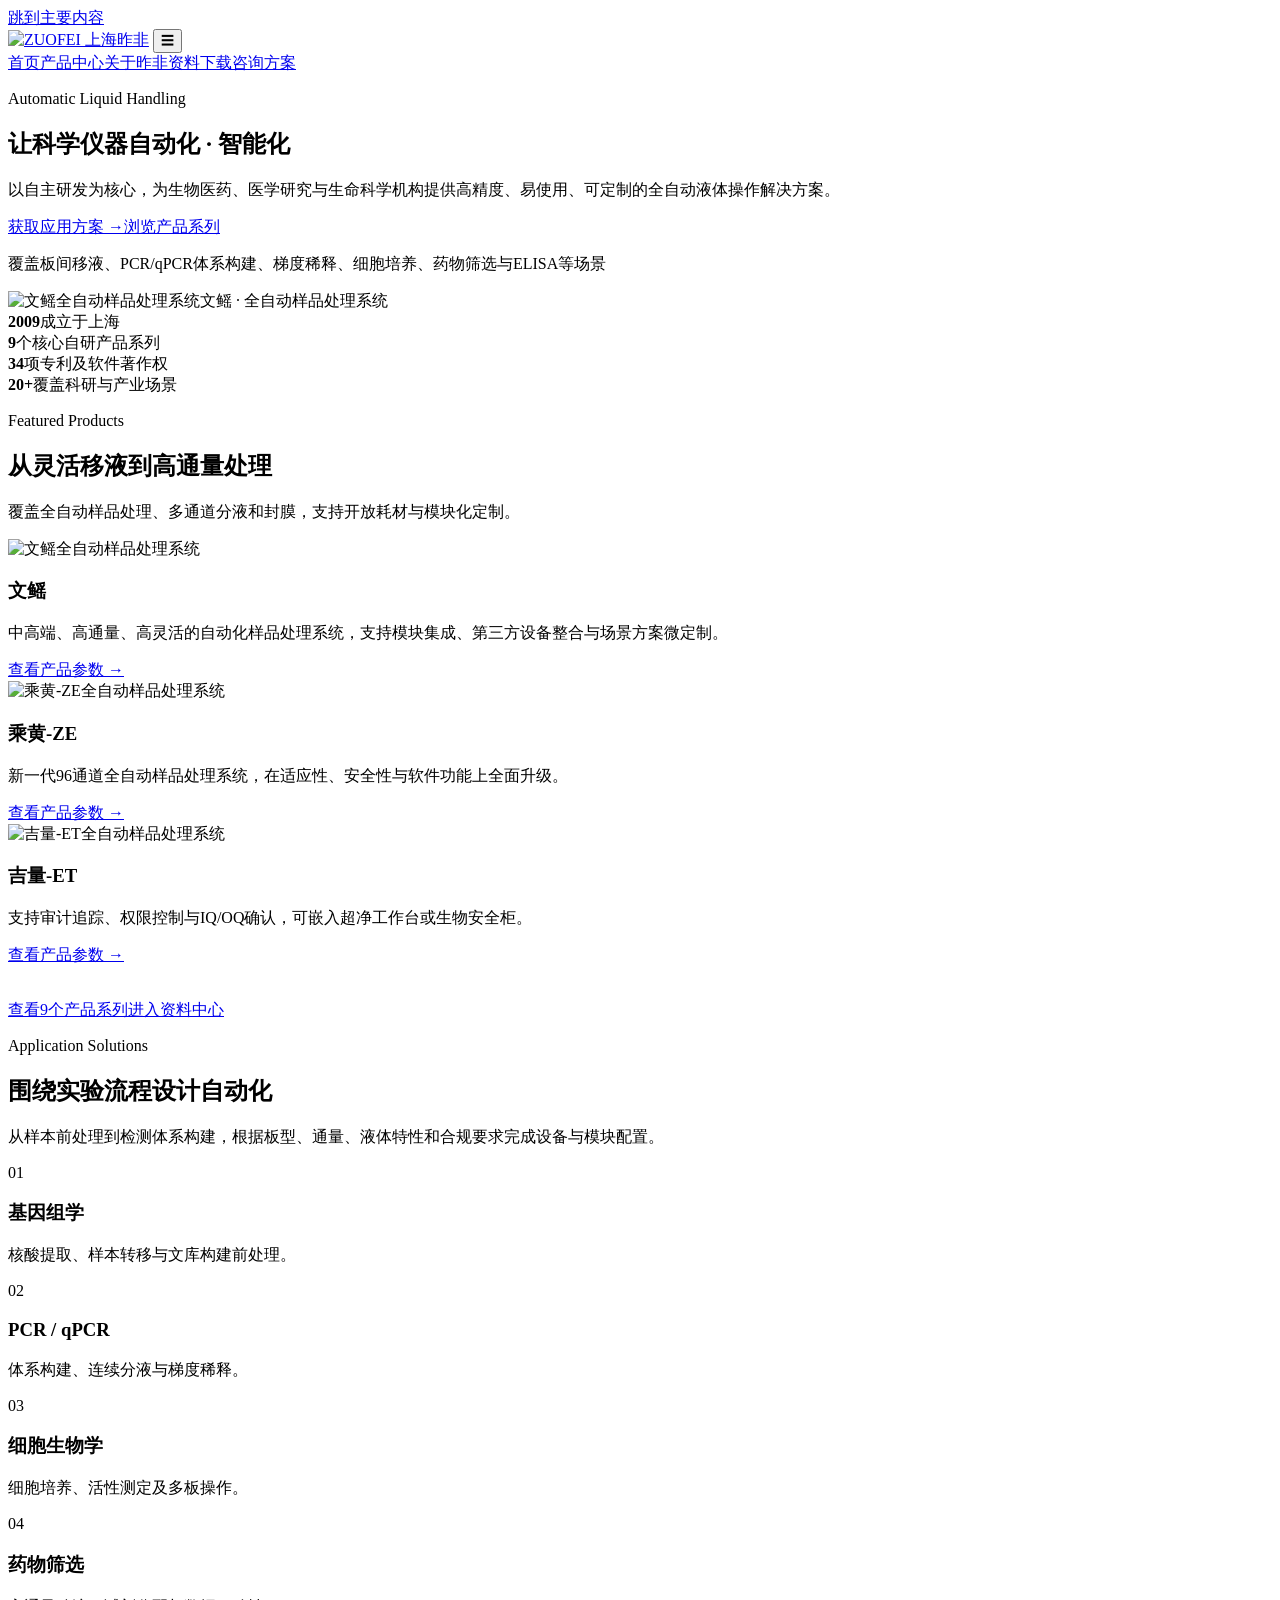
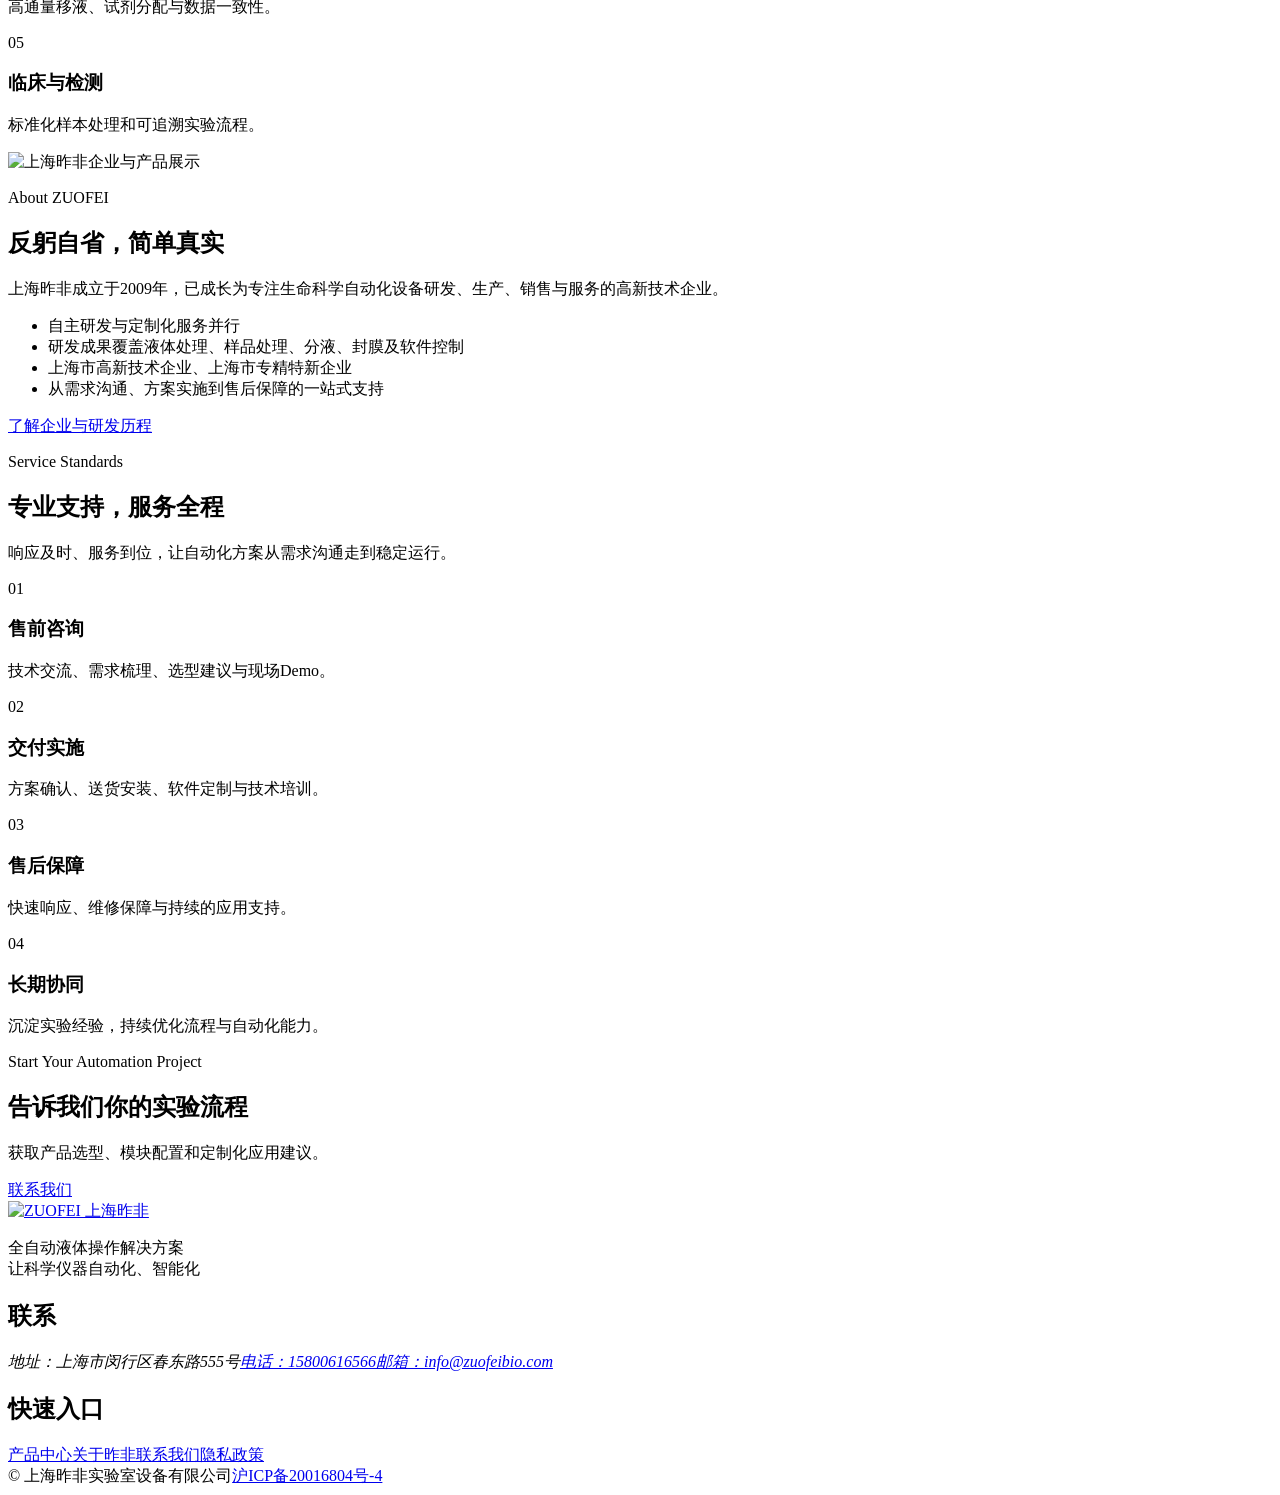
==== index.html @ d5e39d26 "Publish website preview" ====
<!DOCTYPE html>
<html lang="zh-CN">
<head>
  <meta charset="UTF-8">
  <meta name="viewport" content="width=device-width, initial-scale=1">
  <title>全自动液体操作解决方案｜实验室自动化设备｜上海昨非</title>
  <meta name="description" content="上海昨非专注全自动液体操作解决方案，提供全自动样品处理、移液、分液、封膜设备及定制化自动化服务，覆盖PCR/qPCR、组学、细胞培养、药物筛选等场景。">
  <link rel="canonical" href="https://www.zuofeibio.com/">
  <meta property="og:type" content="website">
  <meta property="og:title" content="上海昨非｜全自动液体操作解决方案">
  <meta property="og:description" content="让科学仪器自动化、智能化，为生命科学研究提供可定制的液体操作解决方案。">
  <meta property="og:url" content="https://www.zuofeibio.com/">
  <meta property="og:image" content="https://www.zuofeibio.com/media/products/wenyao-hero.png">
  <meta name="theme-color" content="#073f49">
  <link rel="icon" href="/zuofeibio-preview/favicon.ico">
  <link rel="stylesheet" href="/zuofeibio-preview/assets/site.css?v=20260806-2">
  <script type="application/ld+json">
  {"@context":"https://schema.org","@type":"Organization","name":"上海昨非实验室设备有限公司","alternateName":"ZUOFEI","url":"https://www.zuofeibio.com/","telephone":"+86-15800616566","email":"info@zuofeibio.com","foundingDate":"2009","address":{"@type":"PostalAddress","streetAddress":"春东路555号","addressLocality":"闵行区","addressRegion":"上海市","addressCountry":"CN"}}
  </script>
</head>
<body>
  <a class="skip-link" href="#main">跳到主要内容</a>
  <header class="site-header">
    <div class="container nav-shell">
      <a class="brand" href="/zuofeibio-preview/" aria-label="上海昨非首页"><img class="brand-logo" src="/zuofeibio-preview/media/brand/logo.png" alt="ZUOFEI 上海昨非" width="709" height="115"></a>
      <button class="nav-toggle" type="button" aria-expanded="false" aria-controls="main-nav" aria-label="打开导航">☰</button>
      <nav class="site-nav" id="main-nav" aria-label="主导航">
        <a href="/zuofeibio-preview/" aria-current="page">首页</a><a href="/zuofeibio-preview/products/">产品中心</a><a href="/zuofeibio-preview/about/">关于昨非</a><a href="/zuofeibio-preview/downloads/">资料下载</a><a class="nav-cta" href="/zuofeibio-preview/contact/">咨询方案</a>
      </nav>
    </div>
  </header>

  <main id="main">
    <section class="hero">
      <div class="container hero-grid">
        <div class="hero-copy" data-reveal>
          <p class="eyebrow">Automatic Liquid Handling</p>
          <h1>让科学仪器<span>自动化 · 智能化</span></h1>
          <p class="lead">以自主研发为核心，为生物医药、医学研究与生命科学机构提供高精度、易使用、可定制的全自动液体操作解决方案。</p>
          <div class="button-row"><a class="button button--light" href="/zuofeibio-preview/contact/">获取应用方案 <span aria-hidden="true">→</span></a><a class="button button--ghost" href="/zuofeibio-preview/products/">浏览产品系列</a></div>
          <p class="hero-note">覆盖板间移液、PCR/qPCR体系构建、梯度稀释、细胞培养、药物筛选与ELISA等场景</p>
        </div>
        <div class="hero-visual" data-reveal><img src="/zuofeibio-preview/media/products/wenyao-hero.png" alt="文鳐全自动样品处理系统" width="396" height="300" fetchpriority="high"><span class="floating-badge">文鳐 · 全自动样品处理系统</span></div>
      </div>
    </section>

    <div class="stats" aria-label="企业数据">
      <div class="container stats-grid">
        <div class="stat"><strong>2009</strong><span>成立于上海</span></div>
        <div class="stat"><strong>9</strong><span>个核心自研产品系列</span></div>
        <div class="stat"><strong>34</strong><span>项专利及软件著作权</span></div>
        <div class="stat"><strong>20+</strong><span>覆盖科研与产业场景</span></div>
      </div>
    </div>

    <section class="section section--white" aria-labelledby="featured-title">
      <div class="container">
        <div class="section-heading" data-reveal><div><p class="eyebrow">Featured Products</p><h2 id="featured-title">从灵活移液到高通量处理</h2></div><p class="lead">覆盖全自动样品处理、多通道分液和封膜，支持开放耗材与模块化定制。</p></div>
        <div class="card-grid">
          <article class="product-card" data-reveal><div class="product-card-media"><img src="/zuofeibio-preview/media/products/wenyao.webp" alt="文鳐全自动样品处理系统" loading="lazy"></div><div class="product-card-body"><h3>文鳐</h3><p>中高端、高通量、高灵活的自动化样品处理系统，支持模块集成、第三方设备整合与场景方案微定制。</p><a class="text-link" href="/zuofeibio-preview/products/#wenyao">查看产品参数 →</a></div></article>
          <article class="product-card" data-reveal><div class="product-card-media"><img src="/zuofeibio-preview/media/products/chenghuang-ze.webp" alt="乘黄-ZE全自动样品处理系统" loading="lazy"></div><div class="product-card-body"><h3>乘黄-ZE</h3><p>新一代96通道全自动样品处理系统，在适应性、安全性与软件功能上全面升级。</p><a class="text-link" href="/zuofeibio-preview/products/#chenghuang-ze">查看产品参数 →</a></div></article>
          <article class="product-card" data-reveal><div class="product-card-media"><img src="/zuofeibio-preview/media/products/jiliang-zt.webp" alt="吉量-ET全自动样品处理系统" loading="lazy"></div><div class="product-card-body"><h3>吉量-ET</h3><p>支持审计追踪、权限控制与IQ/OQ确认，可嵌入超净工作台或生物安全柜。</p><a class="text-link" href="/zuofeibio-preview/products/#jiliang-et">查看产品参数 →</a></div></article>
        </div>
        <div class="button-row" style="margin-top:34px"><a class="button button--outline" href="/zuofeibio-preview/products/">查看9个产品系列</a><a class="button" href="/zuofeibio-preview/downloads/">进入资料中心</a></div>
      </div>
    </section>

    <section class="section section--ink" aria-labelledby="solutions-title">
      <div class="container">
        <div class="section-heading" data-reveal><div><p class="eyebrow">Application Solutions</p><h2 id="solutions-title">围绕实验流程设计自动化</h2></div><p>从样本前处理到检测体系构建，根据板型、通量、液体特性和合规要求完成设备与模块配置。</p></div>
        <div class="solution-grid">
          <article class="solution" data-reveal><span class="solution-index">01</span><h3>基因组学</h3><p>核酸提取、样本转移与文库构建前处理。</p></article>
          <article class="solution" data-reveal><span class="solution-index">02</span><h3>PCR / qPCR</h3><p>体系构建、连续分液与梯度稀释。</p></article>
          <article class="solution" data-reveal><span class="solution-index">03</span><h3>细胞生物学</h3><p>细胞培养、活性测定及多板操作。</p></article>
          <article class="solution" data-reveal><span class="solution-index">04</span><h3>药物筛选</h3><p>高通量移液、试剂分配与数据一致性。</p></article>
          <article class="solution" data-reveal><span class="solution-index">05</span><h3>临床与检测</h3><p>标准化样本处理和可追溯实验流程。</p></article>
        </div>
      </div>
    </section>

    <section class="section" aria-labelledby="about-title">
      <div class="container split">
        <div class="image-panel" data-reveal><img src="/zuofeibio-preview/media/brand/company.webp" alt="上海昨非企业与产品展示" loading="lazy"></div>
        <div class="content-stack" data-reveal><p class="eyebrow">About ZUOFEI</p><h2 id="about-title">反躬自省，简单真实</h2><p class="lead">上海昨非成立于2009年，已成长为专注生命科学自动化设备研发、生产、销售与服务的高新技术企业。</p><ul class="check-list"><li>自主研发与定制化服务并行</li><li>研发成果覆盖液体处理、样品处理、分液、封膜及软件控制</li><li>上海市高新技术企业、上海市专精特新企业</li><li>从需求沟通、方案实施到售后保障的一站式支持</li></ul><div class="button-row"><a class="button" href="/zuofeibio-preview/about/">了解企业与研发历程</a></div></div>
      </div>
    </section>

    <section class="section section--white" aria-labelledby="service-title">
      <div class="container"><div class="section-heading" data-reveal><div><p class="eyebrow">Service Standards</p><h2 id="service-title">专业支持，服务全程</h2></div><p class="lead">响应及时、服务到位，让自动化方案从需求沟通走到稳定运行。</p></div>
        <div class="steps"><article class="step" data-reveal><span class="step-number">01</span><h3>售前咨询</h3><p>技术交流、需求梳理、选型建议与现场Demo。</p></article><article class="step" data-reveal><span class="step-number">02</span><h3>交付实施</h3><p>方案确认、送货安装、软件定制与技术培训。</p></article><article class="step" data-reveal><span class="step-number">03</span><h3>售后保障</h3><p>快速响应、维修保障与持续的应用支持。</p></article><article class="step" data-reveal><span class="step-number">04</span><h3>长期协同</h3><p>沉淀实验经验，持续优化流程与自动化能力。</p></article></div>
      </div>
    </section>

    <section class="cta"><div class="container cta-box"><div><p class="eyebrow">Start Your Automation Project</p><h2>告诉我们你的实验流程</h2><p>获取产品选型、模块配置和定制化应用建议。</p></div><div class="button-row"><a class="button button--light" href="/zuofeibio-preview/contact/">联系我们</a></div></div></section>
  </main>

  <footer class="site-footer" id="site-footer"><div class="container"><div class="footer-grid"><div><a class="brand brand--footer" href="/zuofeibio-preview/"><img class="brand-logo" src="/zuofeibio-preview/media/brand/logo.png" alt="ZUOFEI 上海昨非" width="709" height="115"></a><p>全自动液体操作解决方案<br>让科学仪器自动化、智能化</p></div><div class="footer-contact"><div><h2>联系</h2><address><span>地址：上海市闵行区春东路555号</span><a href="tel:15800616566">电话：15800616566</a><a href="mailto:info@zuofeibio.com">邮箱：info@zuofeibio.com</a></address></div></div><div class="footer-links"><h2>快速入口</h2><a href="/zuofeibio-preview/products/">产品中心</a><a href="/zuofeibio-preview/about/">关于昨非</a><a href="/zuofeibio-preview/contact/">联系我们</a><a href="/zuofeibio-preview/privacy/">隐私政策</a></div></div><div class="footer-bottom"><span>© <span data-year></span> 上海昨非实验室设备有限公司</span><a href="https://beian.miit.gov.cn/" rel="noopener">沪ICP备20016804号-4</a></div></div></footer>
  <script src="/zuofeibio-preview/assets/site.js?v=20260806-2" defer></script>
</body>
</html>
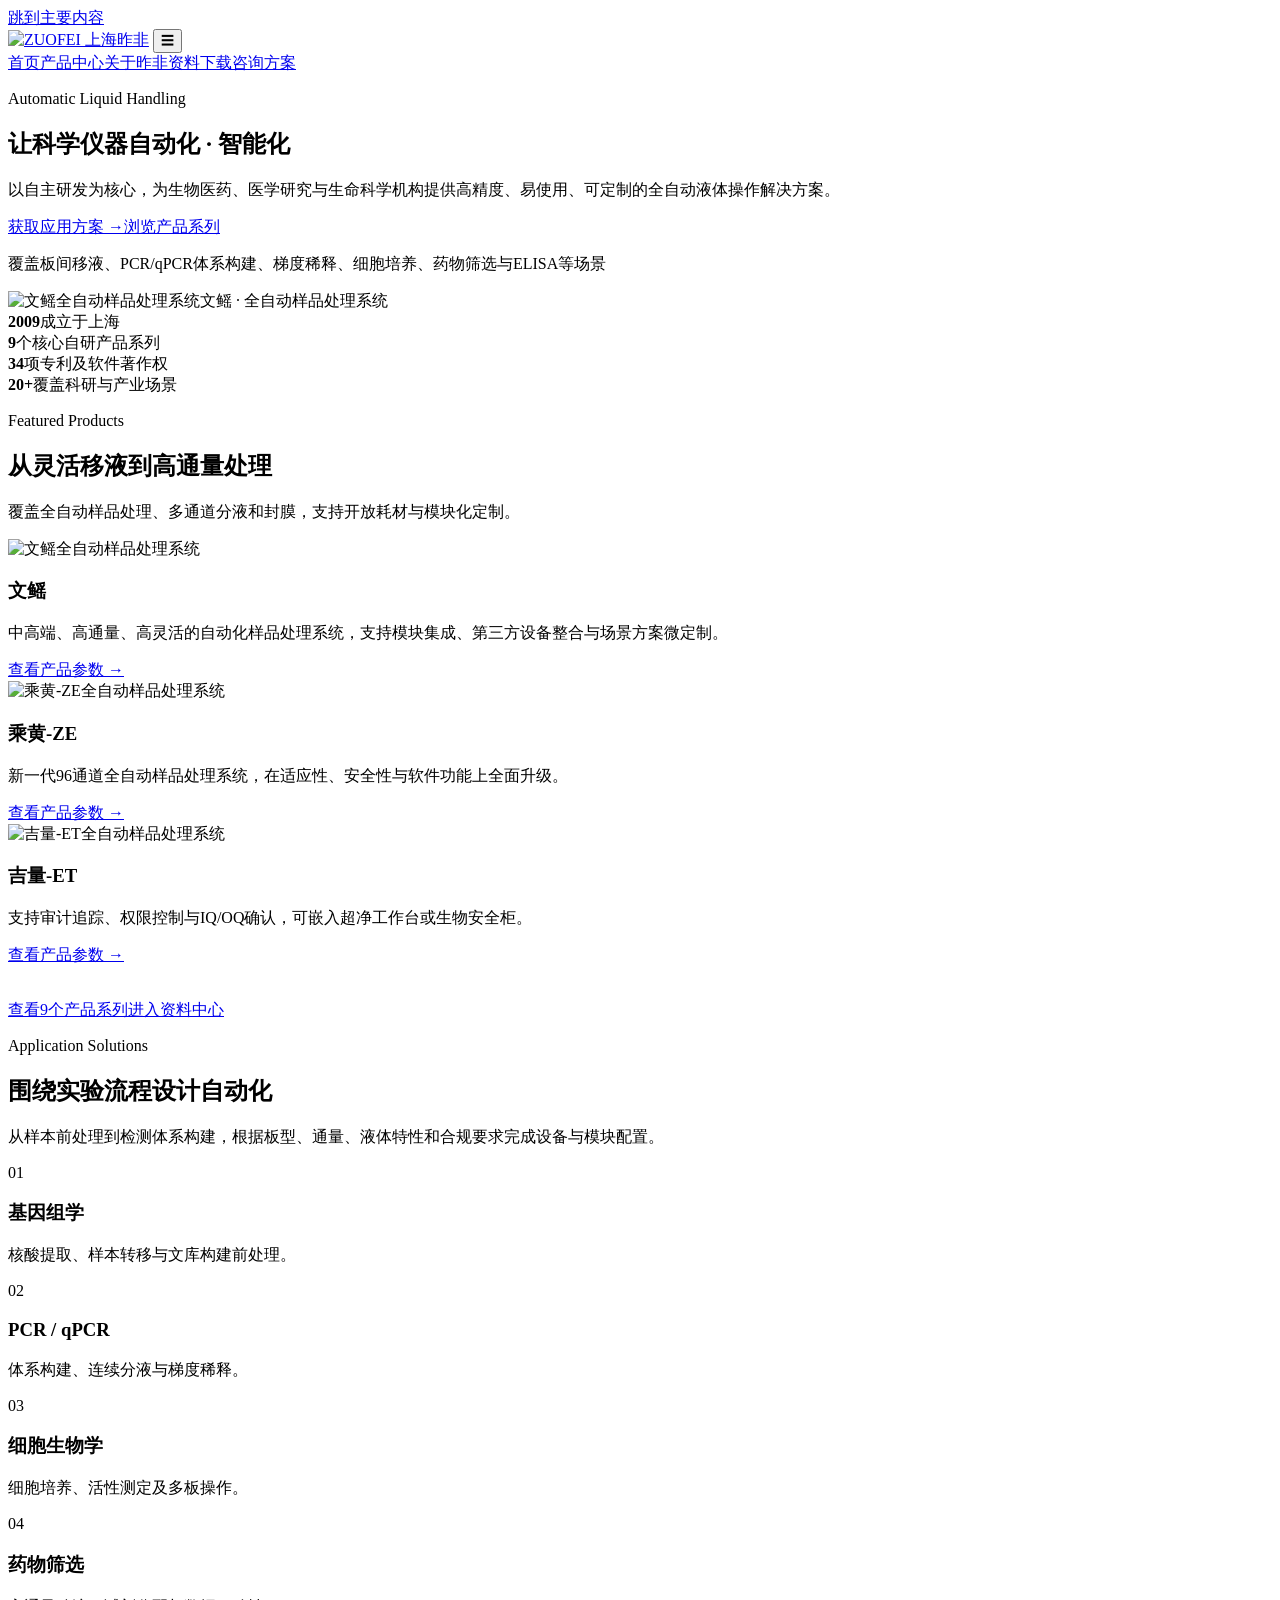
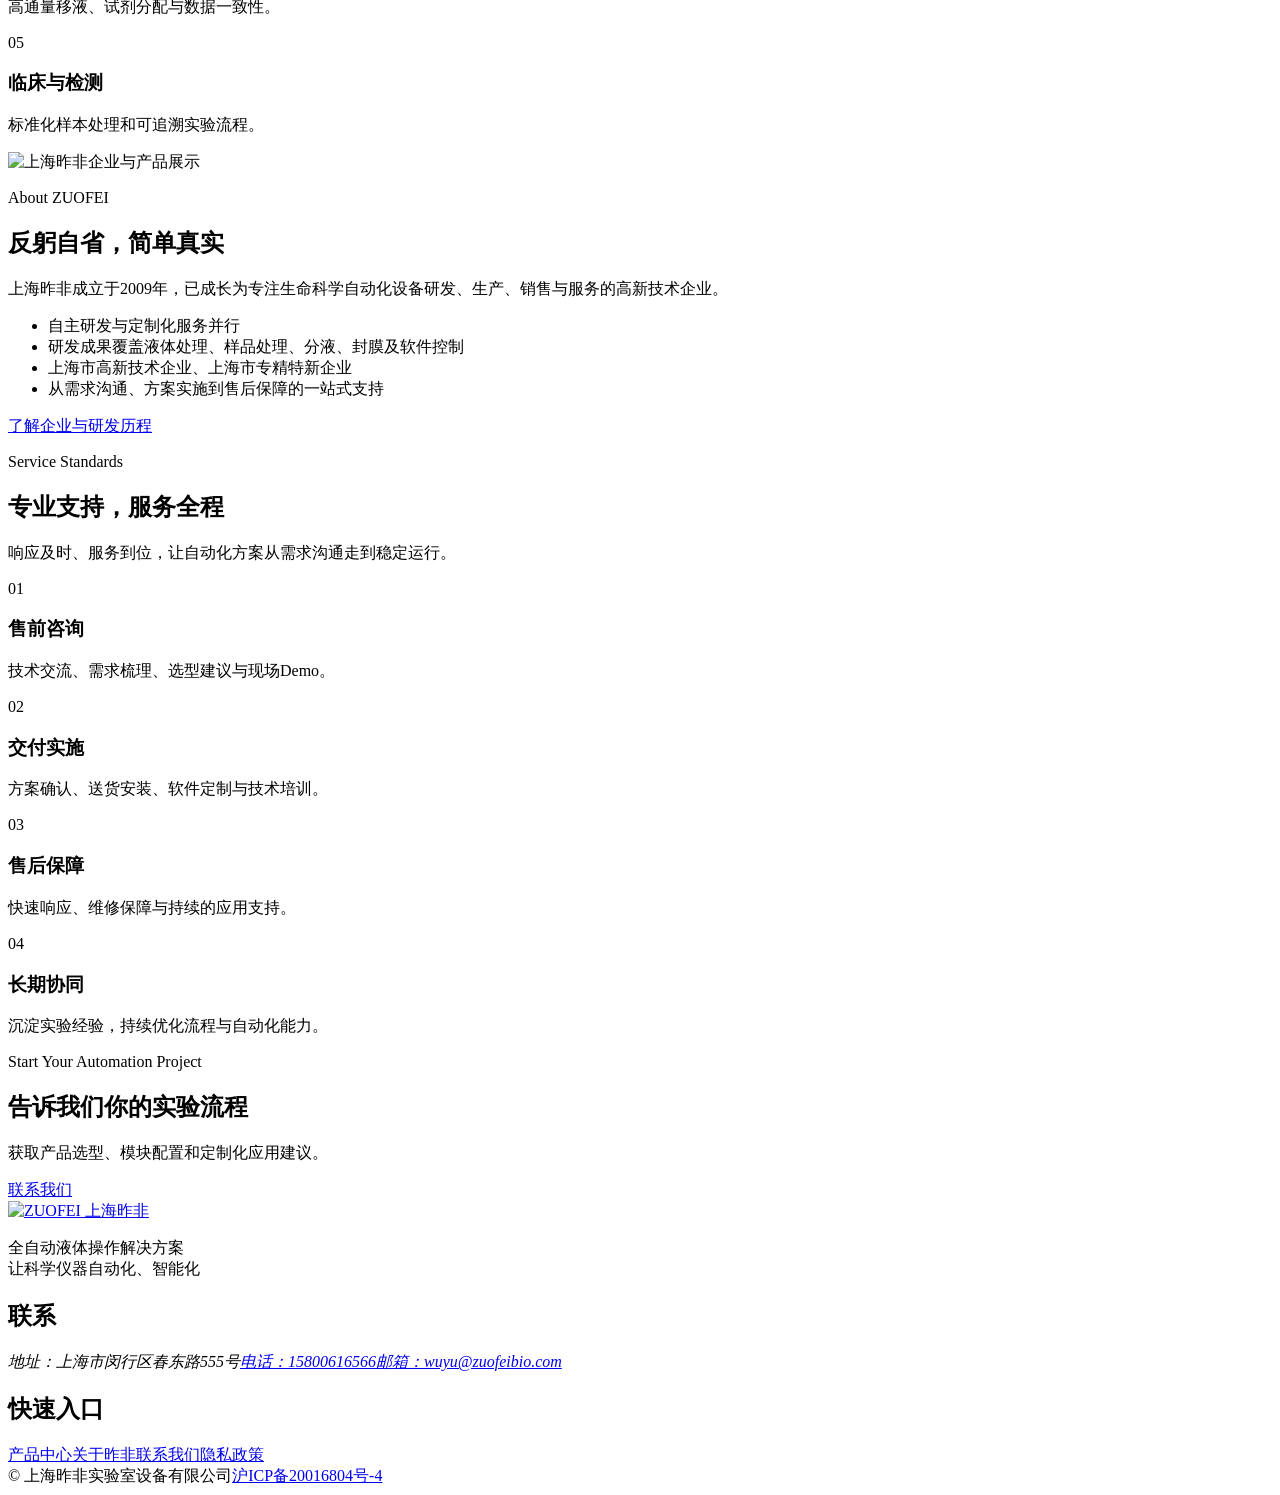
==== commit 11cf86f0: "Update Wenyao resource flow and product visuals" ====
--- a/index.html
+++ b/index.html
@@ -13,9 +13,9 @@
   <meta property="og:image" content="https://www.zuofeibio.com/media/products/wenyao-hero.png">
   <meta name="theme-color" content="#073f49">
   <link rel="icon" href="/zuofeibio-preview/favicon.ico">
-  <link rel="stylesheet" href="/zuofeibio-preview/assets/site.css?v=20260806-2">
+  <link rel="stylesheet" href="/zuofeibio-preview/assets/site.css?v=20260825-2">
   <script type="application/ld+json">
-  {"@context":"https://schema.org","@type":"Organization","name":"上海昨非实验室设备有限公司","alternateName":"ZUOFEI","url":"https://www.zuofeibio.com/","telephone":"+86-15800616566","email":"info@zuofeibio.com","foundingDate":"2009","address":{"@type":"PostalAddress","streetAddress":"春东路555号","addressLocality":"闵行区","addressRegion":"上海市","addressCountry":"CN"}}
+  {"@context":"https://schema.org","@type":"Organization","name":"上海昨非实验室设备有限公司","alternateName":"ZUOFEI","url":"https://www.zuofeibio.com/","telephone":"+86-15800616566","email":"wuyu@zuofeibio.com","foundingDate":"2009","address":{"@type":"PostalAddress","streetAddress":"春东路555号","addressLocality":"闵行区","addressRegion":"上海市","addressCountry":"CN"}}
   </script>
 </head>
 <body>
@@ -94,7 +94,7 @@
     <section class="cta"><div class="container cta-box"><div><p class="eyebrow">Start Your Automation Project</p><h2>告诉我们你的实验流程</h2><p>获取产品选型、模块配置和定制化应用建议。</p></div><div class="button-row"><a class="button button--light" href="/zuofeibio-preview/contact/">联系我们</a></div></div></section>
   </main>
 
-  <footer class="site-footer" id="site-footer"><div class="container"><div class="footer-grid"><div><a class="brand brand--footer" href="/zuofeibio-preview/"><img class="brand-logo" src="/zuofeibio-preview/media/brand/logo.png" alt="ZUOFEI 上海昨非" width="709" height="115"></a><p>全自动液体操作解决方案<br>让科学仪器自动化、智能化</p></div><div class="footer-contact"><div><h2>联系</h2><address><span>地址：上海市闵行区春东路555号</span><a href="tel:15800616566">电话：15800616566</a><a href="mailto:info@zuofeibio.com">邮箱：info@zuofeibio.com</a></address></div></div><div class="footer-links"><h2>快速入口</h2><a href="/zuofeibio-preview/products/">产品中心</a><a href="/zuofeibio-preview/about/">关于昨非</a><a href="/zuofeibio-preview/contact/">联系我们</a><a href="/zuofeibio-preview/privacy/">隐私政策</a></div></div><div class="footer-bottom"><span>© <span data-year></span> 上海昨非实验室设备有限公司</span><a href="https://beian.miit.gov.cn/" rel="noopener">沪ICP备20016804号-4</a></div></div></footer>
-  <script src="/zuofeibio-preview/assets/site.js?v=20260806-2" defer></script>
+  <footer class="site-footer" id="site-footer"><div class="container"><div class="footer-grid"><div><a class="brand brand--footer" href="/zuofeibio-preview/"><img class="brand-logo" src="/zuofeibio-preview/media/brand/logo.png" alt="ZUOFEI 上海昨非" width="709" height="115"></a><p>全自动液体操作解决方案<br>让科学仪器自动化、智能化</p></div><div class="footer-contact"><div><h2>联系</h2><address><span>地址：上海市闵行区春东路555号</span><a href="tel:15800616566">电话：15800616566</a><a href="mailto:wuyu@zuofeibio.com">邮箱：wuyu@zuofeibio.com</a></address></div></div><div class="footer-links"><h2>快速入口</h2><a href="/zuofeibio-preview/products/">产品中心</a><a href="/zuofeibio-preview/about/">关于昨非</a><a href="/zuofeibio-preview/contact/">联系我们</a><a href="/zuofeibio-preview/privacy/">隐私政策</a></div></div><div class="footer-bottom"><span>© <span data-year></span> 上海昨非实验室设备有限公司</span><a href="https://beian.miit.gov.cn/" rel="noopener">沪ICP备20016804号-4</a></div></div></footer>
+  <script src="/zuofeibio-preview/assets/site.js?v=20260825-2" defer></script>
 </body>
 </html>
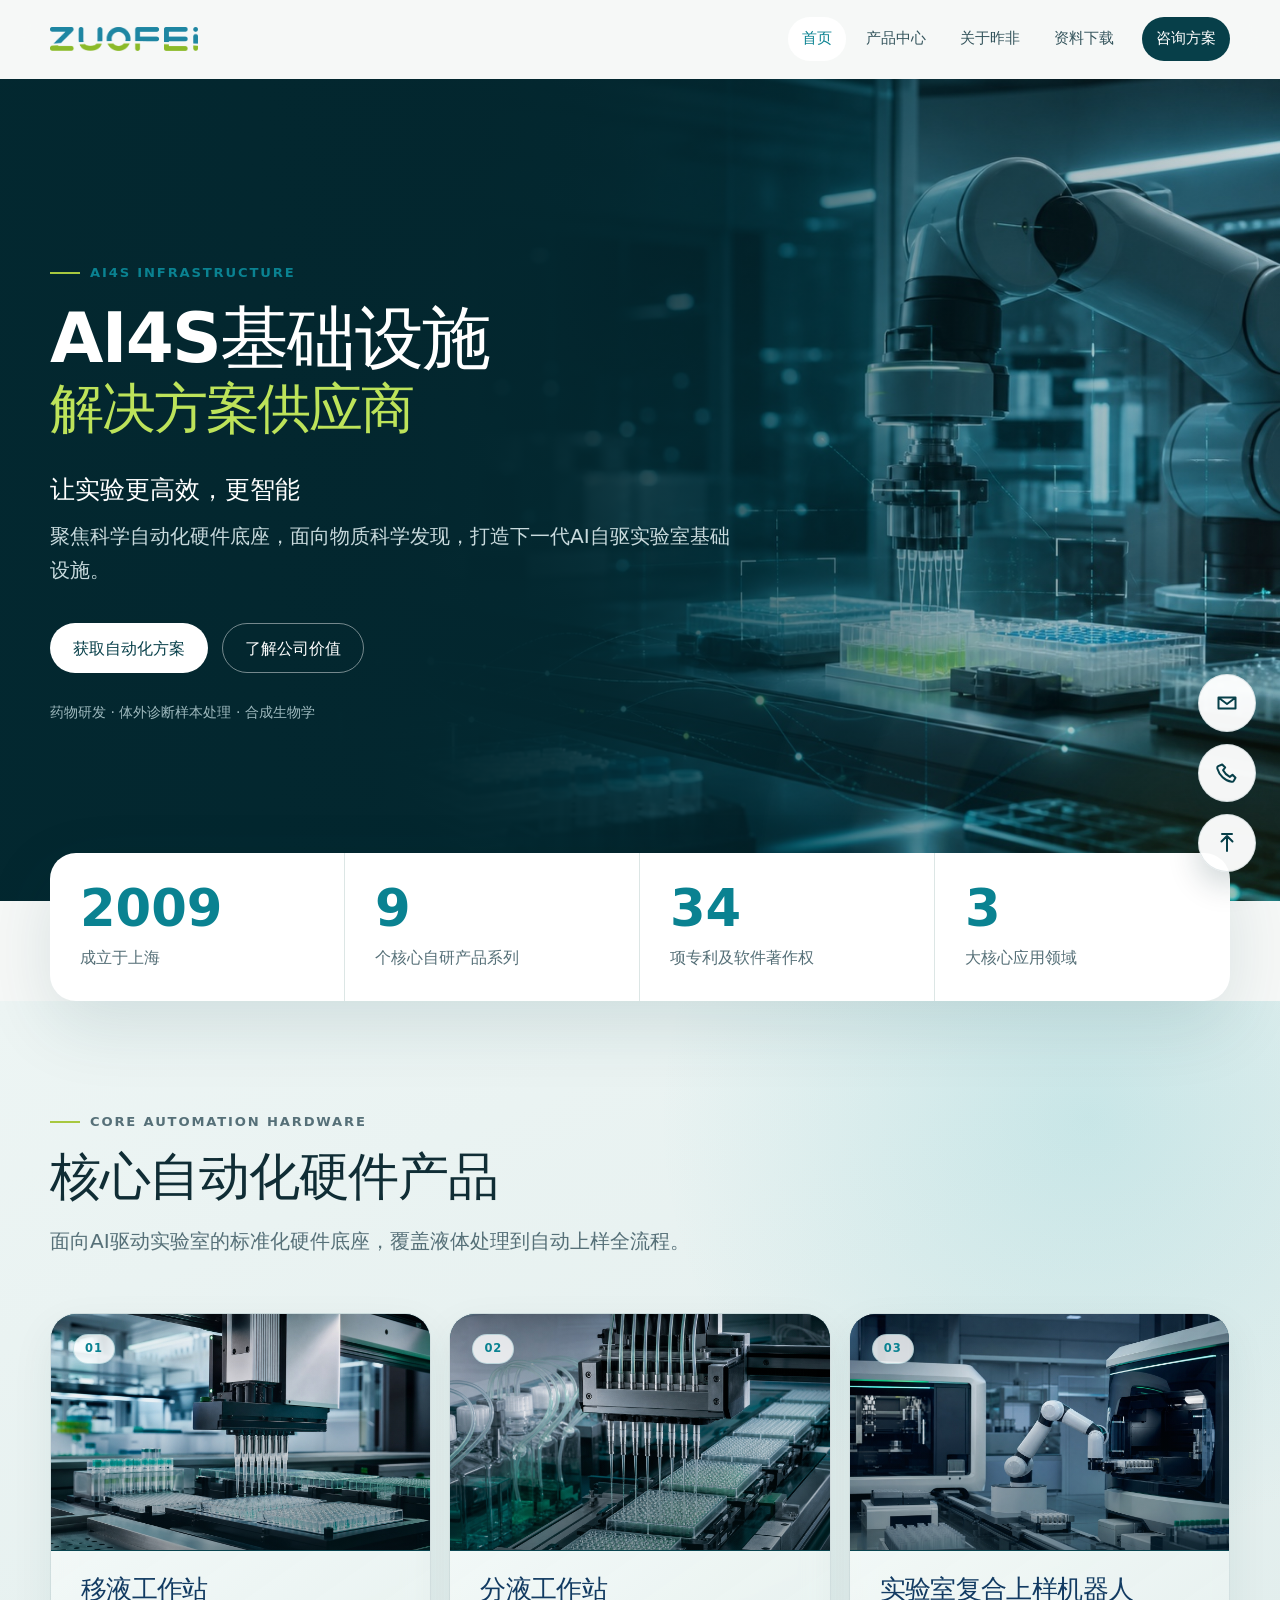
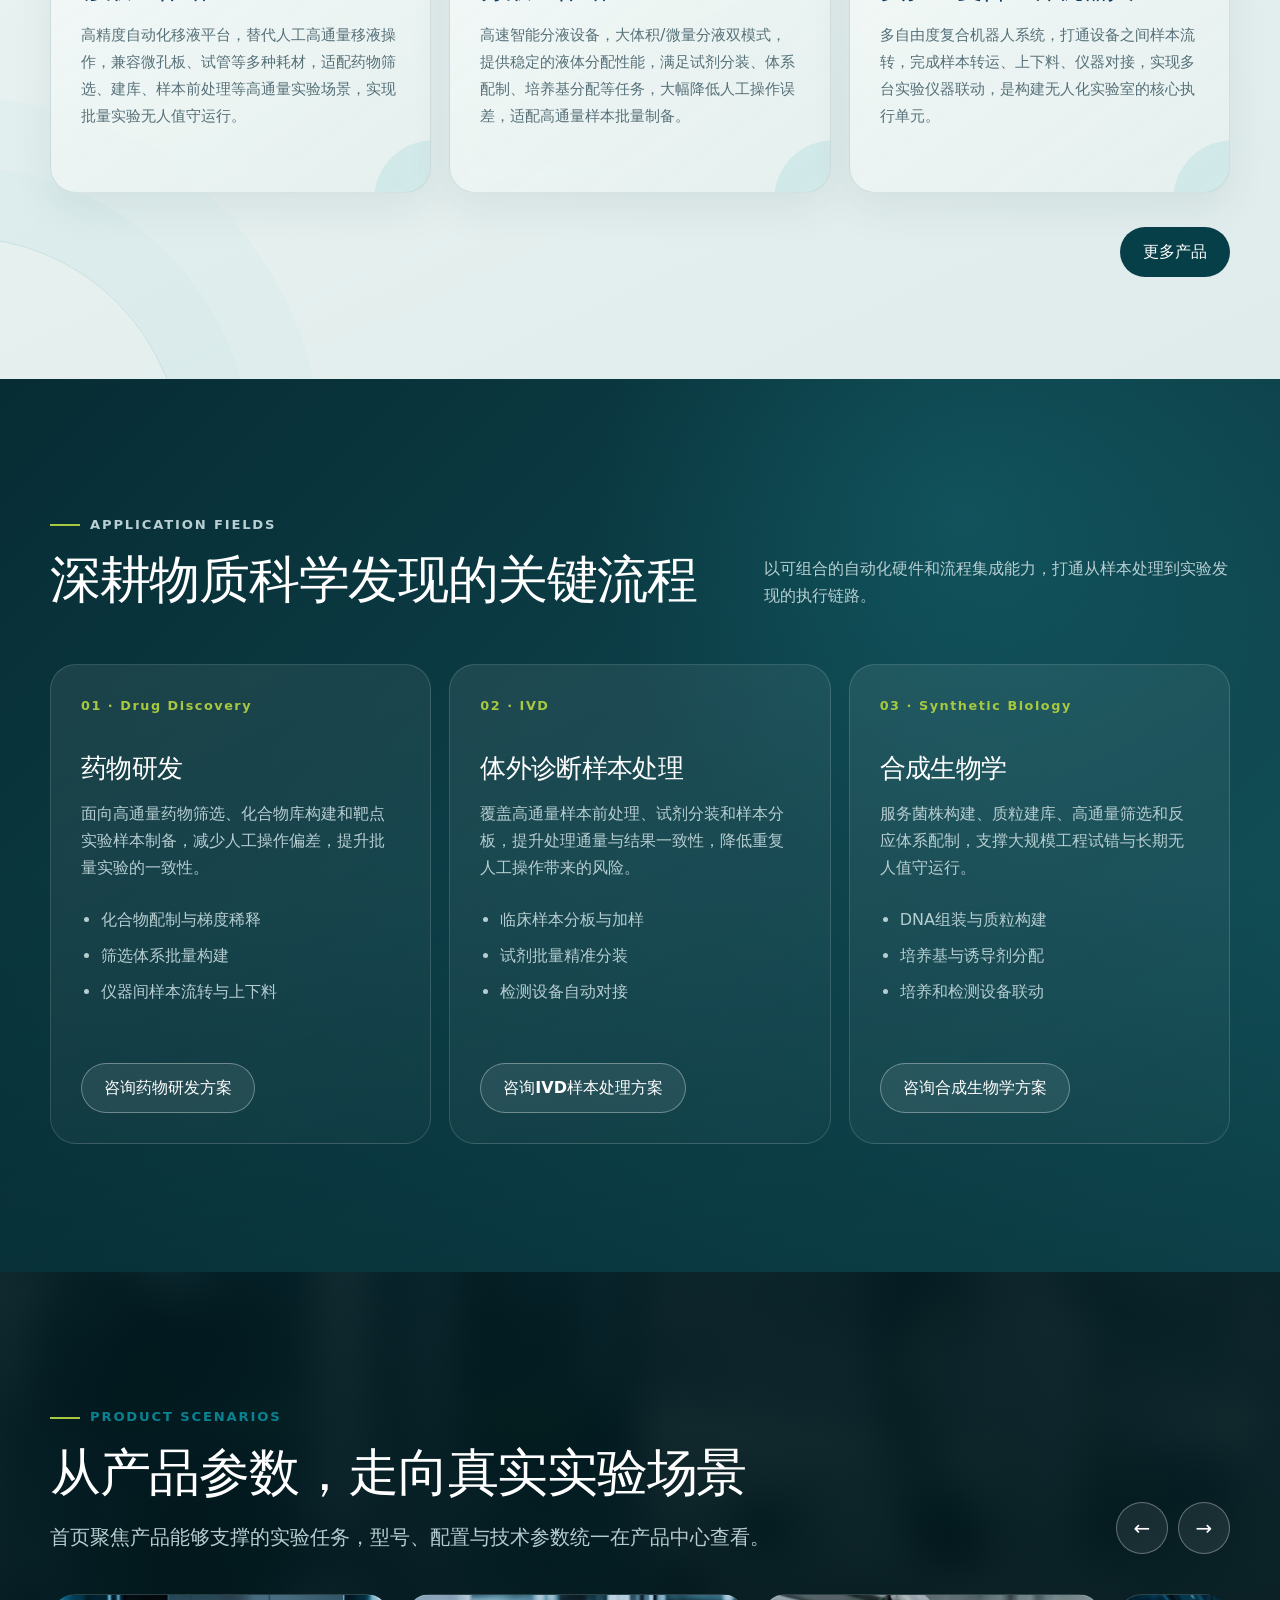
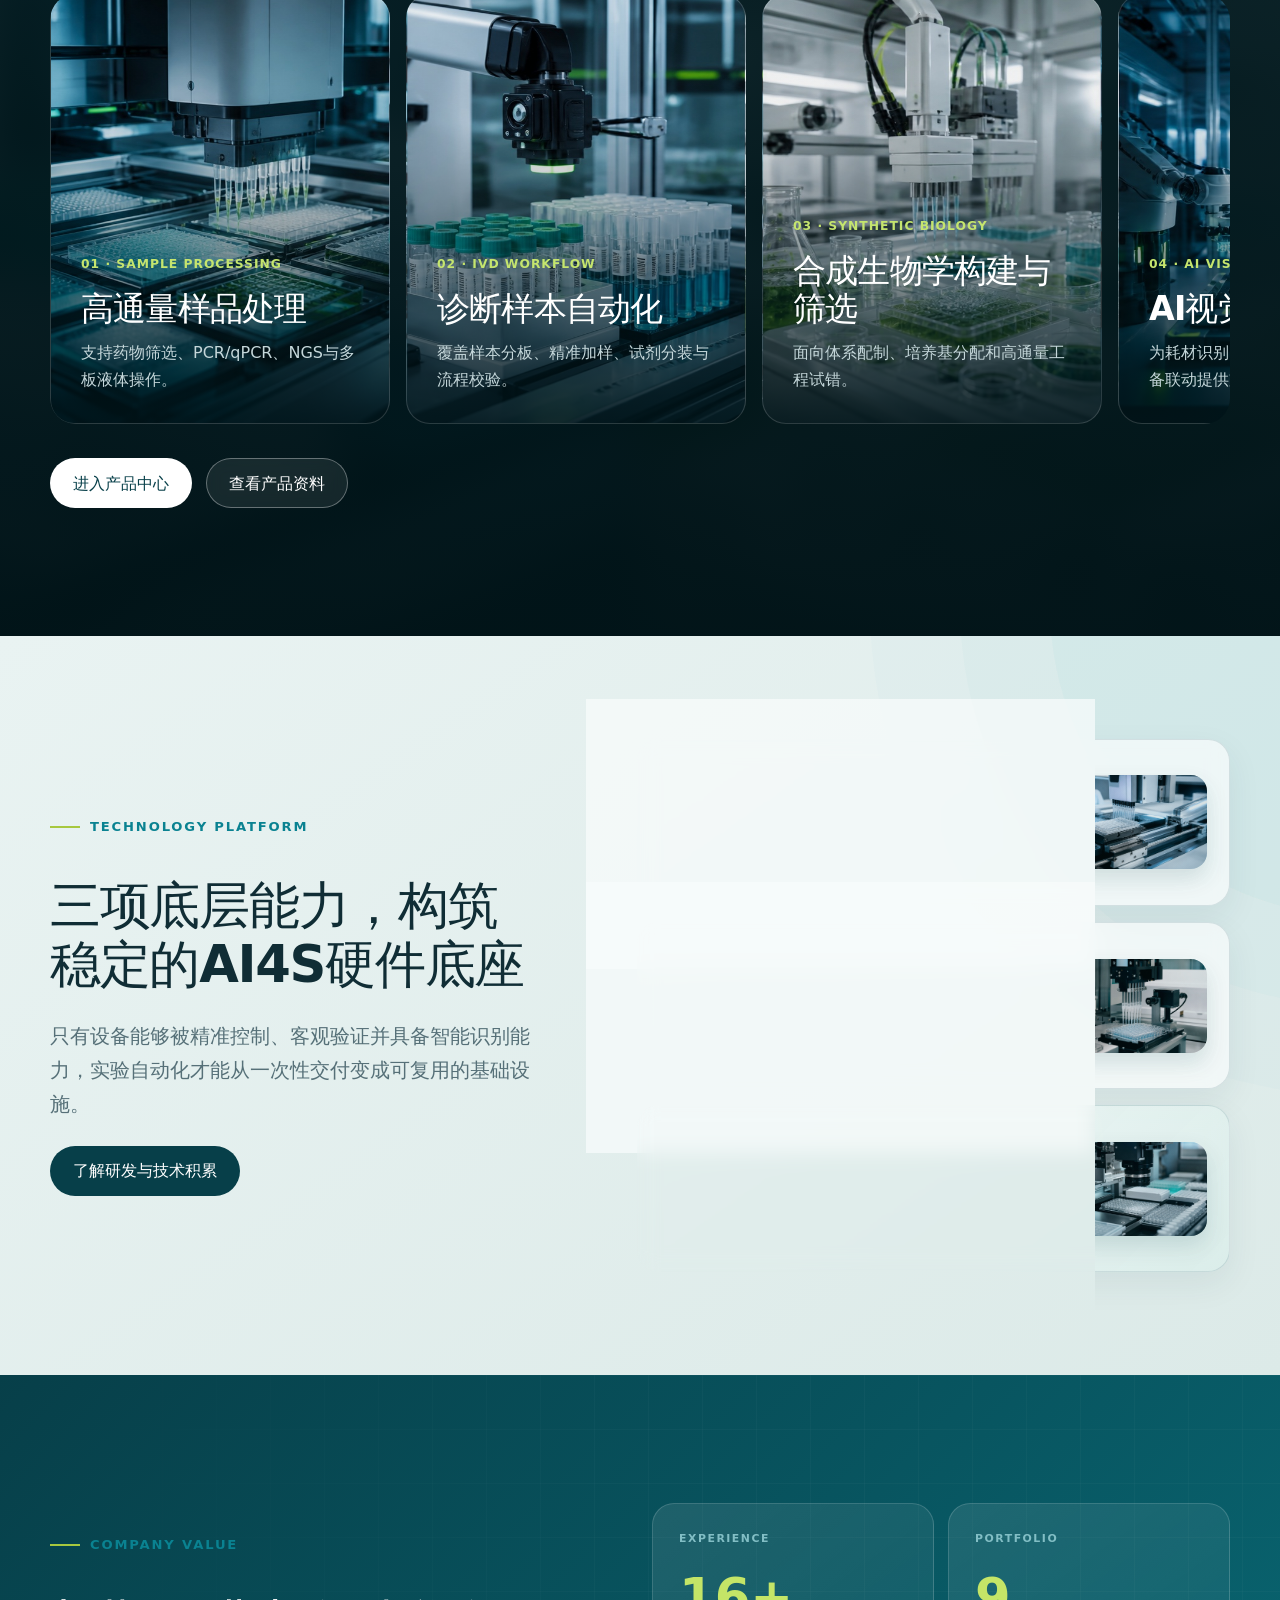
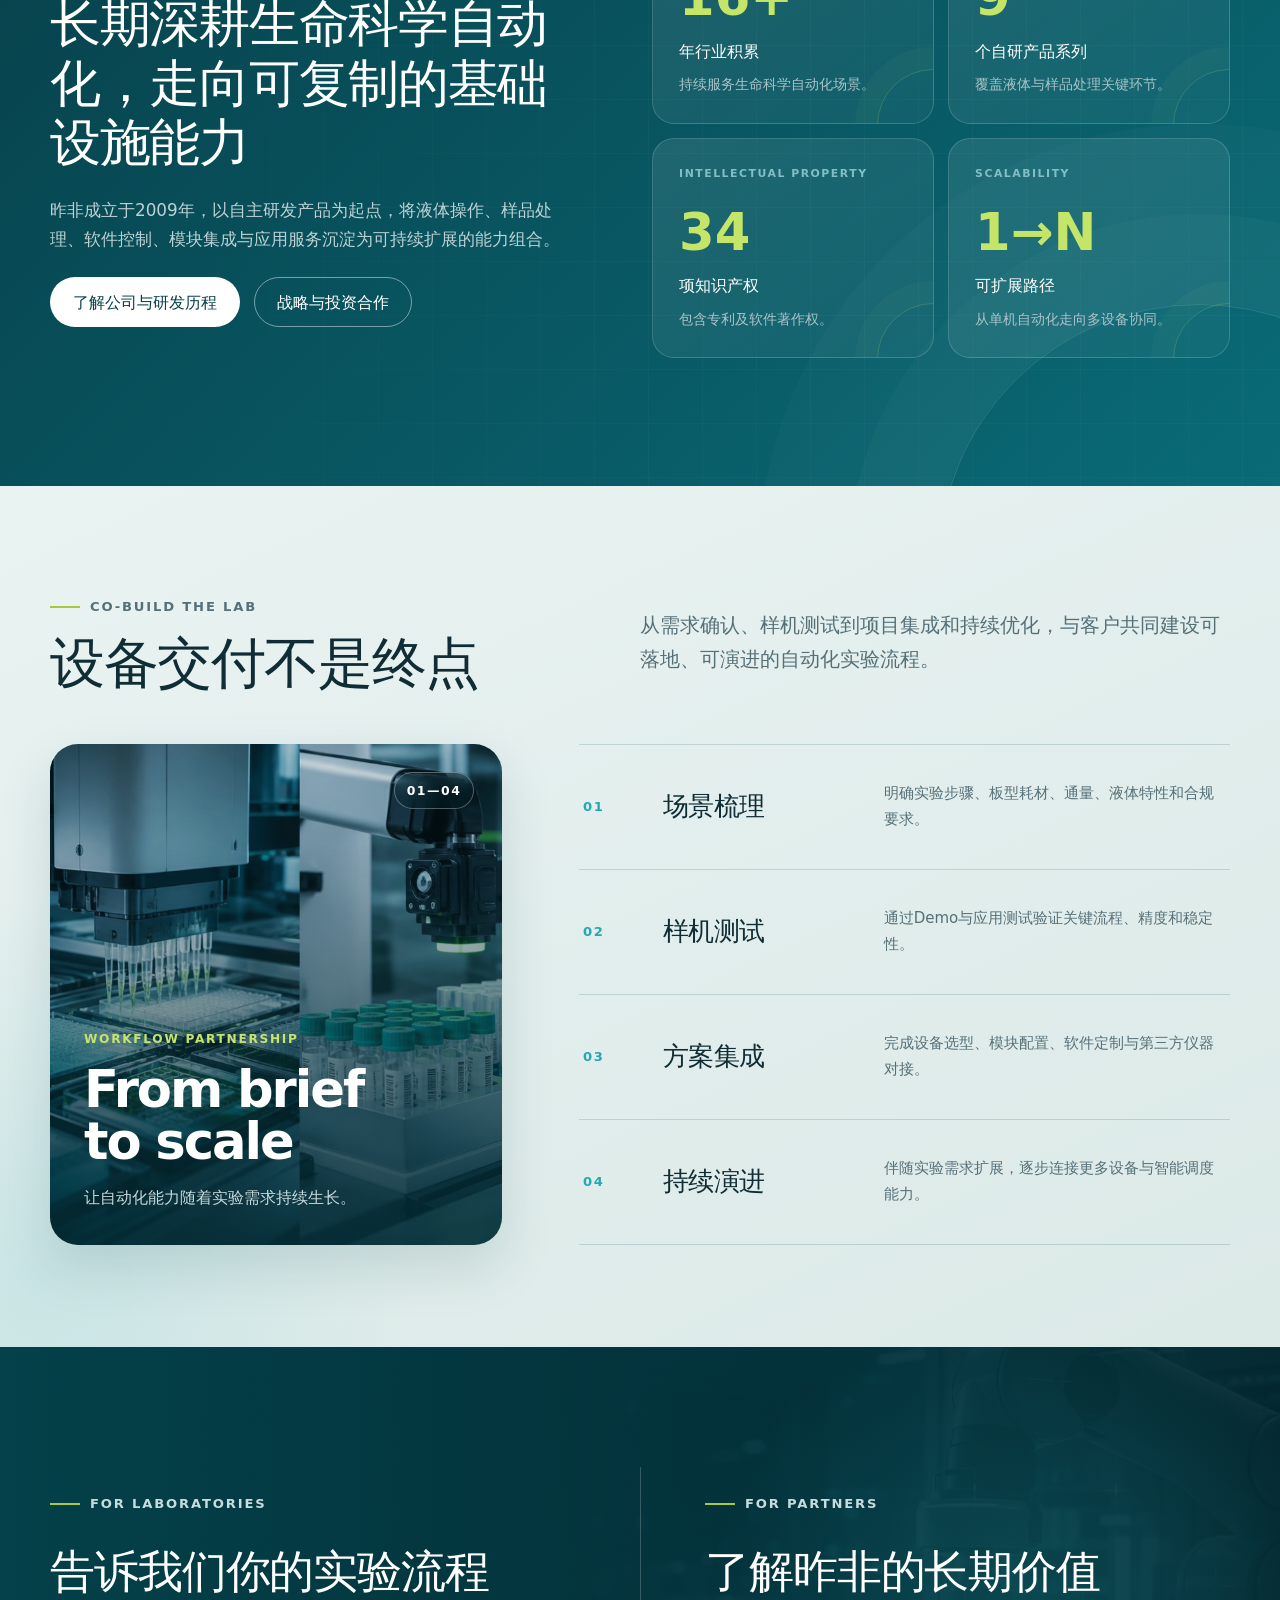
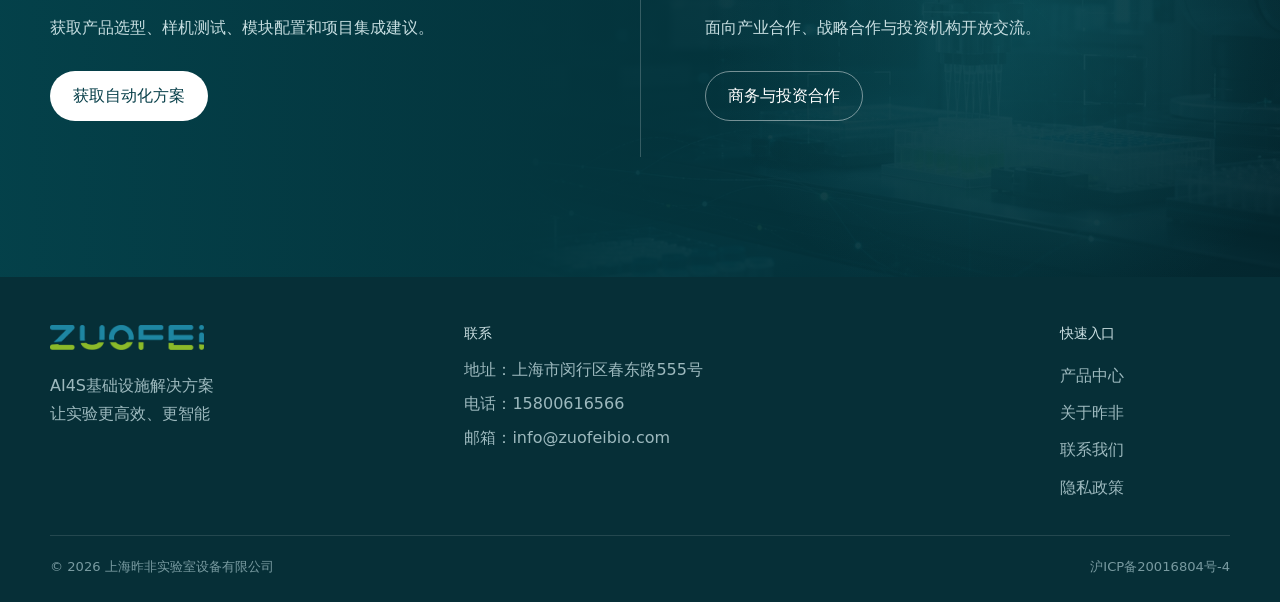
==== commit 4ea52f17: "Refresh website visuals and product catalog" ====
--- a/index.html
+++ b/index.html
@@ -3,44 +3,43 @@
 <head>
   <meta charset="UTF-8">
   <meta name="viewport" content="width=device-width, initial-scale=1">
-  <title>全自动液体操作解决方案｜实验室自动化设备｜上海昨非</title>
-  <meta name="description" content="上海昨非专注全自动液体操作解决方案，提供全自动样品处理、移液、分液、封膜设备及定制化自动化服务，覆盖PCR/qPCR、组学、细胞培养、药物筛选等场景。">
+  <title>AI4S基础设施解决方案｜实验室自动化设备｜上海昨非</title>
+  <meta name="description" content="上海昨非聚焦AI4S科学自动化硬件底座，提供液体处理、智能分液、复合上样与实验流程集成方案，服务药物研发、体外诊断样本处理和合成生物学。">
   <link rel="canonical" href="https://www.zuofeibio.com/">
   <meta property="og:type" content="website">
-  <meta property="og:title" content="上海昨非｜全自动液体操作解决方案">
-  <meta property="og:description" content="让科学仪器自动化、智能化，为生命科学研究提供可定制的液体操作解决方案。">
+  <meta property="og:title" content="上海昨非｜AI4S基础设施解决方案供应商">
+  <meta property="og:description" content="聚焦科学自动化硬件底座，让实验更高效、更智能。">
   <meta property="og:url" content="https://www.zuofeibio.com/">
   <meta property="og:image" content="https://www.zuofeibio.com/media/products/wenyao-hero.png">
   <meta name="theme-color" content="#073f49">
-  <link rel="icon" href="/zuofeibio-preview/favicon.ico">
-  <link rel="stylesheet" href="/zuofeibio-preview/assets/site.css?v=20260825-2">
+  <link rel="icon" href="./favicon.ico">
+  <link rel="stylesheet" href="./assets/site.css?v=20260901-1">
   <script type="application/ld+json">
-  {"@context":"https://schema.org","@type":"Organization","name":"上海昨非实验室设备有限公司","alternateName":"ZUOFEI","url":"https://www.zuofeibio.com/","telephone":"+86-15800616566","email":"wuyu@zuofeibio.com","foundingDate":"2009","address":{"@type":"PostalAddress","streetAddress":"春东路555号","addressLocality":"闵行区","addressRegion":"上海市","addressCountry":"CN"}}
+  {"@context":"https://schema.org","@type":"Organization","name":"上海昨非实验室设备有限公司","alternateName":"ZUOFEI","url":"https://www.zuofeibio.com/","telephone":"+86-15800616566","email":"info@zuofeibio.com","foundingDate":"2009","address":{"@type":"PostalAddress","streetAddress":"春东路555号","addressLocality":"闵行区","addressRegion":"上海市","addressCountry":"CN"}}
   </script>
 </head>
-<body>
+<body id="top">
   <a class="skip-link" href="#main">跳到主要内容</a>
   <header class="site-header">
     <div class="container nav-shell">
-      <a class="brand" href="/zuofeibio-preview/" aria-label="上海昨非首页"><img class="brand-logo" src="/zuofeibio-preview/media/brand/logo.png" alt="ZUOFEI 上海昨非" width="709" height="115"></a>
+      <a class="brand" href="./" aria-label="上海昨非首页"><img class="brand-logo" src="./media/brand/logo.png" alt="ZUOFEI 上海昨非" width="709" height="115"></a>
       <button class="nav-toggle" type="button" aria-expanded="false" aria-controls="main-nav" aria-label="打开导航">☰</button>
       <nav class="site-nav" id="main-nav" aria-label="主导航">
-        <a href="/zuofeibio-preview/" aria-current="page">首页</a><a href="/zuofeibio-preview/products/">产品中心</a><a href="/zuofeibio-preview/about/">关于昨非</a><a href="/zuofeibio-preview/downloads/">资料下载</a><a class="nav-cta" href="/zuofeibio-preview/contact/">咨询方案</a>
+        <a href="./" aria-current="page">首页</a><a href="./products/">产品中心</a><a href="./about/">关于昨非</a><a href="./downloads/">资料下载</a><a class="nav-cta" href="./contact/">咨询方案</a>
       </nav>
     </div>
   </header>
 
   <main id="main">
-    <section class="hero">
+    <section class="hero hero--ai4s">
       <div class="container hero-grid">
         <div class="hero-copy" data-reveal>
-          <p class="eyebrow">Automatic Liquid Handling</p>
-          <h1>让科学仪器<span>自动化 · 智能化</span></h1>
-          <p class="lead">以自主研发为核心，为生物医药、医学研究与生命科学机构提供高精度、易使用、可定制的全自动液体操作解决方案。</p>
-          <div class="button-row"><a class="button button--light" href="/zuofeibio-preview/contact/">获取应用方案 <span aria-hidden="true">→</span></a><a class="button button--ghost" href="/zuofeibio-preview/products/">浏览产品系列</a></div>
-          <p class="hero-note">覆盖板间移液、PCR/qPCR体系构建、梯度稀释、细胞培养、药物筛选与ELISA等场景</p>
+          <p class="eyebrow">AI4S Infrastructure</p>
+          <h1>AI4S基础设施<span>解决方案供应商</span></h1>
+          <p class="lead hero-statement"><strong>让实验更高效，更智能</strong><span>聚焦科学自动化硬件底座，面向物质科学发现，打造下一代AI自驱实验室基础设施。</span></p>
+          <div class="button-row"><a class="button button--light" href="./contact/">获取自动化方案</a><a class="button button--ghost" href="#company-value">了解公司价值</a></div>
+          <p class="hero-note">药物研发 · 体外诊断样本处理 · 合成生物学</p>
         </div>
-        <div class="hero-visual" data-reveal><img src="/zuofeibio-preview/media/products/wenyao-hero.png" alt="文鳐全自动样品处理系统" width="396" height="300" fetchpriority="high"><span class="floating-badge">文鳐 · 全自动样品处理系统</span></div>
       </div>
     </section>
 
@@ -49,52 +48,99 @@
         <div class="stat"><strong>2009</strong><span>成立于上海</span></div>
         <div class="stat"><strong>9</strong><span>个核心自研产品系列</span></div>
         <div class="stat"><strong>34</strong><span>项专利及软件著作权</span></div>
-        <div class="stat"><strong>20+</strong><span>覆盖科研与产业场景</span></div>
+        <div class="stat"><strong>3</strong><span>大核心应用领域</span></div>
       </div>
     </div>
 
-    <section class="section section--white" aria-labelledby="featured-title">
+    <section class="section section--white position-section" aria-labelledby="position-title">
       <div class="container">
-        <div class="section-heading" data-reveal><div><p class="eyebrow">Featured Products</p><h2 id="featured-title">从灵活移液到高通量处理</h2></div><p class="lead">覆盖全自动样品处理、多通道分液和封膜，支持开放耗材与模块化定制。</p></div>
-        <div class="card-grid">
-          <article class="product-card" data-reveal><div class="product-card-media"><img src="/zuofeibio-preview/media/products/wenyao.webp" alt="文鳐全自动样品处理系统" loading="lazy"></div><div class="product-card-body"><h3>文鳐</h3><p>中高端、高通量、高灵活的自动化样品处理系统，支持模块集成、第三方设备整合与场景方案微定制。</p><a class="text-link" href="/zuofeibio-preview/products/#wenyao">查看产品参数 →</a></div></article>
-          <article class="product-card" data-reveal><div class="product-card-media"><img src="/zuofeibio-preview/media/products/chenghuang-ze.webp" alt="乘黄-ZE全自动样品处理系统" loading="lazy"></div><div class="product-card-body"><h3>乘黄-ZE</h3><p>新一代96通道全自动样品处理系统，在适应性、安全性与软件功能上全面升级。</p><a class="text-link" href="/zuofeibio-preview/products/#chenghuang-ze">查看产品参数 →</a></div></article>
-          <article class="product-card" data-reveal><div class="product-card-media"><img src="/zuofeibio-preview/media/products/jiliang-zt.webp" alt="吉量-ET全自动样品处理系统" loading="lazy"></div><div class="product-card-body"><h3>吉量-ET</h3><p>支持审计追踪、权限控制与IQ/OQ确认，可嵌入超净工作台或生物安全柜。</p><a class="text-link" href="/zuofeibio-preview/products/#jiliang-et">查看产品参数 →</a></div></article>
+        <div class="section-heading section-heading--stacked" data-reveal><div><p class="eyebrow">Core Automation Hardware</p><h2 id="position-title">核心自动化硬件产品</h2></div><p class="lead">面向AI驱动实验室的标准化硬件底座，覆盖液体处理到自动上样全流程。</p></div>
+        <div class="platform-grid hardware-products">
+          <article class="platform-card hardware-card" data-reveal><figure class="hardware-media hardware-media--scene"><span>01</span><img src="./media/brand/home-pipetting-scene-v1.jpg" alt="多通道移液工作站自动处理微孔板场景" width="1448" height="1086" loading="lazy"></figure><h3>移液工作站</h3><p>高精度自动化移液平台，替代人工高通量移液操作，兼容微孔板、试管等多种耗材，适配药物筛选、建库、样本前处理等高通量实验场景，实现批量实验无人值守运行。</p></article>
+          <article class="platform-card hardware-card" data-reveal><figure class="hardware-media hardware-media--scene"><span>02</span><img src="./media/brand/home-dispensing-scene-v1.jpg" alt="多通道分液工作站连续定量分配试剂场景" width="1448" height="1086" loading="lazy"></figure><h3>分液工作站</h3><p>高速智能分液设备，大体积/微量分液双模式，提供稳定的液体分配性能，满足试剂分装、体系配制、培养基分配等任务，大幅降低人工操作误差，适配高通量样本批量制备。</p></article>
+          <article class="platform-card hardware-card" data-reveal><figure class="hardware-media hardware-media--scene"><span>03</span><img src="./media/brand/home-loading-robot-scene-v1.jpg" alt="实验室复合上样机器人在多台仪器间转运样本场景" width="1448" height="1086" loading="lazy"></figure><h3>实验室复合上样机器人</h3><p>多自由度复合机器人系统，打通设备之间样本流转，完成样本转运、上下料、仪器对接，实现多台实验仪器联动，是构建无人化实验室的核心执行单元。</p></article>
         </div>
-        <div class="button-row" style="margin-top:34px"><a class="button button--outline" href="/zuofeibio-preview/products/">查看9个产品系列</a><a class="button" href="/zuofeibio-preview/downloads/">进入资料中心</a></div>
+        <div class="button-row section-actions hardware-actions" data-reveal><a class="button" href="./products/">更多产品</a></div>
       </div>
     </section>
 
-    <section class="section section--ink" aria-labelledby="solutions-title">
+    <section class="section section--ink application-section" aria-labelledby="applications-title">
       <div class="container">
-        <div class="section-heading" data-reveal><div><p class="eyebrow">Application Solutions</p><h2 id="solutions-title">围绕实验流程设计自动化</h2></div><p>从样本前处理到检测体系构建，根据板型、通量、液体特性和合规要求完成设备与模块配置。</p></div>
-        <div class="solution-grid">
-          <article class="solution" data-reveal><span class="solution-index">01</span><h3>基因组学</h3><p>核酸提取、样本转移与文库构建前处理。</p></article>
-          <article class="solution" data-reveal><span class="solution-index">02</span><h3>PCR / qPCR</h3><p>体系构建、连续分液与梯度稀释。</p></article>
-          <article class="solution" data-reveal><span class="solution-index">03</span><h3>细胞生物学</h3><p>细胞培养、活性测定及多板操作。</p></article>
-          <article class="solution" data-reveal><span class="solution-index">04</span><h3>药物筛选</h3><p>高通量移液、试剂分配与数据一致性。</p></article>
-          <article class="solution" data-reveal><span class="solution-index">05</span><h3>临床与检测</h3><p>标准化样本处理和可追溯实验流程。</p></article>
+        <div class="section-heading" data-reveal><div><p class="eyebrow">Application Fields</p><h2 id="applications-title">深耕物质科学发现的关键流程</h2></div><p>以可组合的自动化硬件和流程集成能力，打通从样本处理到实验发现的执行链路。</p></div>
+        <div class="application-grid">
+          <article class="application-card" data-reveal><span class="solution-index">01 · Drug Discovery</span><h3>药物研发</h3><p>面向高通量药物筛选、化合物库构建和靶点实验样本制备，减少人工操作偏差，提升批量实验的一致性。</p><ul><li>化合物配制与梯度稀释</li><li>筛选体系批量构建</li><li>仪器间样本流转与上下料</li></ul><a class="button button--scene" href="./contact/">咨询药物研发方案</a></article>
+          <article class="application-card" data-reveal><span class="solution-index">02 · IVD</span><h3>体外诊断样本处理</h3><p>覆盖高通量样本前处理、试剂分装和样本分板，提升处理通量与结果一致性，降低重复人工操作带来的风险。</p><ul><li>临床样本分板与加样</li><li>试剂批量精准分装</li><li>检测设备自动对接</li></ul><a class="button button--scene" href="./contact/">咨询IVD样本处理方案</a></article>
+          <article class="application-card" data-reveal><span class="solution-index">03 · Synthetic Biology</span><h3>合成生物学</h3><p>服务菌株构建、质粒建库、高通量筛选和反应体系配制，支撑大规模工程试错与长期无人值守运行。</p><ul><li>DNA组装与质粒构建</li><li>培养基与诱导剂分配</li><li>培养和检测设备联动</li></ul><a class="button button--scene" href="./contact/">咨询合成生物学方案</a></article>
         </div>
       </div>
     </section>
 
-    <section class="section" aria-labelledby="about-title">
-      <div class="container split">
-        <div class="image-panel" data-reveal><img src="/zuofeibio-preview/media/brand/company.webp" alt="上海昨非企业与产品展示" loading="lazy"></div>
-        <div class="content-stack" data-reveal><p class="eyebrow">About ZUOFEI</p><h2 id="about-title">反躬自省，简单真实</h2><p class="lead">上海昨非成立于2009年，已成长为专注生命科学自动化设备研发、生产、销售与服务的高新技术企业。</p><ul class="check-list"><li>自主研发与定制化服务并行</li><li>研发成果覆盖液体处理、样品处理、分液、封膜及软件控制</li><li>上海市高新技术企业、上海市专精特新企业</li><li>从需求沟通、方案实施到售后保障的一站式支持</li></ul><div class="button-row"><a class="button" href="/zuofeibio-preview/about/">了解企业与研发历程</a></div></div>
+    <section class="section scene-showcase" aria-labelledby="featured-title">
+      <div class="container">
+        <div class="scene-heading" data-reveal><div><p class="eyebrow">Product Scenarios</p><h2 id="featured-title">从产品参数，走向真实实验场景</h2><p class="lead">首页聚焦产品能够支撑的实验任务，型号、配置与技术参数统一在产品中心查看。</p></div><div class="scene-controls" aria-label="场景滑动控制"><button type="button" data-scene-prev aria-label="向左查看场景"><span aria-hidden="true">←</span></button><button type="button" data-scene-next aria-label="向右查看场景"><span aria-hidden="true">→</span></button></div></div>
+        <div class="scene-viewport" data-scene-carousel data-reveal>
+          <div class="scene-track">
+            <article class="scene-slide scene-slide--1"><div class="scene-slide-copy"><span>01 · Sample Processing</span><h3>高通量样品处理</h3><p>支持药物筛选、PCR/qPCR、NGS与多板液体操作。</p></div></article>
+            <article class="scene-slide scene-slide--2"><div class="scene-slide-copy"><span>02 · IVD Workflow</span><h3>诊断样本自动化</h3><p>覆盖样本分板、精准加样、试剂分装与流程校验。</p></div></article>
+            <article class="scene-slide scene-slide--3"><div class="scene-slide-copy"><span>03 · Synthetic Biology</span><h3>合成生物学构建与筛选</h3><p>面向体系配制、培养基分配和高通量工程试错。</p></div></article>
+            <article class="scene-slide scene-slide--4"><div class="scene-slide-copy"><span>04 · AI Vision</span><h3>AI视觉与设备协同</h3><p>为耗材识别、位置校验、状态检测和设备联动提供支持。</p></div></article>
+          </div>
+        </div>
+        <div class="button-row section-actions"><a class="button button--light" href="./products/">进入产品中心</a><a class="button button--scene" href="./downloads/">查看产品资料</a></div>
       </div>
     </section>
 
-    <section class="section section--white" aria-labelledby="service-title">
-      <div class="container"><div class="section-heading" data-reveal><div><p class="eyebrow">Service Standards</p><h2 id="service-title">专业支持，服务全程</h2></div><p class="lead">响应及时、服务到位，让自动化方案从需求沟通走到稳定运行。</p></div>
-        <div class="steps"><article class="step" data-reveal><span class="step-number">01</span><h3>售前咨询</h3><p>技术交流、需求梳理、选型建议与现场Demo。</p></article><article class="step" data-reveal><span class="step-number">02</span><h3>交付实施</h3><p>方案确认、送货安装、软件定制与技术培训。</p></article><article class="step" data-reveal><span class="step-number">03</span><h3>售后保障</h3><p>快速响应、维修保障与持续的应用支持。</p></article><article class="step" data-reveal><span class="step-number">04</span><h3>长期协同</h3><p>沉淀实验经验，持续优化流程与自动化能力。</p></article></div>
+    <section class="section section--white technology-section" id="technology" aria-labelledby="technology-title">
+      <div class="container technology-layout">
+        <div class="technology-copy" data-reveal><p class="eyebrow">Technology Platform</p><h2 id="technology-title">三项底层能力，构筑稳定的AI4S硬件底座</h2><p class="lead">只有设备能够被精准控制、客观验证并具备智能识别能力，实验自动化才能从一次性交付变成可复用的基础设施。</p><div class="button-row"><a class="button" href="./about/">了解研发与技术积累</a></div></div>
+        <div class="technology-stack">
+          <article class="technology-card" data-reveal><span class="technology-number">01</span><div><h3>运动控制与协同</h3><p>面向移液、分液和复合上样的高精度运动调度，支持多轴协同、重复定位控制与多设备联动。</p></div><figure class="technology-media"><img src="./media/brand/tech-motion-v1.jpg" alt="自动化移液平台精密运动控制" loading="lazy"></figure></article>
+          <article class="technology-card" data-reveal><span class="technology-number">02</span><div><h3>机器人评测与验证</h3><p>围绕液体处理性能、重复定位、轨迹和可靠性建立验证体系，为选型、集成与稳定运行提供依据。</p></div><figure class="technology-media"><img src="./media/brand/tech-validation-v1.jpg" alt="实验室机器人视觉评测与验证" loading="lazy"></figure></article>
+          <article class="technology-card technology-card--vision" data-reveal><span class="technology-number">03</span><div><h3>AI视觉与智能识别</h3><p>面向样本、耗材与设备状态建立识别、定位和检测能力，为流程校验、异常发现与自动化协同提供支持。</p></div><figure class="technology-media"><img src="./media/brand/tech-vision-v1.jpg" alt="AI视觉检测实验室样本与耗材" loading="lazy"></figure></article>
+        </div>
       </div>
     </section>
 
-    <section class="cta"><div class="container cta-box"><div><p class="eyebrow">Start Your Automation Project</p><h2>告诉我们你的实验流程</h2><p>获取产品选型、模块配置和定制化应用建议。</p></div><div class="button-row"><a class="button button--light" href="/zuofeibio-preview/contact/">联系我们</a></div></div></section>
+    <section class="section company-value" id="company-value" aria-labelledby="company-value-title">
+      <div class="container company-value-grid">
+        <div class="company-value-copy" data-reveal><p class="eyebrow">Company Value</p><h2 id="company-value-title">长期深耕生命科学自动化，走向可复制的基础设施能力</h2><p>昨非成立于2009年，以自主研发产品为起点，将液体操作、样品处理、软件控制、模块集成与应用服务沉淀为可持续扩展的能力组合。</p><div class="button-row"><a class="button button--light" href="./about/">了解公司与研发历程</a><a class="button button--ghost" href="./contact/">战略与投资合作</a></div></div>
+        <div class="value-proof-grid" data-reveal>
+          <article><small>Experience</small><strong>16+</strong><span>年行业积累</span><p>持续服务生命科学自动化场景。</p></article>
+          <article><small>Portfolio</small><strong>9</strong><span>个自研产品系列</span><p>覆盖液体与样品处理关键环节。</p></article>
+          <article><small>Intellectual Property</small><strong>34</strong><span>项知识产权</span><p>包含专利及软件著作权。</p></article>
+          <article><small>Scalability</small><strong>1→N</strong><span>可扩展路径</span><p>从单机自动化走向多设备协同。</p></article>
+        </div>
+      </div>
+    </section>
+
+    <section class="section section--white co-build-section" aria-labelledby="co-build-title">
+      <div class="container">
+        <div class="section-heading co-build-heading" data-reveal><div><p class="eyebrow">Co-build The Lab</p><h2 id="co-build-title">设备交付不是终点</h2></div><p class="lead">从需求确认、样机测试到项目集成和持续优化，与客户共同建设可落地、可演进的自动化实验流程。</p></div>
+        <div class="co-build-layout">
+          <div class="co-build-visual" data-reveal>
+            <div class="co-build-visual-copy"><span>Workflow Partnership</span><strong>From brief<br>to scale</strong><p>让自动化能力随着实验需求持续生长。</p></div>
+            <span class="co-build-range">01—04</span>
+          </div>
+          <div class="steps steps--editorial">
+            <article class="step" data-reveal><span class="step-number">01</span><h3>场景梳理</h3><p>明确实验步骤、板型耗材、通量、液体特性和合规要求。</p></article>
+            <article class="step" data-reveal><span class="step-number">02</span><h3>样机测试</h3><p>通过Demo与应用测试验证关键流程、精度和稳定性。</p></article>
+            <article class="step" data-reveal><span class="step-number">03</span><h3>方案集成</h3><p>完成设备选型、模块配置、软件定制与第三方仪器对接。</p></article>
+            <article class="step" data-reveal><span class="step-number">04</span><h3>持续演进</h3><p>伴随实验需求扩展，逐步连接更多设备与智能调度能力。</p></article>
+          </div>
+        </div>
+      </div>
+    </section>
+
+    <section class="cta"><div class="container dual-cta"><div><p class="eyebrow">For Laboratories</p><h2>告诉我们你的实验流程</h2><p>获取产品选型、样机测试、模块配置和项目集成建议。</p><a class="button button--light" href="./contact/">获取自动化方案</a></div><div><p class="eyebrow">For Partners</p><h2>了解昨非的长期价值</h2><p>面向产业合作、战略合作与投资机构开放交流。</p><a class="button button--ghost" href="./contact/">商务与投资合作</a></div></div></section>
   </main>
 
-  <footer class="site-footer" id="site-footer"><div class="container"><div class="footer-grid"><div><a class="brand brand--footer" href="/zuofeibio-preview/"><img class="brand-logo" src="/zuofeibio-preview/media/brand/logo.png" alt="ZUOFEI 上海昨非" width="709" height="115"></a><p>全自动液体操作解决方案<br>让科学仪器自动化、智能化</p></div><div class="footer-contact"><div><h2>联系</h2><address><span>地址：上海市闵行区春东路555号</span><a href="tel:15800616566">电话：15800616566</a><a href="mailto:wuyu@zuofeibio.com">邮箱：wuyu@zuofeibio.com</a></address></div></div><div class="footer-links"><h2>快速入口</h2><a href="/zuofeibio-preview/products/">产品中心</a><a href="/zuofeibio-preview/about/">关于昨非</a><a href="/zuofeibio-preview/contact/">联系我们</a><a href="/zuofeibio-preview/privacy/">隐私政策</a></div></div><div class="footer-bottom"><span>© <span data-year></span> 上海昨非实验室设备有限公司</span><a href="https://beian.miit.gov.cn/" rel="noopener">沪ICP备20016804号-4</a></div></div></footer>
-  <script src="/zuofeibio-preview/assets/site.js?v=20260825-2" defer></script>
+  <aside class="floating-actions" aria-label="快捷联系">
+    <a href="mailto:info@zuofeibio.com" aria-label="发送邮件" title="发送邮件"><svg viewBox="0 0 24 24" aria-hidden="true"><path d="M3.5 6.5h17v11h-17zM4 7l8 6 8-6"/></svg></a>
+    <a href="tel:15800616566" aria-label="电话咨询" title="电话咨询"><svg viewBox="0 0 24 24" aria-hidden="true"><path d="M7.2 3.5l3 3-2.1 2.7a15.3 15.3 0 006.7 6.7l2.7-2.1 3 3-1.7 3c-.5.8-1.4 1.2-2.3.9C9.8 19.8 4.2 14.2 2.3 7.5 2 6.6 2.4 5.7 3.2 5.2z"/></svg></a>
+    <a href="#top" aria-label="返回顶部" title="返回顶部"><svg viewBox="0 0 24 24" aria-hidden="true"><path d="M12 20V5M6.5 10.5L12 5l5.5 5.5M7 3h10"/></svg></a>
+  </aside>
+
+  <footer class="site-footer" id="site-footer"><div class="container"><div class="footer-grid"><div><a class="brand brand--footer" href="./"><img class="brand-logo" src="./media/brand/logo.png" alt="ZUOFEI 上海昨非" width="709" height="115"></a><p>AI4S基础设施解决方案<br>让实验更高效、更智能</p></div><div class="footer-contact"><div><h2>联系</h2><address><span>地址：上海市闵行区春东路555号</span><a href="tel:15800616566">电话：15800616566</a><a href="mailto:info@zuofeibio.com">邮箱：info@zuofeibio.com</a></address></div></div><div class="footer-links"><h2>快速入口</h2><a href="./products/">产品中心</a><a href="./about/">关于昨非</a><a href="./contact/">联系我们</a><a href="./privacy/">隐私政策</a></div></div><div class="footer-bottom"><span>© <span data-year></span> 上海昨非实验室设备有限公司</span><a href="https://beian.miit.gov.cn/" rel="noopener">沪ICP备20016804号-4</a></div></div></footer>
+  <script src="./assets/site.js?v=20260828-2" defer></script>
 </body>
 </html>
--- a/assets/site.css
+++ b/assets/site.css
@@ -0,0 +1,1286 @@
+:root {
+  --ink: #102d35;
+  --muted: #567078;
+  --teal-950: #073f49;
+  --teal-900: #075866;
+  --teal-700: #0a8291;
+  --teal-500: #23a8b4;
+  --lime: #a7c83f;
+  --paper: #f6f8f7;
+  --white: #fff;
+  --line: #dce6e5;
+  --shadow: 0 24px 70px rgba(7, 63, 73, .12);
+  --radius: 26px;
+  --container: min(1180px, calc(100% - 40px));
+  font-family: Inter, "PingFang SC", "Microsoft YaHei", system-ui, -apple-system, sans-serif;
+  color: var(--ink);
+  background: var(--paper);
+  font-synthesis: none;
+}
+
+* { box-sizing: border-box; }
+html { scroll-behavior: smooth; scroll-padding-top: 92px; }
+body { margin: 0; background: var(--paper); color: var(--ink); line-height: 1.7; }
+body.menu-open { overflow: hidden; }
+a { color: inherit; text-decoration: none; }
+img { display: block; max-width: 100%; }
+button, input, textarea { font: inherit; }
+
+.skip-link {
+  position: fixed; left: 14px; top: -80px; z-index: 1000;
+  padding: 10px 16px; border-radius: 10px; background: var(--white);
+}
+.skip-link:focus { top: 14px; }
+
+.container { width: var(--container); margin-inline: auto; }
+.eyebrow {
+  display: inline-flex; align-items: center; gap: 10px; margin: 0 0 14px;
+  color: var(--teal-700); font-size: .82rem; font-weight: 800;
+  letter-spacing: .14em; text-transform: uppercase;
+}
+.eyebrow::before { content: ""; width: 30px; height: 2px; background: var(--lime); }
+h1, h2, h3 { margin: 0; line-height: 1.16; letter-spacing: -.025em; }
+h1 { font-size: clamp(2.8rem, 7vw, 6.6rem); }
+h2 { font-size: clamp(2rem, 4vw, 3.7rem); }
+h3 { font-size: clamp(1.25rem, 2vw, 1.7rem); }
+p { margin: 0; }
+.lead { color: var(--muted); font-size: clamp(1.05rem, 1.8vw, 1.26rem); }
+.section { padding: clamp(78px, 10vw, 138px) 0; }
+.section--white { background: var(--white); }
+.section--ink { background: var(--teal-950); color: var(--white); }
+.section-heading { display: grid; grid-template-columns: 1fr minmax(280px, .7fr); gap: 48px; align-items: end; margin-bottom: 54px; }
+.section-heading p { color: var(--muted); }
+.section--ink .section-heading p { color: #b8cfd3; }
+
+.site-header {
+  position: sticky; top: 0; z-index: 100; border-bottom: 1px solid transparent;
+  background: color-mix(in srgb, var(--paper) 86%, transparent); backdrop-filter: blur(18px);
+  transition: box-shadow .25s ease, border-color .25s ease;
+}
+.site-header.is-scrolled { border-color: var(--line); box-shadow: 0 8px 30px rgba(7,63,73,.08); }
+.nav-shell { min-height: 78px; display: flex; align-items: center; justify-content: space-between; gap: 28px; }
+.brand { display: inline-flex; align-items: center; }
+.brand-logo { width: 148px; height: auto; }
+.brand--footer { width: max-content; padding: 0; background: transparent; }
+.brand--footer .brand-logo { width: 154px; }
+.site-nav { display: flex; align-items: center; gap: 6px; }
+.site-nav a { padding: 9px 14px; border-radius: 999px; color: #34545c; font-weight: 700; font-size: .94rem; }
+.site-nav a:hover, .site-nav a[aria-current="page"] { background: var(--white); color: var(--teal-700); }
+.nav-cta { background: var(--teal-950) !important; color: var(--white) !important; margin-left: 8px; }
+.nav-toggle { display: none; width: 44px; height: 44px; border: 0; border-radius: 13px; background: var(--white); color: var(--ink); }
+
+.button-row { display: flex; flex-wrap: wrap; gap: 14px; }
+.button {
+  display: inline-flex; align-items: center; justify-content: center; gap: 10px;
+  min-height: 50px; padding: 0 22px; border: 1px solid transparent; border-radius: 999px;
+  background: var(--teal-950); color: var(--white); font-weight: 800; transition: transform .2s ease, box-shadow .2s ease;
+}
+.button:hover { transform: translateY(-2px); box-shadow: 0 12px 30px rgba(7,63,73,.18); }
+.button--light { background: var(--white); color: var(--teal-950); }
+.button--ghost { border-color: rgba(255,255,255,.45); background: transparent; color: var(--white); }
+.button--outline { border-color: var(--line); background: transparent; color: var(--ink); }
+.button--scene { border-color: rgba(255,255,255,.34); background: rgba(255,255,255,.08); color: var(--white); backdrop-filter: blur(8px); }
+.button--compact { min-height: 44px; padding-inline: 18px; font-size: .88rem; }
+
+.hero { position: relative; overflow: hidden; min-height: calc(100vh - 78px); display: grid; align-items: center; background: var(--teal-950); color: var(--white); }
+.hero::before, .hero::after { content: ""; position: absolute; border-radius: 50%; filter: blur(3px); }
+.hero::before { width: 620px; height: 620px; right: -120px; top: -200px; background: rgba(35,168,180,.38); }
+.hero::after { width: 420px; height: 420px; left: 45%; bottom: -310px; border: 1px solid rgba(255,255,255,.18); box-shadow: 0 0 0 80px rgba(255,255,255,.025), 0 0 0 160px rgba(255,255,255,.018); }
+.hero-grid { position: relative; z-index: 1; display: grid; grid-template-columns: 1.12fr .88fr; align-items: center; gap: 70px; padding: 82px 0; }
+.hero h1 { max-width: 760px; font-size: clamp(3rem, 5.4vw, 5.25rem); }
+.hero h1 span { display: block; color: #bde35a; font-size: .78em; white-space: nowrap; letter-spacing: -.04em; }
+.hero-copy .lead { max-width: 690px; margin: 28px 0 36px; color: #c8dadd; }
+.hero-note { margin-top: 28px; color: #9eb9be; font-size: .88rem; }
+.hero-visual { position: relative; min-height: 520px; display: grid; place-items: center; }
+.hero-visual::before { content: ""; position: absolute; inset: 7% 2%; border-radius: 42% 58% 65% 35% / 45% 35% 65% 55%; background: linear-gradient(145deg, rgba(255,255,255,.14), rgba(255,255,255,.03)); border: 1px solid rgba(255,255,255,.13); }
+.hero-visual img { position: relative; width: min(84%, 440px); filter: drop-shadow(0 45px 40px rgba(0,0,0,.28)); }
+.floating-badge { position: absolute; right: 0; bottom: 8%; padding: 14px 18px; border-radius: 18px; background: rgba(255,255,255,.92); color: var(--teal-950); box-shadow: var(--shadow); font-weight: 900; }
+.hero--ai4s { background: var(--teal-950) url('../media/brand/ai4s-hero-v2.jpg') center right / cover no-repeat; }
+.hero--ai4s::before { inset: 0; width: auto; height: auto; border-radius: 0; filter: none; background: linear-gradient(90deg,rgba(3,40,48,.98) 0%,rgba(3,40,48,.91) 43%,rgba(3,40,48,.36) 75%,rgba(3,40,48,.12) 100%); }
+.hero--ai4s::after { width: 560px; height: 560px; left: auto; right: -220px; bottom: -270px; border-color: rgba(190,229,103,.2); background: radial-gradient(circle,rgba(167,200,63,.12),transparent 65%); box-shadow: 0 0 0 90px rgba(255,255,255,.018),0 0 0 180px rgba(255,255,255,.012); }
+.hero--ai4s .hero-grid { grid-template-columns: minmax(0,760px); min-height: calc(100vh - 78px); }
+.hero--ai4s .hero-copy { padding: 34px 0; }
+.hero-statement { display: grid; gap: 8px; }
+.hero-statement strong { color: var(--white); font-size: clamp(1.22rem,2vw,1.55rem); }
+.hero-statement span { display: block; }
+
+.stats { position: relative; z-index: 2; margin-top: -48px; }
+.stats-grid { display: grid; grid-template-columns: repeat(4,1fr); background: var(--white); border-radius: var(--radius); box-shadow: var(--shadow); overflow: hidden; }
+.stat { padding: 30px; border-right: 1px solid var(--line); }
+.stat:last-child { border-right: 0; }
+.stat strong { display: block; color: var(--teal-700); font-size: clamp(2rem,4vw,3.2rem); line-height: 1; }
+.stat span { display: block; margin-top: 10px; color: var(--muted); font-weight: 700; }
+
+.platform-grid { display: grid; grid-template-columns: repeat(3,1fr); gap: 20px; }
+.platform-card {
+  position: relative; display: flex; min-height: 350px; padding: 34px; flex-direction: column;
+  overflow: hidden; border: 1px solid var(--line); border-radius: var(--radius);
+  background: linear-gradient(150deg,#fff 10%,#eef6f5 100%);
+}
+.platform-card::after { content: ""; position: absolute; width: 180px; height: 180px; right: -75px; bottom: -80px; border-radius: 50%; background: rgba(35,168,180,.1); }
+.platform-number { color: var(--teal-500); font-size: .82rem; font-weight: 900; letter-spacing: .14em; }
+.platform-card h3 { margin: 56px 0 16px; }
+.platform-card p { color: var(--muted); }
+.platform-card strong { margin-top: auto; padding-top: 30px; color: var(--teal-700); font-size: .84rem; line-height: 1.55; }
+.position-section { position: relative; overflow: hidden; padding-block: clamp(82px,8vw,112px); background: radial-gradient(circle at 85% 12%,rgba(35,168,180,.16),transparent 31%),linear-gradient(155deg,#edf5f4 0%,#dfeceb 100%); }
+.position-section::before { content: ""; position: absolute; width: 440px; height: 440px; left: -260px; bottom: -300px; border: 1px solid rgba(10,130,145,.14); border-radius: 50%; box-shadow: 0 0 0 70px rgba(35,168,180,.025),0 0 0 140px rgba(35,168,180,.018); }
+.platform-card--vision { background: linear-gradient(150deg,#f5fbfa 0%,#e3f1ee 100%); }
+.platform-card--vision::before { content: ""; position: absolute; inset: auto 26px 26px auto; width: 72px; height: 72px; border: 1px solid rgba(10,130,145,.18); border-radius: 50%; box-shadow: inset 0 0 0 15px rgba(35,168,180,.04),0 0 0 12px rgba(35,168,180,.03); }
+.section-heading--stacked { display: block; }
+.section-heading--stacked .lead { max-width: 900px; margin-top: 18px; }
+.hardware-products { gap: 18px; }
+.hardware-card { min-height: 480px; padding: 30px; border-color: rgba(7,63,73,.12); background: linear-gradient(145deg,rgba(250,253,252,.86),rgba(229,240,238,.8)); box-shadow: 0 16px 42px rgba(7,63,73,.075); backdrop-filter: blur(12px); }
+.hardware-card::after { width: 120px; height: 120px; right: -64px; bottom: -68px; }
+.hardware-media { position: relative; z-index: 1; display: grid; min-height: 210px; margin: -30px -30px 0; place-items: center; overflow: hidden; border-bottom: 1px solid rgba(7,63,73,.09); background: radial-gradient(circle at 55% 52%,rgba(255,255,255,.96) 0 25%,rgba(220,239,236,.82) 54%,rgba(197,225,222,.66) 100%); }
+.hardware-media::after { content: ""; position: absolute; width: 68%; height: 20%; left: 16%; bottom: 19px; border-radius: 50%; background: rgba(7,63,73,.15); filter: blur(18px); transform: scaleY(.48); }
+.hardware-media span { position: absolute; z-index: 3; top: 20px; left: 22px; display: inline-grid; place-items: center; width: 42px; height: 30px; border: 1px solid rgba(10,130,145,.2); border-radius: 999px; background: rgba(255,255,255,.82); color: var(--teal-700); font-size: .72rem; font-weight: 900; letter-spacing: .08em; box-shadow: 0 8px 18px rgba(7,63,73,.08); }
+.hardware-media img { position: relative; z-index: 2; width: 82%; height: 178px; object-fit: contain; filter: drop-shadow(0 18px 15px rgba(7,42,49,.2)); transform: translateY(4px); }
+.hardware-card:nth-child(2) .hardware-media img { width: 76%; }
+.hardware-card:nth-child(3) .hardware-media img { width: 90%; }
+.hardware-media--scene { min-height: 0; aspect-ratio: 16 / 10; background: #0a4651; }
+.hardware-media--scene::after { z-index: 2; width: auto; height: auto; inset: 0; border-radius: 0; background: linear-gradient(180deg,rgba(3,31,38,.04) 42%,rgba(3,31,38,.4) 100%); filter: none; transform: none; pointer-events: none; }
+.hardware-media--scene img,
+.hardware-card:nth-child(2) .hardware-media--scene img,
+.hardware-card:nth-child(3) .hardware-media--scene img { width: 100%; height: 100%; object-fit: cover; filter: none; transform: none; }
+.hardware-card:nth-child(1) .hardware-media--scene img { object-position: 51% 57%; }
+.hardware-card:nth-child(2) .hardware-media--scene img { object-position: 52% 56%; }
+.hardware-card:nth-child(3) .hardware-media--scene img { object-position: 50% 53%; }
+.hardware-card h3 { margin: 24px 0 18px; color: #123b62; }
+.hardware-card p { font-size: .96rem; line-height: 1.75; }
+.hardware-actions { justify-content: flex-end; }
+
+.application-grid { display: grid; grid-template-columns: repeat(3,1fr); gap: 18px; }
+.application-card { display: flex; min-height: 480px; padding: 30px; flex-direction: column; border: 1px solid rgba(255,255,255,.14); border-radius: var(--radius); background: linear-gradient(155deg,rgba(255,255,255,.08),rgba(255,255,255,.025)); }
+.application-card h3 { margin: 38px 0 16px; }
+.application-card p, .application-card li { color: #b6cdd1; }
+.application-card ul { display: grid; gap: 9px; margin: 24px 0 30px; padding-left: 20px; }
+.application-card .text-link { margin-top: auto; }
+.text-link--light { color: #cce96f; }
+.section-actions { margin-top: 34px; }
+.application-section { position: relative; overflow: hidden; background: linear-gradient(135deg,rgba(2,40,48,.98),rgba(7,74,84,.95)),url('../media/brand/ai4s-scenes-v2.jpg') center / cover fixed; }
+.application-section::before { content: ""; position: absolute; inset: 0; background: radial-gradient(circle at 75% 15%,rgba(35,168,180,.18),transparent 30%),linear-gradient(180deg,transparent 55%,rgba(1,31,37,.38)); pointer-events: none; }
+.application-section > .container { position: relative; z-index: 1; }
+.application-card .button { width: max-content; margin-top: auto; }
+
+.scene-showcase { position: relative; overflow: hidden; color: var(--white); background: #031f25; }
+.scene-showcase::before { content: ""; position: absolute; inset: 0; opacity: .2; background: url('../media/brand/ai4s-scenes-v2.jpg') center / cover no-repeat; filter: blur(18px); transform: scale(1.1); }
+.scene-showcase::after { content: ""; position: absolute; inset: 0; background: linear-gradient(180deg,rgba(1,25,30,.58),rgba(1,19,23,.94)); }
+.scene-showcase > .container { position: relative; z-index: 1; }
+.scene-heading { display: flex; align-items: end; justify-content: space-between; gap: 38px; margin-bottom: 40px; }
+.scene-heading > div:first-child { max-width: 850px; }
+.scene-heading .lead { max-width: 740px; margin-top: 18px; color: #b7ccd0; }
+.scene-controls { display: flex; gap: 10px; }
+.scene-controls button { display: grid; place-items: center; width: 52px; height: 52px; border: 1px solid rgba(255,255,255,.32); border-radius: 50%; background: rgba(255,255,255,.08); color: var(--white); font-size: 1.25rem; cursor: pointer; transition: background .2s ease,transform .2s ease; }
+.scene-controls button:hover { background: rgba(255,255,255,.18); transform: translateY(-2px); }
+.scene-viewport { overflow-x: auto; overflow-y: hidden; border-radius: var(--radius); scrollbar-width: none; scroll-snap-type: x mandatory; }
+.scene-viewport::-webkit-scrollbar { display: none; }
+.scene-track { display: grid; grid-auto-flow: column; grid-auto-columns: minmax(340px,39%); gap: 16px; }
+.scene-slide { position: relative; display: flex; align-items: end; min-height: 430px; overflow: hidden; border: 1px solid rgba(255,255,255,.16); border-radius: 24px; background-image: linear-gradient(180deg,rgba(0,20,25,.05) 30%,rgba(0,20,25,.9) 100%),url('../media/brand/ai4s-scenes-v2.jpg'); background-size: 400% 100%; background-repeat: no-repeat; scroll-snap-align: start; }
+.scene-slide--1 { background-position: 0 0; }
+.scene-slide--2 { background-position: 33.333% 0; }
+.scene-slide--3 { background-position: 66.666% 0; }
+.scene-slide--4 { background-position: 100% 0; }
+.scene-slide-copy { width: 100%; padding: 30px; }
+.scene-slide-copy > span { color: #c5e56e; font-size: .77rem; font-weight: 900; letter-spacing: .08em; text-transform: uppercase; }
+.scene-slide h3 { margin: 14px 0 10px; font-size: clamp(1.6rem,2.6vw,2.2rem); }
+.scene-slide p { max-width: 390px; color: #c5d7da; }
+
+.card-grid { display: grid; grid-template-columns: repeat(3,1fr); gap: 22px; }
+.product-card { display: flex; flex-direction: column; overflow: hidden; border: 1px solid var(--line); border-radius: var(--radius); background: var(--white); transition: transform .25s ease, box-shadow .25s ease; }
+.product-card:hover { transform: translateY(-7px); box-shadow: var(--shadow); }
+.product-card-media { min-height: 280px; display: grid; place-items: center; padding: 30px; background: radial-gradient(circle at 50% 30%, #fff 0, #e8f3f2 72%); }
+.product-card-media img { max-height: 245px; width: 100%; object-fit: contain; }
+.product-card-body { display: grid; gap: 13px; padding: 26px; }
+.tag { width: max-content; padding: 5px 10px; border-radius: 999px; background: #edf5da; color: #587000; font-size: .72rem; font-weight: 900; letter-spacing: .08em; }
+.product-card p { color: var(--muted); }
+.text-link { color: var(--teal-700); font-weight: 900; }
+
+.solution-grid { display: grid; grid-template-columns: repeat(5,1fr); gap: 14px; }
+.solution { min-height: 200px; padding: 22px; border: 1px solid rgba(255,255,255,.14); border-radius: 22px; background: rgba(255,255,255,.045); }
+.solution-index { color: var(--lime); font-size: .8rem; font-weight: 900; letter-spacing: .12em; }
+.solution h3 { margin: 42px 0 10px; font-size: 1.18rem; }
+.solution p { color: #a9c1c5; font-size: .92rem; }
+
+.split { display: grid; grid-template-columns: 1fr 1fr; gap: clamp(44px,7vw,94px); align-items: center; }
+.image-panel { position: relative; overflow: hidden; min-height: 540px; border-radius: var(--radius); background: #d9e8e7; }
+.image-panel img { width: 100%; height: 100%; object-fit: cover; position: absolute; inset: 0; }
+.content-stack { display: grid; gap: 24px; }
+.check-list { display: grid; gap: 12px; margin: 0; padding: 0; list-style: none; }
+.check-list li { position: relative; padding-left: 28px; color: var(--muted); }
+.check-list li::before { content: "✓"; position: absolute; left: 0; color: var(--teal-700); font-weight: 900; }
+
+.steps { display: grid; grid-template-columns: repeat(4,1fr); gap: 16px; }
+.step { padding: 26px; border-radius: 22px; background: var(--white); border: 1px solid var(--line); }
+.step-number { color: var(--teal-500); font-weight: 900; }
+.step h3 { margin: 30px 0 10px; }
+.step p { color: var(--muted); }
+
+.technology-layout { display: grid; grid-template-columns: .9fr 1.1fr; gap: clamp(50px,8vw,110px); align-items: center; }
+.technology-copy { display: grid; gap: 24px; }
+.technology-stack { display: grid; gap: 16px; }
+.technology-card { position: relative; display: grid; grid-template-columns: 52px 1fr 138px; gap: 20px; align-items: center; overflow: hidden; padding: 22px; border: 1px solid rgba(7,63,73,.12); border-radius: 22px; background: rgba(248,252,251,.76); box-shadow: 0 12px 34px rgba(7,63,73,.07); backdrop-filter: blur(10px); }
+.technology-number { display: grid; place-items: center; width: 44px; height: 44px; border-radius: 14px; background: #e9f4f3; color: var(--teal-700); font-weight: 900; }
+.technology-media { position: relative; width: 138px; height: 94px; margin: 0; overflow: hidden; border-radius: 16px; background: #dceceb; box-shadow: inset 0 0 0 1px rgba(255,255,255,.4),0 10px 22px rgba(7,63,73,.14); }
+.technology-media::after { content: ""; position: absolute; inset: 0; background: linear-gradient(135deg,rgba(10,130,145,.05),rgba(7,63,73,.2)); pointer-events: none; }
+.technology-media img { width: 100%; height: 100%; object-fit: cover; }
+.technology-card p { margin-top: 10px; color: var(--muted); }
+.technology-card--vision { background: linear-gradient(135deg,rgba(248,252,251,.86),rgba(218,237,234,.82)); }
+.technology-section { position: relative; overflow: hidden; padding-block: clamp(82px,8vw,112px); background: linear-gradient(145deg,#e9f3f2 0%,#dceae8 100%); }
+.technology-section::after { content: ""; position: absolute; width: 620px; height: 620px; right: -390px; top: -340px; border-radius: 50%; background: rgba(35,168,180,.08); box-shadow: 0 0 0 90px rgba(35,168,180,.025),0 0 0 180px rgba(35,168,180,.018); }
+.technology-section > .container { position: relative; z-index: 1; }
+
+.company-value { position: relative; overflow: hidden; background: linear-gradient(135deg,#073f49,#096b77); color: var(--white); }
+.company-value::before { content: ""; position: absolute; inset: 0; opacity: .16; background-image: linear-gradient(rgba(255,255,255,.15) 1px,transparent 1px),linear-gradient(90deg,rgba(255,255,255,.15) 1px,transparent 1px); background-size: 54px 54px; mask-image: linear-gradient(90deg,transparent 5%,#000 50%,#000 100%); }
+.company-value::after { content: ""; position: absolute; width: 520px; height: 520px; right: -180px; bottom: -340px; border: 1px solid rgba(255,255,255,.13); border-radius: 50%; box-shadow: 0 0 0 90px rgba(255,255,255,.025), 0 0 0 180px rgba(255,255,255,.018); }
+.company-value-grid { position: relative; z-index: 1; display: grid; grid-template-columns: .94fr 1.06fr; gap: clamp(44px,7vw,90px); align-items: center; }
+.company-value-copy { display: grid; gap: 24px; }
+.company-value-copy > p:not(.eyebrow) { color: #bdd2d6; font-size: 1.05rem; }
+.value-proof-grid { display: grid; grid-template-columns: repeat(2,1fr); gap: 14px; }
+.value-proof-grid article { position: relative; min-height: 220px; overflow: hidden; padding: 26px; border: 1px solid rgba(255,255,255,.16); border-radius: 22px; background: linear-gradient(145deg,rgba(255,255,255,.095),rgba(255,255,255,.035)); }
+.value-proof-grid article::after { content: ""; position: absolute; width: 110px; height: 110px; right: -56px; bottom: -58px; border: 1px solid rgba(197,229,110,.2); border-radius: 50%; box-shadow: 0 0 0 22px rgba(197,229,110,.035); }
+.value-proof-grid small { display: block; margin-bottom: 24px; color: #82bec5; font-size: .68rem; font-weight: 900; letter-spacing: .14em; text-transform: uppercase; }
+.value-proof-grid strong { display: block; color: #c4e567; font-size: clamp(2.2rem,4vw,3.5rem); line-height: 1; }
+.value-proof-grid span { display: block; margin-top: 14px; font-weight: 900; }
+.value-proof-grid p { margin-top: 8px; color: #a9c3c8; font-size: .88rem; }
+
+.cta { padding: clamp(70px,10vw,120px) 0; background: linear-gradient(135deg,var(--teal-700),var(--teal-950)); color: var(--white); }
+.cta-box { display: grid; grid-template-columns: 1fr auto; align-items: center; gap: 40px; }
+.cta p { margin-top: 16px; color: #c6dde0; }
+.dual-cta { display: grid; grid-template-columns: repeat(2,1fr); }
+.dual-cta > div { display: grid; align-content: start; justify-items: start; min-height: 290px; padding: 10px clamp(24px,5vw,64px) 10px 0; }
+.dual-cta > div + div { padding-right: 0; padding-left: clamp(24px,5vw,64px); border-left: 1px solid rgba(255,255,255,.2); }
+.dual-cta h2 { font-size: clamp(2rem,3.5vw,3.2rem); }
+.dual-cta p { margin-bottom: 30px; }
+.cta { position: relative; overflow: hidden; background: linear-gradient(90deg,rgba(4,67,76,.95),rgba(3,39,47,.94)),url('../media/brand/ai4s-hero-v2.jpg') center / cover no-repeat; }
+.cta::after { content: ""; position: absolute; inset: 0; background: radial-gradient(circle at 80% 50%,rgba(35,168,180,.22),transparent 30%); pointer-events: none; }
+.cta > .container { position: relative; z-index: 1; }
+.co-build-section { position: relative; overflow: hidden; padding-block: clamp(82px,8vw,112px); background: radial-gradient(circle at 3% 92%,rgba(35,168,180,.13),transparent 26%),linear-gradient(155deg,#e9f3f2 0%,#dbe9e7 100%); }
+.co-build-heading { grid-template-columns: .9fr 1.1fr; align-items: center; margin-bottom: 48px; }
+.co-build-heading h2 { max-width: 620px; font-size: clamp(2.7rem,4.3vw,3.5rem); }
+.co-build-heading .lead { max-width: 590px; justify-self: end; }
+.co-build-layout { display: grid; grid-template-columns: .82fr 1.18fr; gap: clamp(42px,6vw,80px); align-items: stretch; }
+.co-build-visual { position: relative; min-height: 500px; overflow: hidden; border-radius: 28px; color: var(--white); background: linear-gradient(180deg,rgba(3,38,46,.08) 20%,rgba(3,38,46,.88) 100%),url('../media/brand/ai4s-scenes-v2.jpg') 12% center / auto 100% no-repeat; box-shadow: 0 22px 54px rgba(7,63,73,.14); }
+.co-build-visual::before { content: ""; position: absolute; inset: 0; background: linear-gradient(135deg,rgba(7,63,73,.08),rgba(7,63,73,.28)); }
+.co-build-visual-copy { position: absolute; z-index: 1; left: 34px; right: 34px; bottom: 34px; }
+.co-build-visual-copy > span { color: #c5e56e; font-size: .76rem; font-weight: 900; letter-spacing: .14em; text-transform: uppercase; }
+.co-build-visual-copy strong { display: block; margin-top: 12px; font-size: clamp(2.2rem,4vw,3.5rem); line-height: 1.02; letter-spacing: -.04em; }
+.co-build-visual-copy p { max-width: 320px; margin-top: 16px; color: #c6dadd; }
+.co-build-range { position: absolute; z-index: 1; top: 28px; right: 28px; padding: 7px 12px; border: 1px solid rgba(255,255,255,.3); border-radius: 999px; background: rgba(3,38,46,.28); color: var(--white); font-size: .78rem; font-weight: 800; letter-spacing: .12em; backdrop-filter: blur(8px); }
+.steps--editorial { display: grid; grid-template-columns: 1fr; gap: 0; border-top: 1px solid rgba(7,63,73,.16); }
+.steps--editorial .step { display: grid; grid-template-columns: 58px minmax(155px,.58fr) 1fr; gap: 22px; align-items: center; min-height: 125px; padding: 24px 4px; border: 0; border-bottom: 1px solid rgba(7,63,73,.16); border-radius: 0; background: transparent; transition: padding .22s ease,background .22s ease; }
+.steps--editorial .step:hover { padding-inline: 18px; background: rgba(248,252,251,.58); }
+.steps--editorial .step-number { font-size: .82rem; letter-spacing: .12em; }
+.steps--editorial .step h3 { margin: 0; font-size: clamp(1.25rem,2vw,1.65rem); }
+.steps--editorial .step p { font-size: .94rem; line-height: 1.7; }
+
+.floating-actions { position: fixed; right: 24px; bottom: 28px; z-index: 90; display: grid; gap: 12px; }
+.floating-actions a { display: grid; place-items: center; width: 58px; height: 58px; border: 1px solid rgba(7,63,73,.12); border-radius: 50%; background: rgba(255,255,255,.96); color: var(--teal-950); box-shadow: 0 12px 32px rgba(3,39,47,.2); transition: transform .2s ease,background .2s ease; }
+.floating-actions a:hover { transform: translateY(-3px); background: #eef6f5; }
+.floating-actions svg { width: 24px; height: 24px; fill: none; stroke: currentColor; stroke-width: 2; stroke-linecap: round; stroke-linejoin: round; }
+
+.page-hero { padding: clamp(80px,11vw,140px) 0 80px; background: var(--teal-950); color: var(--white); }
+.page-hero h1 { max-width: 900px; font-size: clamp(2.8rem,6vw,5.4rem); }
+.page-hero .lead { max-width: 760px; margin-top: 24px; color: #c6d9dc; }
+.about-hero { position: relative; min-height: 680px; overflow: hidden; padding-bottom: clamp(80px,8vw,110px); background: #052f37 url("../media/brand/about.webp") center 42%/cover no-repeat; }
+.about-hero::before { content: ""; position: absolute; inset: 0; background: linear-gradient(90deg,rgba(3,37,45,.96) 0%,rgba(3,46,55,.9) 48%,rgba(3,46,55,.56) 100%),linear-gradient(0deg,rgba(3,40,48,.38),transparent 50%); }
+.about-hero > .container { position: relative; z-index: 1; }
+.about-hero-grid { display: grid; grid-template-columns: 1.15fr .85fr; gap: clamp(50px,8vw,110px); align-items: end; min-height: 430px; }
+.about-hero-grid h1 { max-width: 780px; font-size: clamp(3.2rem,6.2vw,5.8rem); line-height: 1.04; }
+.about-hero-facts { display: grid; grid-template-columns: repeat(3,1fr); overflow: hidden; border: 1px solid rgba(255,255,255,.2); border-radius: 24px; background: rgba(255,255,255,.08); backdrop-filter: blur(14px); }
+.about-hero-facts article { padding: 26px 20px; border-right: 1px solid rgba(255,255,255,.16); }
+.about-hero-facts article:last-child { border-right: 0; }
+.about-hero-facts strong { display: block; color: var(--lime); font-size: clamp(2rem,3vw,3rem); line-height: 1; }
+.about-hero-facts span { display: block; margin-top: 12px; color: #d3e2e4; font-size: .78rem; font-weight: 800; }
+.about-profile-section { position: relative; overflow: hidden; background: radial-gradient(circle at 8% 20%,rgba(35,168,180,.11),transparent 26%),linear-gradient(150deg,#f5f9f8,#e7f1f0); }
+.about-profile-grid { gap: clamp(50px,7vw,90px); align-items: stretch; }
+.about-profile-visual { position: relative; min-height: 610px; padding: 0; overflow: hidden; border: 1px solid rgba(7,63,73,.12); border-radius: 30px; box-shadow: 0 24px 60px rgba(7,63,73,.13); }
+.about-profile-visual::after { content: ""; position: absolute; inset: 0; background: linear-gradient(180deg,transparent 45%,rgba(3,40,48,.82) 100%); }
+.about-profile-visual img { width: 100%; height: 100%; object-fit: cover; }
+.about-profile-visual > div { position: absolute; z-index: 1; left: 34px; right: 34px; bottom: 32px; display: flex; align-items: end; justify-content: space-between; color: var(--white); }
+.about-profile-visual span { color: #b9d5d9; font-size: .75rem; font-weight: 900; letter-spacing: .15em; text-transform: uppercase; }
+.about-profile-visual strong { font-size: 1.15rem; }
+.about-profile-copy { align-content: center; }
+.about-profile-copy h2 { max-width: 580px; }
+.about-profile-copy .check-list { margin-top: 10px; }
+.about-history-section { position: relative; overflow: hidden; background: linear-gradient(160deg,#fff 0%,#edf5f4 100%); }
+.about-history-section::after { content: ""; position: absolute; width: 440px; height: 440px; right: -250px; top: 120px; border: 1px solid rgba(10,130,145,.12); border-radius: 50%; box-shadow: 0 0 0 70px rgba(35,168,180,.025),0 0 0 140px rgba(35,168,180,.018); }
+.about-history-section > .container { position: relative; z-index: 1; }
+.breadcrumbs { display: flex; gap: 8px; margin-bottom: 36px; color: #9ab8bd; font-size: .86rem; }
+
+.product-list { display: grid; gap: 26px; }
+.product-row { display: grid; grid-template-columns: .82fr 1.18fr; min-height: 460px; overflow: hidden; border: 1px solid var(--line); border-radius: var(--radius); background: var(--white); }
+.product-row:nth-child(even) { grid-template-columns: 1.18fr .82fr; }
+.product-row:nth-child(even) .product-showcase { order: 2; }
+.product-showcase { position: relative; display: grid; place-items: center; min-height: 420px; padding: 46px; overflow: hidden; background: linear-gradient(145deg,#f7fbfa 0%,#e7f1f0 100%); }
+.product-showcase img { max-height: 330px; width: 100%; object-fit: contain; filter: drop-shadow(0 16px 10px rgba(20,55,60,.2)) drop-shadow(0 4px 3px rgba(20,55,60,.12)); }
+.product-info { display: grid; align-content: center; gap: 20px; padding: clamp(32px,5vw,68px); }
+.product-info p { color: var(--muted); }
+.product-actions { display: flex; flex-wrap: wrap; gap: 12px; margin-top: 4px; }
+.button--soft { border-color: #cfe0de; background: #eef6f5; color: var(--teal-950); }
+.specs { display: grid; grid-template-columns: repeat(2,1fr); gap: 10px 18px; margin: 0; }
+.specs div { padding-top: 12px; border-top: 1px solid var(--line); }
+.specs dt { color: var(--muted); font-size: .77rem; font-weight: 700; }
+.specs dd { margin: 4px 0 0; font-weight: 850; }
+
+.timeline { position: relative; display: grid; gap: 0; }
+.timeline::before { content: ""; position: absolute; left: 109px; top: 0; bottom: 0; width: 1px; background: var(--line); }
+.timeline-item { display: grid; grid-template-columns: 80px 1fr; gap: 58px; padding: 0 0 38px; position: relative; }
+.timeline-item::before { content: ""; position: absolute; left: 103px; top: 9px; width: 13px; height: 13px; border-radius: 50%; background: var(--lime); box-shadow: 0 0 0 6px var(--paper); }
+.timeline-item time { color: var(--teal-700); font-weight: 900; }
+.timeline-item p { color: var(--muted); }
+
+.honor-grid { display: grid; grid-template-columns: 1fr 1fr; gap: 22px; }
+.honor-card { padding: 34px; border: 1px solid rgba(255,255,255,.16); border-radius: 24px; background: rgba(255,255,255,.05); }
+.honor-card strong { display: block; color: var(--lime); font-size: 3rem; }
+.honor-card p { color: #b9d0d4; }
+.about-timeline { max-width: 980px; margin-inline: auto; padding: 52px 56px 14px; border: 1px solid rgba(7,63,73,.11); border-radius: 30px; background: rgba(255,255,255,.72); box-shadow: 0 22px 55px rgba(7,63,73,.08); backdrop-filter: blur(12px); }
+.about-timeline::before { left: 165px; top: 54px; bottom: 54px; background: linear-gradient(var(--teal-500),rgba(10,130,145,.14)); }
+.about-timeline .timeline-item::before { box-shadow: 0 0 0 6px #f7fbfa; }
+.about-qualifications { position: relative; overflow: hidden; background: radial-gradient(circle at 84% 12%,rgba(35,168,180,.2),transparent 28%),linear-gradient(135deg,#032f38,#075966); }
+.about-qualifications::after { content: ""; position: absolute; width: 420px; height: 420px; right: -210px; bottom: -300px; border: 1px solid rgba(255,255,255,.12); border-radius: 50%; box-shadow: 0 0 0 65px rgba(255,255,255,.025),0 0 0 130px rgba(255,255,255,.018); }
+.about-qualifications > .container { position: relative; z-index: 1; }
+.about-qualifications .honor-card { min-height: 250px; background: linear-gradient(145deg,rgba(255,255,255,.1),rgba(255,255,255,.035)); }
+.about-vision { position: relative; overflow: hidden; background: linear-gradient(140deg,#edf6f5 0%,#dcebea 100%); }
+.about-vision::after { content: ""; position: absolute; width: 520px; height: 520px; left: -300px; bottom: -360px; border: 1px solid rgba(10,130,145,.12); border-radius: 50%; box-shadow: 0 0 0 80px rgba(35,168,180,.025),0 0 0 160px rgba(35,168,180,.018); }
+.about-vision-grid { position: relative; z-index: 1; display: grid; grid-template-columns: 1.05fr .95fr; gap: clamp(50px,9vw,130px); align-items: center; }
+.about-vision h2 { max-width: 760px; font-size: clamp(3.4rem,6.5vw,6.5rem); line-height: 1.02; }
+.about-vision-detail { padding: 42px; border: 1px solid rgba(7,63,73,.12); border-radius: 28px; background: rgba(255,255,255,.68); box-shadow: 0 20px 48px rgba(7,63,73,.09); }
+.about-vision-detail > span { color: var(--teal-500); font-size: .78rem; font-weight: 900; letter-spacing: .14em; }
+.about-vision-detail h3 { margin: 18px 0 14px; font-size: clamp(1.8rem,3vw,2.8rem); }
+.about-vision-detail p { color: var(--muted); }
+.about-vision-tags { display: flex; flex-wrap: wrap; gap: 10px; margin-top: 30px; }
+.about-vision-tags span { padding: 9px 14px; border-radius: 999px; background: #e2f1ef; color: var(--teal-700); font-size: .75rem; font-weight: 900; }
+.section--ink .section-heading > p { max-width: 640px; text-wrap: pretty; }
+
+.contact-grid { display: grid; grid-template-columns: repeat(3,1fr); gap: 20px; }
+.contact-card { padding: 30px; border-radius: 24px; border: 1px solid var(--line); background: var(--white); }
+.contact-card .icon { display: grid; place-items: center; width: 46px; height: 46px; border-radius: 15px; background: #e7f3f2; color: var(--teal-700); font-weight: 900; }
+.contact-card h2 { margin: 32px 0 10px; font-size: 1.25rem; }
+.contact-card p, .contact-card address { margin: 0; color: var(--muted); font-style: normal; }
+.contact-card a { color: var(--teal-700); font-weight: 800; }
+
+.contact-form-layout { display: grid; grid-template-columns: 1fr; }
+.contact-form-wrap { padding: clamp(26px,4vw,48px); border: 1px solid var(--line); border-radius: var(--radius); background: var(--white); }
+.contact-form-heading { margin-bottom: 30px; }
+.contact-form-heading p { margin-top: 10px; color: var(--muted); }
+.contact-form { display: grid; gap: 22px; }
+.form-grid { display: grid; grid-template-columns: repeat(2,1fr); gap: 22px; }
+.field { display: grid; gap: 9px; }
+.field--full { grid-column: 1 / -1; }
+.field > span { font-weight: 800; }
+.required { color: #d84d4d; }
+.field input, .field textarea {
+  width: 100%; border: 1px solid #ccd9d8; border-radius: 14px; background: #fbfcfc;
+  padding: 15px 16px; color: var(--ink); outline: 0; transition: border-color .2s ease, box-shadow .2s ease;
+}
+.field textarea { min-height: 150px; resize: vertical; }
+.field input:focus, .field textarea:focus { border-color: var(--teal-500); box-shadow: 0 0 0 4px rgba(35,168,180,.12); }
+.field input::placeholder, .field textarea::placeholder { color: #91a4a8; }
+.consent { display: flex; gap: 10px; align-items: flex-start; color: var(--muted); font-size: .9rem; }
+.consent input { margin-top: 5px; accent-color: var(--teal-700); }
+.consent a { color: var(--teal-700); font-weight: 800; }
+.form-actions { display: flex; align-items: center; gap: 18px; flex-wrap: wrap; }
+.form-status { min-height: 1.7em; color: var(--teal-700); font-weight: 700; }
+
+.resource-grid { display: grid; grid-template-columns: repeat(2,1fr); gap: 22px; }
+.resource-toolbar { display: flex; align-items: center; justify-content: space-between; gap: 22px; margin-bottom: 18px; }
+.resource-filters { display: flex; flex-wrap: wrap; gap: 9px; }
+.resource-filter { min-height: 42px; padding: 0 16px; border: 1px solid var(--line); border-radius: 999px; background: var(--white); color: var(--muted); font: inherit; font-weight: 800; cursor: pointer; }
+.resource-filter:hover, .resource-filter.is-active { border-color: var(--teal-700); background: var(--teal-950); color: var(--white); }
+.resource-search { flex: 0 1 320px; }
+.resource-search input { width: 100%; min-height: 44px; padding: 0 16px; border: 1px solid var(--line); border-radius: 999px; background: var(--white); color: var(--ink); outline: none; }
+.resource-search input:focus { border-color: var(--teal-500); box-shadow: 0 0 0 4px rgba(35,168,180,.12); }
+.resource-count { margin: 0 0 24px; color: var(--muted); font-size: .9rem; }
+.resource-card { display: grid; gap: 24px; min-height: 360px; padding: clamp(28px,4vw,42px); border: 1px solid var(--line); border-radius: var(--radius); background: var(--white); box-shadow: 0 12px 35px rgba(7,63,73,.05); }
+.resource-card h3 { margin-bottom: 12px; }
+.resource-card p { color: var(--muted); }
+.resource-type { width: max-content; height: max-content; padding: 6px 11px; border-radius: 999px; background: #edf5da; color: #587000; font-size: .76rem; font-weight: 900; letter-spacing: .08em; }
+.resource-meta { display: flex; align-items: center; gap: 10px; color: var(--muted); font-size: .85rem; font-weight: 700; }
+.resource-meta span + span::before { content: "·"; margin-right: 10px; color: var(--teal-500); }
+.resource-ready { color: var(--teal-700); }
+.resource-card .button { width: max-content; align-self: end; }
+.resource-card[hidden] { display: none; }
+.resource-empty { padding: 44px; border: 1px dashed #b8ccca; border-radius: var(--radius); text-align: center; color: var(--muted); background: var(--white); }
+.visually-hidden { position: absolute; width: 1px; height: 1px; padding: 0; margin: -1px; overflow: hidden; clip: rect(0,0,0,0); white-space: nowrap; border: 0; }
+.resource-dialog { width: min(720px,calc(100% - 28px)); max-height: calc(100vh - 28px); padding: clamp(24px,4vw,42px); border: 0; border-radius: var(--radius); color: var(--ink); box-shadow: 0 30px 90px rgba(7,47,55,.32); }
+.resource-dialog::backdrop { background: rgba(4,34,40,.72); backdrop-filter: blur(5px); }
+.dialog-head { display: flex; align-items: flex-start; justify-content: space-between; gap: 24px; }
+.dialog-head h2 { font-size: clamp(1.8rem,4vw,2.6rem); }
+.dialog-close { flex: 0 0 42px; width: 42px; height: 42px; border: 1px solid var(--line); border-radius: 50%; background: var(--paper); color: var(--ink); font-size: 1.7rem; line-height: 1; cursor: pointer; }
+.dialog-intro { margin: 18px 0 28px; color: var(--muted); }
+.resource-form { display: grid; gap: 22px; }
+.resource-continue { width: max-content; }
+.is-hidden { display: none !important; }
+
+.legal { max-width: 860px; }
+.legal h2 { margin: 48px 0 14px; font-size: 1.6rem; }
+.legal p, .legal li { color: var(--muted); }
+.legal li + li { margin-top: 8px; }
+.notice { padding: 20px 22px; border-left: 4px solid var(--lime); background: var(--white); color: var(--muted); }
+
+.site-footer { padding: 48px 0 24px; background: #062f37; color: var(--white); }
+.footer-grid { display: grid; grid-template-columns: minmax(230px,.9fr) minmax(380px,1.35fr) minmax(120px,.42fr); gap: clamp(28px,4vw,64px); align-items: start; }
+.footer-grid p, .footer-grid address { margin-top: 14px; color: #9db9be; font-style: normal; }
+.footer-links { display: grid; gap: 10px; }
+.footer-links h2 { margin-bottom: 10px; font-size: .9rem; color: #cce0e3; }
+.footer-links a { width: max-content; color: #9db9be; }
+.footer-links a:hover { color: var(--white); }
+.footer-contact { display: block; }
+.footer-contact h2 { margin: 0; font-size: .9rem; color: #cce0e3; }
+.footer-contact address { display: grid; gap: 7px; }
+.footer-contact address, .footer-contact a { overflow-wrap: anywhere; }
+.footer-contact a { color: #9db9be; }
+.footer-contact a:hover { color: var(--white); }
+.footer-bottom { display: flex; justify-content: space-between; gap: 20px; margin-top: 34px; padding-top: 20px; border-top: 1px solid rgba(255,255,255,.12); color: #789aa0; font-size: .82rem; }
+
+[data-reveal] { opacity: 0; transform: translateY(20px); transition: opacity .65s ease, transform .65s ease; }
+[data-reveal].is-visible { opacity: 1; transform: translateY(0); }
+
+@media (max-width: 960px) {
+  .nav-toggle { display: grid; place-items: center; }
+  .site-nav { position: fixed; inset: 78px 0 auto; display: none; padding: 18px 20px 28px; flex-direction: column; align-items: stretch; background: var(--paper); border-bottom: 1px solid var(--line); }
+  .site-nav.is-open { display: flex; }
+  .site-nav a { padding: 13px 15px; }
+  .nav-cta { margin: 8px 0 0; text-align: center; }
+  .hero { min-height: auto; }
+  .hero-grid, .split, .section-heading, .cta-box, .technology-layout, .company-value-grid, .about-hero-grid, .about-vision-grid { grid-template-columns: 1fr; }
+  .hero-grid { padding: 70px 0 100px; }
+  .hero-visual { min-height: 380px; }
+  .stats-grid { grid-template-columns: repeat(2,1fr); }
+  .stat:nth-child(2) { border-right: 0; }
+  .stat:nth-child(-n+2) { border-bottom: 1px solid var(--line); }
+  .card-grid, .resource-grid, .platform-grid { grid-template-columns: repeat(2,1fr); }
+  .platform-card:last-child { grid-column: 1 / -1; min-height: 300px; }
+  .application-grid { grid-template-columns: 1fr; }
+  .application-card { min-height: 0; }
+  .scene-track { grid-auto-columns: minmax(330px,62%); }
+  .resource-toolbar { align-items: stretch; flex-direction: column; }
+  .resource-search { flex-basis: auto; width: min(100%,440px); }
+  .solution-grid { grid-template-columns: repeat(2,1fr); }
+  .solution:last-child { grid-column: 1 / -1; }
+  .steps { grid-template-columns: repeat(2,1fr); }
+  .co-build-layout { grid-template-columns: 1fr; }
+  .co-build-visual { min-height: 400px; background-size: cover; }
+  .steps--editorial { grid-template-columns: 1fr; }
+  .product-row, .product-row:nth-child(even) { grid-template-columns: 1fr; }
+  .product-row:nth-child(even) .product-showcase { order: initial; }
+  .contact-form-layout { grid-template-columns: 1fr; }
+  .footer-grid { grid-template-columns: 1fr 1fr; }
+  .footer-grid > :first-child { grid-column: 1 / -1; }
+  .about-hero { min-height: 760px; }
+  .about-hero-grid { align-content: end; min-height: 560px; }
+  .about-hero-facts { max-width: 720px; }
+  .about-profile-visual { min-height: 500px; }
+}
+
+@media (max-width: 640px) {
+  :root { --container: min(100% - 28px, 1180px); --radius: 20px; }
+  .section { padding: 76px 0; }
+  .section-heading { gap: 18px; margin-bottom: 34px; }
+  h1 { font-size: clamp(2.55rem,14vw,4.2rem); }
+  .hero h1 span { font-size: .7em; }
+  .hero-grid { gap: 30px; padding-top: 56px; }
+  .hero--ai4s { background-position: 68% center; }
+  .hero--ai4s::before { background: linear-gradient(180deg,rgba(3,40,48,.94) 0%,rgba(3,40,48,.9) 58%,rgba(3,40,48,.72) 100%); }
+  .hero--ai4s .hero-grid { min-height: calc(100svh - 78px); }
+  .hero-visual { min-height: 310px; }
+  .floating-badge { right: 4px; font-size: .78rem; }
+  .button { width: 100%; }
+  .stats { margin-top: -30px; }
+  .stats-grid, .card-grid, .solution-grid, .steps, .honor-grid, .contact-grid, .footer-grid, .resource-grid, .platform-grid, .value-proof-grid, .dual-cta { grid-template-columns: 1fr; }
+  .platform-card, .platform-card:last-child { grid-column: auto; min-height: 310px; }
+  .hardware-card, .hardware-card:last-child { min-height: 0; }
+  .stat { padding: 24px; border-right: 0; border-bottom: 1px solid var(--line); }
+  .stat:last-child { border-bottom: 0; }
+  .solution:last-child { grid-column: auto; }
+  .product-card-media { min-height: 230px; }
+  .image-panel { min-height: 360px; }
+  .page-hero { padding-top: 72px; }
+  .about-hero { min-height: 700px; padding-top: 72px; background-position: 58% center; }
+  .about-hero::before { background: linear-gradient(180deg,rgba(3,37,45,.93),rgba(3,46,55,.82)); }
+  .about-hero-grid { min-height: 560px; gap: 36px; }
+  .about-hero-grid h1 { font-size: clamp(2.7rem,13vw,4.4rem); }
+  .about-hero-facts article { padding: 18px 12px; }
+  .about-hero-facts span { font-size: .66rem; }
+  .about-profile-visual { min-height: 390px; }
+  .about-profile-visual > div { left: 22px; right: 22px; bottom: 22px; }
+  .about-timeline { padding: 34px 18px 0; border-radius: 22px; }
+  .about-vision h2 { font-size: clamp(3rem,14vw,4.8rem); }
+  .about-vision-detail { padding: 28px 24px; }
+  .product-showcase { min-height: 310px; padding: 30px; }
+  .specs { grid-template-columns: 1fr; }
+  .form-grid { grid-template-columns: 1fr; }
+  .field--full { grid-column: auto; }
+  .form-actions .button { width: 100%; }
+  .resource-card { min-height: 0; }
+  .resource-card .button, .resource-continue { width: 100%; }
+  .timeline::before { left: 69px; }
+  .timeline-item { grid-template-columns: 54px 1fr; gap: 32px; }
+  .timeline-item::before { left: 63px; }
+  .footer-grid > :first-child { grid-column: auto; }
+  .footer-grid { gap: 30px; }
+  .footer-bottom { flex-direction: column; }
+  .technology-card { grid-template-columns: 44px 1fr; gap: 16px 14px; padding: 18px; }
+  .technology-media { grid-column: 1 / -1; grid-row: 1; width: 100%; height: 142px; }
+  .technology-number { grid-column: 1; grid-row: 2; align-self: start; }
+  .technology-card > div { grid-column: 2; grid-row: 2; }
+  .scene-heading { align-items: flex-start; flex-direction: column; }
+  .scene-controls { align-self: flex-end; }
+  .scene-track { grid-auto-columns: 88%; }
+  .scene-slide { min-height: 410px; }
+  .scene-slide-copy { padding: 24px; }
+  .co-build-heading { margin-bottom: 34px; }
+  .co-build-heading .lead { justify-self: start; }
+  .co-build-visual { min-height: 330px; }
+  .co-build-visual-copy { left: 24px; right: 24px; bottom: 24px; }
+  .steps--editorial .step { grid-template-columns: 44px 1fr; gap: 8px 16px; min-height: 0; padding: 22px 0; }
+  .steps--editorial .step p { grid-column: 2; }
+  .steps--editorial .step:hover { padding-inline: 0; background: transparent; }
+  .application-card .button { width: 100%; }
+  .dual-cta > div { min-height: 0; padding: 0 0 52px; }
+  .dual-cta > div + div { padding: 52px 0 0; border-left: 0; border-top: 1px solid rgba(255,255,255,.2); }
+  .floating-actions { right: 14px; bottom: 16px; gap: 9px; }
+  .floating-actions a { width: 50px; height: 50px; }
+}
+
+@media (prefers-reduced-motion: reduce) {
+  html { scroll-behavior: auto; }
+  *, *::before, *::after { animation: none !important; transition-duration: .01ms !important; }
+  [data-reveal] { opacity: 1; transform: none; }
+}
+
+/* About page — editorial brand story */
+.about-page .about-hero {
+  min-height: calc(100svh - 78px);
+  padding: 0;
+  background: #042d35 url('../media/brand/about.webp') center 56% / cover no-repeat;
+}
+.about-page .about-hero::before {
+  background:
+    linear-gradient(90deg,rgba(2,30,36,.97) 0%,rgba(2,38,46,.88) 46%,rgba(2,38,46,.28) 78%,rgba(2,38,46,.08) 100%),
+    linear-gradient(0deg,rgba(2,29,35,.75),transparent 46%);
+}
+.about-page .about-hero .container {
+  display: grid;
+  grid-template-rows: auto 1fr auto;
+  min-height: calc(100svh - 78px);
+  padding-block: 34px 0;
+}
+.about-page .about-hero .breadcrumbs { margin: 0; }
+.about-page .about-hero-grid {
+  display: grid;
+  grid-template-columns: minmax(0,790px);
+  align-items: center;
+  min-height: 0;
+  padding: clamp(70px,9vw,128px) 0 56px;
+}
+.about-page .about-hero-copy h1 {
+  font-size: clamp(3.7rem,7vw,7rem);
+  line-height: .98;
+  letter-spacing: -.055em;
+}
+.about-page .about-hero-copy h1 span { color: #c2e765; }
+.about-page .about-hero-copy .lead { max-width: 680px; margin-top: 32px; color: #c4d7da; }
+.about-page .about-hero-facts {
+  display: grid;
+  grid-template-columns: repeat(3,1fr);
+  border: 0;
+  border-top: 1px solid rgba(255,255,255,.24);
+  border-radius: 0;
+  background: rgba(2,30,36,.46);
+  backdrop-filter: blur(16px);
+}
+.about-page .about-hero-facts article { min-height: 142px; padding: 25px 28px; border-right: 1px solid rgba(255,255,255,.17); }
+.about-page .about-hero-facts small { display: block; margin-bottom: 8px; color: #86adb3; font-size: .62rem; font-weight: 900; letter-spacing: .14em; text-transform: uppercase; }
+.about-page .about-hero-facts strong { font-size: clamp(2.4rem,4vw,4rem); }
+.about-page .about-hero-facts span { margin-top: 8px; }
+
+.about-page .about-profile-section {
+  overflow: hidden;
+  background: radial-gradient(circle at 92% 12%,rgba(35,168,180,.17),transparent 28%),linear-gradient(145deg,#e9f3f2,#dcebea);
+}
+.about-profile-heading { display: grid; grid-template-columns: .62fr 1.38fr; gap: 50px; align-items: start; margin-bottom: 58px; }
+.about-profile-heading h2 { max-width: 850px; font-size: clamp(2.5rem,4.5vw,4.5rem); }
+.about-page .about-profile-grid { display: grid; grid-template-columns: .92fr 1.08fr; gap: clamp(44px,7vw,92px); align-items: stretch; }
+.about-page .about-profile-visual {
+  min-height: 650px;
+  border: 0;
+  border-radius: 0 34px 34px 0;
+  box-shadow: 0 28px 70px rgba(7,63,73,.16);
+}
+.about-page .about-profile-visual img { position: absolute; inset: 0; width: 100%; height: 100%; object-fit: cover; object-position: center; }
+.about-page .about-profile-copy { display: grid; align-content: center; gap: 24px; }
+.about-page .about-profile-copy > p:not(.lead) { max-width: 690px; color: var(--muted); }
+.about-profile-proof { display: grid; gap: 0; margin-top: 18px; border-top: 1px solid rgba(7,63,73,.18); }
+.about-profile-proof article { display: grid; grid-template-columns: 48px minmax(150px,.55fr) 1fr; gap: 18px; align-items: center; min-height: 112px; padding: 22px 0; border-bottom: 1px solid rgba(7,63,73,.18); }
+.about-profile-proof span { color: var(--teal-500); font-size: .72rem; font-weight: 900; letter-spacing: .12em; }
+.about-profile-proof h3 { font-size: 1.35rem; }
+.about-profile-proof p { color: var(--muted); font-size: .9rem; line-height: 1.65; }
+
+.about-capability-section { position: relative; overflow: hidden; background: #031f25; color: var(--white); }
+.about-capability-section::before { content: ''; position: absolute; inset: 0; opacity: .18; background: url('../media/brand/ai4s-scenes-v2.jpg') center / cover no-repeat; filter: blur(18px); transform: scale(1.08); }
+.about-capability-section::after { content: ''; position: absolute; inset: 0; background: linear-gradient(180deg,rgba(2,27,33,.74),rgba(2,24,29,.96)); }
+.about-capability-section > .container { position: relative; z-index: 1; }
+.about-capability-section .section-heading p { color: #b6cdd1; }
+.about-capability-grid { display: grid; grid-template-columns: repeat(3,1fr); gap: 16px; }
+.about-capability-card {
+  position: relative;
+  display: flex;
+  min-height: 560px;
+  overflow: hidden;
+  padding: 30px;
+  flex-direction: column;
+  justify-content: space-between;
+  border: 1px solid rgba(255,255,255,.17);
+  border-radius: 26px;
+  background-image: linear-gradient(180deg,rgba(1,25,30,.08) 15%,rgba(1,25,30,.92) 88%),url('../media/brand/ai4s-scenes-v2.jpg');
+  background-repeat: no-repeat;
+  background-size: 300% 100%;
+  transition: transform .28s ease,border-color .28s ease;
+}
+.about-capability-card:hover { transform: translateY(-7px); border-color: rgba(198,230,108,.5); }
+.about-capability-card--1 { background-position: 0 0; }
+.about-capability-card--2 { background-position: 50% 0; }
+.about-capability-card--3 { background-position: 100% 0; }
+.about-capability-card > span { color: #c4e567; font-size: .7rem; font-weight: 900; letter-spacing: .13em; text-transform: uppercase; }
+.about-capability-card h3 { margin-bottom: 14px; font-size: clamp(1.7rem,2.5vw,2.25rem); }
+.about-capability-card p { color: #bfd1d4; }
+
+.about-page .about-history-section {
+  background: radial-gradient(circle at 10% 15%,rgba(35,168,180,.13),transparent 28%),linear-gradient(150deg,#edf5f4,#dcebea);
+}
+.about-page .about-timeline {
+  display: grid;
+  grid-auto-flow: column;
+  grid-auto-columns: minmax(250px,1fr);
+  max-width: none;
+  margin: 0;
+  padding: 0 0 24px;
+  overflow-x: auto;
+  border: 0;
+  border-radius: 0;
+  background: transparent;
+  box-shadow: none;
+  backdrop-filter: none;
+  scrollbar-width: thin;
+  scrollbar-color: var(--teal-700) rgba(7,63,73,.08);
+}
+.about-page .about-timeline::before { left: 0; right: 0; top: 63px; bottom: auto; width: auto; height: 1px; background: linear-gradient(90deg,var(--teal-500),rgba(10,130,145,.18)); }
+.about-page .about-timeline .timeline-item {
+  display: block;
+  min-height: 295px;
+  padding: 0 34px 0 0;
+}
+.about-page .about-timeline .timeline-item::before { left: 0; top: 57px; width: 13px; height: 13px; box-shadow: 0 0 0 7px #e5efee; }
+.about-page .about-timeline time { display: block; color: var(--teal-700); font-size: clamp(2.1rem,3vw,3.2rem); font-weight: 900; line-height: 1; }
+.about-page .about-timeline p { max-width: 230px; margin-top: 54px; color: #3f626a; }
+
+.about-proof-section { position: relative; overflow: hidden; color: var(--white); background: #073f49 url('../media/brand/about.webp') center / cover no-repeat; }
+.about-proof-section::before { content: ''; position: absolute; inset: 0; background: linear-gradient(100deg,rgba(2,31,37,.97) 0%,rgba(4,58,67,.92) 55%,rgba(4,67,76,.72)); }
+.about-proof-section::after { content: ''; position: absolute; width: 620px; height: 620px; right: -280px; bottom: -420px; border: 1px solid rgba(255,255,255,.15); border-radius: 50%; box-shadow: 0 0 0 90px rgba(255,255,255,.025),0 0 0 180px rgba(255,255,255,.018); }
+.about-proof-grid { position: relative; z-index: 1; display: grid; grid-template-columns: .86fr 1.14fr; gap: clamp(50px,8vw,110px); align-items: center; }
+.about-proof-copy { display: grid; gap: 24px; }
+.about-proof-copy > p:not(.eyebrow) { color: #b9d0d4; }
+.about-proof-numbers { display: grid; grid-template-columns: repeat(2,1fr); gap: 16px; }
+.about-proof-numbers article { min-height: 360px; padding: 30px; border: 1px solid rgba(255,255,255,.18); border-radius: 26px; background: linear-gradient(145deg,rgba(255,255,255,.11),rgba(255,255,255,.035)); backdrop-filter: blur(12px); }
+.about-proof-numbers small { color: #82bec5; font-size: .66rem; font-weight: 900; letter-spacing: .13em; text-transform: uppercase; }
+.about-proof-numbers strong { display: block; margin: 58px 0 12px; color: #c4e567; font-size: clamp(4.5rem,8vw,7rem); line-height: .8; }
+.about-proof-numbers h3 { margin-bottom: 16px; }
+.about-proof-numbers p { color: #b5cbd0; font-size: .9rem; }
+
+.about-page .about-vision {
+  position: relative;
+  min-height: 720px;
+  display: grid;
+  align-items: center;
+  overflow: hidden;
+  padding: clamp(90px,12vw,160px) 0;
+  color: var(--white);
+  background: #042d35 url('../media/brand/company.webp') center 38% / cover no-repeat;
+}
+.about-page .about-vision::before { content: ''; position: absolute; inset: 0; background: linear-gradient(90deg,rgba(2,27,33,.96) 0%,rgba(2,42,50,.82) 57%,rgba(2,42,50,.34) 100%); }
+.about-page .about-vision::after { content: ''; position: absolute; inset: auto 8% 13% auto; width: 360px; height: 360px; border: 1px solid rgba(255,255,255,.18); border-radius: 50%; box-shadow: 0 0 0 72px rgba(255,255,255,.025),0 0 0 144px rgba(255,255,255,.018); }
+.about-page .about-vision-grid { position: relative; z-index: 1; grid-template-columns: 1.25fr .75fr; }
+.about-page .about-vision h2 { color: var(--white); font-size: clamp(4rem,7.6vw,7.8rem); line-height: .94; }
+.about-page .about-vision h2 span { color: #c2e765; }
+.about-page .about-vision-detail { padding: 0 0 0 32px; border: 0; border-left: 1px solid rgba(255,255,255,.28); border-radius: 0; background: transparent; box-shadow: none; }
+.about-page .about-vision-detail > span { color: #8fc7cd; }
+.about-page .about-vision-detail p { margin-top: 22px; color: #c3d6d9; font-size: 1.05rem; }
+.about-page .about-vision-tags span { border: 1px solid rgba(255,255,255,.2); background: rgba(255,255,255,.08); color: var(--white); }
+
+@media (max-width: 960px) {
+  .about-profile-heading, .about-page .about-profile-grid, .about-proof-grid { grid-template-columns: 1fr; }
+  .about-profile-heading { gap: 20px; }
+  .about-page .about-profile-visual { min-height: 520px; border-radius: 28px; }
+  .about-capability-grid { grid-template-columns: 1fr; }
+  .about-capability-card { min-height: 430px; background-size: cover; }
+  .about-capability-card--1 { background-position: 10% center; }
+  .about-capability-card--2 { background-position: 50% center; }
+  .about-capability-card--3 { background-position: 90% center; }
+  .about-page .about-vision-grid { grid-template-columns: 1fr; }
+  .about-page .about-vision-detail { max-width: 650px; padding: 30px 0 0; border-left: 0; border-top: 1px solid rgba(255,255,255,.28); }
+}
+
+@media (max-width: 640px) {
+  .about-page .about-hero { min-height: calc(100svh - 78px); background-position: 62% center; }
+  .about-page .about-hero::before { background: linear-gradient(180deg,rgba(2,30,36,.92),rgba(2,32,39,.78) 54%,rgba(2,30,36,.93)); }
+  .about-page .about-hero .container { min-height: calc(100svh - 78px); padding-top: 24px; }
+  .about-page .about-hero-grid { padding: 52px 0 34px; }
+  .about-page .about-hero-copy h1 { font-size: clamp(3rem,14.2vw,4.5rem); }
+  .about-page .about-hero-copy .lead { margin-top: 24px; font-size: .98rem; }
+  .about-page .about-hero-facts { margin-inline: -14px; }
+  .about-page .about-hero-facts article { min-height: 112px; padding: 16px 12px; }
+  .about-page .about-hero-facts small { display: none; }
+  .about-page .about-hero-facts strong { font-size: 2rem; }
+  .about-page .about-hero-facts span { font-size: .6rem; }
+  .about-profile-heading h2 { font-size: clamp(2.2rem,10vw,3rem); }
+  .about-page .about-profile-visual { min-height: 380px; }
+  .about-profile-proof article { grid-template-columns: 38px 1fr; gap: 8px 14px; }
+  .about-profile-proof article p { grid-column: 2; }
+  .about-capability-card { min-height: 390px; padding: 24px; }
+  .about-page .about-timeline { grid-auto-columns: 76%; }
+  .about-page .about-timeline .timeline-item { min-height: 250px; padding-right: 26px; }
+  .about-proof-numbers { grid-template-columns: 1fr; }
+  .about-proof-numbers article { min-height: 290px; }
+  .about-proof-numbers strong { margin-top: 42px; }
+  .about-page .about-vision { min-height: 680px; background-position: 48% center; }
+  .about-page .about-vision h2 { font-size: clamp(3.2rem,14vw,4.7rem); }
+}
+
+/* About page refinements v5 */
+.about-page .about-hero {
+  background-image: url('../media/brand/ai4s-hero-v2.jpg');
+  background-position: center;
+}
+.about-page .about-hero::before {
+  background: linear-gradient(90deg,rgba(2,29,35,.98) 0%,rgba(2,36,43,.9) 48%,rgba(2,36,43,.3) 78%,rgba(2,36,43,.08) 100%);
+}
+.about-page .about-profile-heading {
+  display: block;
+  max-width: 1040px;
+  margin-bottom: 58px;
+}
+.about-page .about-profile-heading h2 {
+  max-width: 1000px;
+  font-size: clamp(2.7rem,4.2vw,4.15rem);
+  line-height: 1.08;
+}
+.about-page .about-profile-heading h2 span { color: var(--teal-700); }
+
+.about-page .about-history-section {
+  color: var(--white);
+  background: #052f37;
+}
+.about-page .about-history-section::before {
+  content: '';
+  position: absolute;
+  inset: 0;
+  background: linear-gradient(135deg,rgba(2,33,40,.92),rgba(3,56,65,.79)),url('../media/brand/ai4s-scenes-v2.jpg') center / cover no-repeat;
+}
+.about-page .about-history-section::after { display: none; }
+.about-page .about-history-section > .container { position: relative; z-index: 1; }
+.about-page .about-history-section .section-heading p { color: #bdd1d5; }
+.about-page .about-timeline {
+  grid-auto-flow: row;
+  grid-template-columns: repeat(3,1fr);
+  gap: 1px;
+  padding: 1px;
+  overflow: hidden;
+  border: 1px solid rgba(255,255,255,.15);
+  border-radius: 28px;
+  background: rgba(255,255,255,.14);
+  box-shadow: 0 24px 60px rgba(0,0,0,.2);
+}
+.about-page .about-timeline::before { display: none; }
+.about-page .about-timeline .timeline-item {
+  min-height: 225px;
+  padding: 28px;
+  background: rgba(2,31,38,.72);
+  backdrop-filter: blur(10px);
+}
+.about-page .about-timeline .timeline-item::before { display: none; }
+.about-page .about-timeline time { color: #c4e567; font-size: clamp(2.3rem,3vw,3.3rem); }
+.about-page .about-timeline p { max-width: none; margin-top: 34px; color: #c2d4d7; }
+
+.about-page .about-proof-section {
+  background-image: url('../media/brand/tech-validation-v1.jpg');
+  background-position: center;
+}
+.about-page .about-proof-section::after { display: none; }
+
+.about-page .about-vision {
+  background-image: url('../media/brand/tech-vision-v1.jpg');
+  background-position: center;
+}
+.about-page .about-vision::after { display: none; }
+.about-page .about-vision-detail {
+  padding: 0;
+  border: 0;
+}
+
+@media (max-width: 960px) {
+  .about-page .about-timeline { grid-template-columns: repeat(2,1fr); }
+}
+
+@media (max-width: 640px) {
+  .about-page .about-hero { background-position: 66% center; }
+  .about-page .about-hero::before { background: linear-gradient(180deg,rgba(2,29,35,.88),rgba(2,32,39,.78) 55%,rgba(2,29,35,.95)); }
+  .about-page .about-profile-heading h2 { font-size: clamp(2.25rem,10.5vw,3.15rem); }
+  .about-page .about-timeline { grid-template-columns: 1fr; }
+  .about-page .about-timeline .timeline-item { min-height: 190px; }
+  .about-page .about-vision { background-position: 58% center; }
+}
+
+/* About page unique visuals v6 */
+.about-page .about-hero {
+  background-image: url('../media/brand/about-hero-v1.jpg');
+  background-position: center;
+}
+.about-page .about-profile-section {
+  background:
+    radial-gradient(circle at 88% 18%,rgba(38,169,181,.16),transparent 30%),
+    linear-gradient(145deg,#e0edec 0%,#d5e7e5 48%,#c9dfdd 100%);
+  border-block: 1px solid rgba(7,63,73,.08);
+}
+.about-page .about-profile-visual {
+  border: 1px solid rgba(7,63,73,.12);
+  box-shadow: 0 26px 70px rgba(7,63,73,.16);
+}
+.about-page .about-history-section::before {
+  background:
+    linear-gradient(135deg,rgba(2,28,35,.94),rgba(3,52,61,.76)),
+    url('../media/brand/about-history-v1.jpg') center / cover no-repeat;
+}
+.about-page .about-proof-section {
+  background-image: none;
+  background:
+    radial-gradient(circle at 84% 28%,rgba(46,166,178,.25),transparent 31%),
+    linear-gradient(125deg,#032b33 0%,#064751 58%,#0b6370 100%);
+}
+.about-page .about-proof-section::before {
+  background: linear-gradient(100deg,rgba(2,28,34,.5),rgba(4,58,67,.12));
+}
+.about-page .about-vision {
+  background-image: url('../media/brand/about-vision-v1.jpg');
+  background-position: center;
+}
+
+@media (max-width: 640px) {
+  .about-page .about-hero { background-position: 64% center; }
+  .about-page .about-hero-copy h1 { font-size: clamp(2.7rem,11vw,3.3rem); line-height: .98; }
+  .about-page .about-history-section::before { background-position: 58% center; }
+  .about-page .about-vision { background-position: 66% center; }
+}
+
+/* About profile dark theme v7 */
+.about-page .about-profile-section {
+  color: var(--white);
+  background:
+    radial-gradient(circle at 88% 18%,rgba(43,170,182,.24),transparent 30%),
+    linear-gradient(135deg,#031f26 0%,#063a43 56%,#07515c 100%);
+  border-block-color: rgba(255,255,255,.1);
+}
+.about-page .about-profile-heading .eyebrow { color: #80c4cc; }
+.about-page .about-profile-heading h2 { color: var(--white); }
+.about-page .about-profile-heading h2 span { color: #c2e765; }
+.about-page .about-profile-visual {
+  border-color: rgba(255,255,255,.17);
+  box-shadow: 0 30px 76px rgba(0,0,0,.28);
+}
+.about-page .about-profile-visual img { filter: saturate(.82) brightness(.84); }
+.about-page .about-profile-copy .lead { color: #e7f1f2; }
+.about-page .about-profile-copy > p:not(.lead) { color: #b7ced1; }
+.about-page .about-profile-proof { border-top-color: rgba(255,255,255,.16); }
+.about-page .about-profile-proof article { border-bottom-color: rgba(255,255,255,.16); }
+.about-page .about-profile-proof span { color: #c2e765; }
+.about-page .about-profile-proof h3 { color: var(--white); }
+.about-page .about-profile-proof p { color: #b7ced1; }
+
+/* About vision readability + product center hero v8 */
+.about-page .about-vision::before {
+  background: linear-gradient(90deg,rgba(2,24,30,.98) 0%,rgba(2,35,42,.92) 53%,rgba(2,38,46,.72) 100%);
+}
+.about-page .about-vision-detail {
+  padding: 32px;
+  border: 1px solid rgba(255,255,255,.2);
+  border-radius: 24px;
+  background: rgba(2,28,34,.62);
+  box-shadow: 0 22px 55px rgba(0,0,0,.22);
+  backdrop-filter: blur(10px);
+}
+.about-page .about-vision-detail p { color: #e0ecee; }
+
+.products-page .products-hero {
+  position: relative;
+  display: flex;
+  min-height: calc(100svh - 78px);
+  align-items: center;
+  overflow: hidden;
+  padding: 44px 0 70px;
+  background: #031f26 url('../media/brand/products-hero-v1.jpg') center / cover no-repeat;
+}
+.products-page .products-hero::before {
+  content: '';
+  position: absolute;
+  inset: 0;
+  background: linear-gradient(90deg,rgba(1,17,22,.98) 0%,rgba(2,28,35,.9) 45%,rgba(2,33,40,.35) 75%,rgba(2,33,40,.12) 100%);
+}
+.products-page .products-hero .container { position: relative; z-index: 1; width: 100%; box-sizing: border-box; padding-inline: clamp(24px,4vw,64px); }
+.products-page .products-hero .breadcrumbs { margin-bottom: clamp(90px,12vh,150px); }
+.products-page .products-hero-copy { max-width: 860px; }
+.products-page .products-hero h1 { max-width: 840px; font-size: clamp(3.3rem,6.5vw,6.4rem); line-height: .98; }
+.products-page .products-hero .lead { max-width: 750px; color: #c8dcdf; font-size: clamp(1rem,1.55vw,1.28rem); }
+.products-page .products-hero .button-row { margin-top: 34px; }
+
+/* Product catalog architecture */
+.catalog-overview {
+  position: relative;
+  overflow: hidden;
+  background: radial-gradient(circle at 88% 8%,rgba(35,168,180,.16),transparent 28%),linear-gradient(145deg,#f7fbfa 0%,#e7f2f1 100%);
+}
+.catalog-overview::after {
+  content: '';
+  position: absolute;
+  width: 520px;
+  height: 520px;
+  right: -300px;
+  bottom: -360px;
+  border: 1px solid rgba(10,130,145,.12);
+  border-radius: 50%;
+  box-shadow: 0 0 0 80px rgba(35,168,180,.025),0 0 0 160px rgba(35,168,180,.018);
+}
+.catalog-overview > .container { position: relative; z-index: 1; }
+.catalog-metrics { display: grid; grid-template-columns: repeat(4,1fr); overflow: hidden; margin-bottom: 26px; border: 1px solid rgba(7,63,73,.12); border-radius: 26px; background: rgba(255,255,255,.72); box-shadow: 0 18px 48px rgba(7,63,73,.08); backdrop-filter: blur(12px); }
+.catalog-metrics article { min-height: 138px; padding: 28px 30px; border-right: 1px solid var(--line); }
+.catalog-metrics article:last-child { border-right: 0; }
+.catalog-metrics strong { display: block; color: var(--teal-700); font-size: clamp(2.7rem,4.5vw,4.4rem); line-height: .9; }
+.catalog-metrics span { display: block; margin-top: 14px; color: var(--muted); font-size: .84rem; font-weight: 800; }
+.product-jump-nav { display: flex; gap: 10px; margin: 0 0 28px; flex-wrap: wrap; }
+.product-jump-nav a { padding: 11px 18px; border: 1px solid rgba(7,63,73,.14); border-radius: 999px; background: rgba(255,255,255,.72); color: var(--teal-950); font-size: .84rem; font-weight: 850; }
+.product-jump-nav a[aria-current='page'] { border-color: var(--teal-950); background: var(--teal-950); color: var(--white); }
+.catalog-paths { display: grid; grid-template-columns: 1fr 1fr; gap: 22px; }
+.catalog-path { display: grid; grid-template-columns: 130px 1fr; gap: 30px; min-height: 360px; padding: clamp(30px,4vw,50px); border: 1px solid rgba(7,63,73,.12); border-radius: 28px; box-shadow: 0 20px 55px rgba(7,63,73,.1); }
+.catalog-path--own { background: radial-gradient(circle at 100% 100%,rgba(35,168,180,.26),transparent 42%),linear-gradient(145deg,#032d35,#075562); color: var(--white); }
+.catalog-path--agency { background: rgba(255,255,255,.84); }
+.catalog-path > div:first-child { align-self: start; }
+.catalog-label { display: block; color: var(--lime); font-size: .69rem; font-weight: 900; letter-spacing: .14em; text-transform: uppercase; }
+.catalog-path--agency .catalog-label { color: #4369a6; }
+.catalog-path > div:first-child strong { display: block; margin-top: 24px; color: var(--lime); font-size: clamp(3.8rem,6vw,5.6rem); line-height: .8; }
+.catalog-path--agency > div:first-child strong { color: #4369a6; }
+.catalog-path small { display: block; margin-top: 18px; color: inherit; font-weight: 800; line-height: 1.5; opacity: .76; }
+.catalog-path h3 { margin: 0 0 16px; font-size: clamp(1.65rem,2.4vw,2.25rem); }
+.catalog-path p { color: inherit; opacity: .76; }
+.catalog-chip-row { display: flex; gap: 8px; margin: 22px 0 28px; flex-wrap: wrap; }
+.catalog-chip-row span { padding: 7px 11px; border: 1px solid currentColor; border-radius: 999px; font-size: .7rem; font-weight: 750; opacity: .72; }
+.catalog-path .button { width: fit-content; }
+.owned-products { background: linear-gradient(180deg,#fff 0%,#f4f8f7 100%); }
+.catalog-type-grid { display: grid; grid-template-columns: repeat(5,1fr); gap: 14px; margin-bottom: 48px; }
+.catalog-type-grid article { display: grid; align-content: space-between; min-height: 190px; padding: 26px; border: 1px solid var(--line); border-radius: 22px; background: linear-gradient(145deg,#fff,#eef6f5); box-shadow: 0 14px 34px rgba(7,63,73,.06); }
+.catalog-type-grid span { color: var(--teal-500); font-size: .78rem; font-weight: 900; }
+.catalog-type-grid strong { margin: 28px 0 20px; color: var(--teal-950); font-size: 1.06rem; line-height: 1.45; }
+.catalog-type-grid small { color: var(--muted); font-weight: 800; }
+.product-detail-heading { display: grid; grid-template-columns: auto 1fr minmax(260px,460px); gap: 18px 24px; align-items: center; margin: 0 0 26px; padding: 22px 26px; border: 1px solid rgba(7,63,73,.12); border-radius: 20px; background: var(--teal-950); color: var(--white); }
+.product-detail-heading > span { padding: 7px 10px; border-radius: 999px; background: var(--lime); color: var(--teal-950); font-size: .7rem; font-weight: 900; }
+.product-detail-heading h3 { margin: 0; font-size: 1.3rem; }
+.product-detail-heading p { color: #b9d0d4; font-size: .84rem; }
+.agency-products { position: relative; overflow: hidden; background: radial-gradient(circle at 12% 8%,rgba(35,168,180,.18),transparent 26%),linear-gradient(150deg,#eaf4f3 0%,#f9fbfb 62%,#e3efee 100%); }
+.agency-heading > div:last-child { display: grid; justify-items: start; gap: 20px; }
+.agency-grid { display: grid; grid-template-columns: repeat(3,1fr); gap: 22px; }
+.agency-category { overflow: hidden; border: 1px solid rgba(7,63,73,.12); border-radius: 24px; background: rgba(255,255,255,.9); box-shadow: 0 18px 44px rgba(7,63,73,.09); transition: transform .25s ease,box-shadow .25s ease; }
+.agency-category:hover { transform: translateY(-5px); box-shadow: 0 24px 58px rgba(7,63,73,.14); }
+.agency-category-media { position: relative; height: 220px; overflow: hidden; border-bottom: 1px solid var(--line); background: #edf5f4; }
+.agency-category-media::after { content: ''; position: absolute; inset: auto 0 0; height: 42%; background: linear-gradient(transparent,rgba(5,47,56,.12)); pointer-events: none; }
+.agency-category-media img { width: 100%; height: 100%; object-fit: cover; transition: transform .35s ease; }
+.agency-category:hover .agency-category-media img { transform: scale(1.025); }
+.agency-category-copy { display: grid; align-content: start; min-height: 330px; padding: 26px; }
+.agency-meta { display: flex; align-items: center; justify-content: space-between; gap: 12px; }
+.agency-meta span { color: #4369a6; font-size: .72rem; font-weight: 900; letter-spacing: .08em; text-transform: uppercase; }
+.agency-meta strong { color: #4369a6; font-size: 1.4rem; }
+.agency-category h3 { margin: 20px 0 12px; font-size: 1.32rem; line-height: 1.3; }
+.agency-category p { min-height: 76px; color: var(--muted); font-size: .88rem; }
+.agency-category .button { align-self: end; justify-self: start; margin-top: 22px; }
+.agency-footer { display: flex; align-items: center; justify-content: space-between; gap: 24px; margin-top: 26px; padding: 26px 30px; border: 1px solid rgba(7,63,73,.12); border-radius: 22px; background: rgba(255,255,255,.78); }
+.agency-footer p { color: var(--muted); }
+
+@media (max-width: 960px) {
+  .catalog-paths { grid-template-columns: 1fr; }
+  .catalog-type-grid { grid-template-columns: repeat(3,1fr); }
+  .agency-grid { grid-template-columns: repeat(2,1fr); }
+  .product-detail-heading { grid-template-columns: auto 1fr; }
+  .product-detail-heading p { grid-column: 1 / -1; }
+}
+
+@media (max-width: 640px) {
+  .about-page .about-vision-detail { padding: 24px; }
+  .products-page .products-hero {
+    min-height: calc(100svh - 78px);
+    padding: 28px 0 48px;
+    background-position: 64% center;
+  }
+  .products-page .products-hero::before { background: linear-gradient(180deg,rgba(1,20,25,.82),rgba(1,25,31,.82) 48%,rgba(1,20,25,.97)); }
+  .products-page .products-hero .breadcrumbs { margin-bottom: 54px; }
+  .products-page .products-hero h1 { font-size: clamp(2.65rem,12vw,3.45rem); }
+  .products-page .products-hero .lead { font-size: .95rem; }
+  .catalog-metrics { grid-template-columns: repeat(2,1fr); }
+  .catalog-metrics article { min-height: 118px; padding: 22px; border-bottom: 1px solid var(--line); }
+  .catalog-metrics article:nth-child(2) { border-right: 0; }
+  .catalog-metrics article:nth-child(n+3) { border-bottom: 0; }
+  .catalog-paths { grid-template-columns: 1fr; }
+  .catalog-path { grid-template-columns: 1fr; min-height: 0; gap: 22px; padding: 28px 24px; }
+  .catalog-path > div:first-child { display: grid; grid-template-columns: auto 1fr; gap: 0 18px; align-items: end; }
+  .catalog-path > div:first-child .catalog-label { grid-column: 1 / -1; }
+  .catalog-path > div:first-child strong { margin-top: 18px; }
+  .catalog-path small { margin-top: 18px; }
+  .catalog-path .button { width: 100%; }
+  .catalog-type-grid { grid-template-columns: 1fr 1fr; }
+  .catalog-type-grid article { min-height: 150px; padding: 20px; }
+  .catalog-type-grid article:last-child { grid-column: 1 / -1; }
+  .product-detail-heading { grid-template-columns: auto 1fr; }
+  .product-detail-heading p { grid-column: 1 / -1; }
+  .agency-grid { grid-template-columns: 1fr; }
+  .agency-category-media { height: 210px; }
+  .agency-category-copy { min-height: 0; }
+  .agency-category p { min-height: 0; }
+  .agency-category .button { width: 100%; }
+  .agency-footer { align-items: stretch; flex-direction: column; }
+}
+
+/* Shop-style product catalog */
+.catalog-shop-page .sr-only {
+  position: absolute!important;
+  width: 1px!important;
+  height: 1px!important;
+  padding: 0!important;
+  margin: -1px!important;
+  overflow: hidden!important;
+  clip: rect(0,0,0,0)!important;
+  white-space: nowrap!important;
+  border: 0!important;
+}
+.catalog-shop-page { background: #f4f8f8; }
+.catalog-shop-page .products-shop-hero {
+  min-height: 660px;
+  padding: 54px 0 52px;
+  background-position: 62% center;
+}
+.catalog-shop-page .products-shop-hero::before {
+  background:
+    linear-gradient(90deg,rgba(1,20,26,.98) 0%,rgba(2,35,43,.94) 44%,rgba(2,38,46,.55) 72%,rgba(2,38,46,.28) 100%),
+    linear-gradient(180deg,transparent 65%,rgba(1,23,28,.72));
+}
+.catalog-shop-page .products-shop-hero .breadcrumbs { margin-bottom: clamp(54px,8vh,94px); }
+.catalog-shop-page .products-shop-hero h1 { max-width: 900px; font-size: clamp(3rem,5.7vw,5.5rem); line-height: 1.04; }
+.catalog-shop-page .products-shop-hero .lead { max-width: 730px; }
+.shop-hero-metrics {
+  display: grid;
+  grid-template-columns: repeat(4,minmax(130px,1fr));
+  max-width: 820px;
+  margin-top: 44px;
+  overflow: hidden;
+  border: 1px solid rgba(198,224,228,.25);
+  border-radius: 18px;
+  background: rgba(2,34,41,.58);
+  backdrop-filter: blur(14px);
+}
+.shop-hero-metrics span { padding: 18px 22px; border-right: 1px solid rgba(198,224,228,.18); color: #bcd1d5; font-size: .78rem; font-weight: 800; }
+.shop-hero-metrics span:last-child { border-right: 0; }
+.shop-hero-metrics strong { display: block; margin-bottom: 5px; color: var(--lime); font-size: 1.7rem; line-height: 1; }
+
+.product-catalog-shop {
+  position: relative;
+  overflow: hidden;
+  background:
+    radial-gradient(circle at 94% 5%,rgba(38,174,184,.16),transparent 28%),
+    radial-gradient(circle at 5% 82%,rgba(145,194,54,.08),transparent 24%),
+    #f4f8f8;
+}
+.product-catalog-shop::before {
+  content: '';
+  position: absolute;
+  width: 520px;
+  height: 520px;
+  right: -330px;
+  top: 140px;
+  border: 1px solid rgba(6,129,145,.1);
+  border-radius: 50%;
+  box-shadow: 0 0 0 70px rgba(6,129,145,.025),0 0 0 140px rgba(6,129,145,.018);
+  pointer-events: none;
+}
+.product-catalog-shop > .container { position: relative; z-index: 1; }
+.shop-heading { display: grid; grid-template-columns: minmax(300px,.8fr) minmax(380px,1fr); gap: 48px; align-items: end; margin-bottom: 34px; }
+.shop-heading h2 { margin: 0; font-size: clamp(2.5rem,4vw,4rem); }
+.shop-heading > p { max-width: 700px; padding-bottom: 6px; color: var(--muted); font-size: 1rem; line-height: 1.9; }
+
+.shop-toolbar {
+  display: grid;
+  grid-template-columns: minmax(280px,1fr) auto minmax(220px,.42fr);
+  gap: 14px;
+  align-items: center;
+  padding: 14px;
+  border: 1px solid rgba(7,63,73,.12);
+  border-radius: 22px;
+  background: rgba(255,255,255,.86);
+  box-shadow: 0 16px 46px rgba(5,54,64,.08);
+  backdrop-filter: blur(12px);
+}
+.shop-search { position: relative; display: flex; align-items: center; }
+.shop-search input,.shop-category select {
+  width: 100%;
+  min-height: 52px;
+  box-sizing: border-box;
+  border: 1px solid rgba(7,63,73,.14);
+  border-radius: 14px;
+  background: #f8fbfb;
+  color: var(--teal-950);
+  font: inherit;
+  font-size: .88rem;
+  font-weight: 700;
+  outline: none;
+  transition: border-color .2s ease,box-shadow .2s ease,background .2s ease;
+}
+.shop-search input { padding: 0 48px 0 18px; }
+.shop-category select { padding: 0 42px 0 16px; cursor: pointer; }
+.shop-search input:focus,.shop-category select:focus { border-color: var(--teal-500); background: #fff; box-shadow: 0 0 0 4px rgba(12,143,157,.1); }
+.shop-search > span:last-child { position: absolute; right: 17px; color: var(--teal-500); font-size: 1.45rem; pointer-events: none; }
+.shop-source-tabs { display: flex; gap: 5px; padding: 5px; border-radius: 15px; background: #eaf2f2; }
+.shop-source-tabs button { min-height: 42px; padding: 0 17px; border: 0; border-radius: 11px; background: transparent; color: #587179; font: inherit; font-size: .8rem; font-weight: 850; cursor: pointer; white-space: nowrap; }
+.shop-source-tabs button:hover { color: var(--teal-950); }
+.shop-source-tabs button.is-active { background: var(--teal-950); color: #fff; box-shadow: 0 8px 20px rgba(3,45,54,.18); }
+.shop-status { display: flex; align-items: center; justify-content: space-between; margin: 20px 2px 16px; }
+.shop-status p { color: var(--muted); font-size: .84rem; font-weight: 800; }
+.shop-status button { border: 0; background: none; color: var(--teal-600); font: inherit; font-size: .8rem; font-weight: 850; cursor: pointer; }
+
+.shop-product-grid { display: grid; grid-template-columns: repeat(4,minmax(0,1fr)); gap: 18px; }
+.shop-product-card {
+  position: relative;
+  display: flex;
+  min-width: 0;
+  min-height: 470px;
+  overflow: hidden;
+  border: 1px solid rgba(7,63,73,.12);
+  border-radius: 22px;
+  background: rgba(255,255,255,.94);
+  box-shadow: 0 14px 36px rgba(5,54,64,.07);
+  flex-direction: column;
+  transition: transform .24s ease,border-color .24s ease,box-shadow .24s ease;
+}
+.shop-product-card:hover { transform: translateY(-5px); border-color: rgba(9,139,153,.28); box-shadow: 0 24px 54px rgba(5,54,64,.14); }
+.shop-product-card.is-selected { border-color: var(--teal-500); box-shadow: 0 0 0 2px rgba(11,145,159,.12),0 24px 54px rgba(5,54,64,.13); }
+.shop-product-media { position: relative; height: 220px; overflow: hidden; border-bottom: 1px solid rgba(7,63,73,.08); background: linear-gradient(145deg,#eef7f6,#dfeeee); }
+.shop-product-media::after { content: ''; position: absolute; inset: auto 12% 12px; height: 16px; border-radius: 50%; background: rgba(5,42,49,.11); filter: blur(10px); pointer-events: none; }
+.shop-product-media img { position: relative; z-index: 1; width: 100%; height: 100%; object-fit: contain; padding: 22px; box-sizing: border-box; filter: drop-shadow(0 12px 12px rgba(3,44,52,.12)); transition: transform .3s ease; }
+.shop-product-card:hover .shop-product-media img { transform: scale(1.035); }
+.shop-product-source { position: absolute; z-index: 2; top: 14px; left: 14px; padding: 7px 10px; border-radius: 999px; font-size: .67rem; font-weight: 900; letter-spacing: .03em; }
+.shop-product-source--own { background: var(--lime); color: var(--teal-950); }
+.shop-product-source--agency { background: #e6ecf7; color: #3f5f98; }
+.shop-product-copy { display: flex; padding: 22px 22px 16px; flex: 1; flex-direction: column; }
+.shop-product-category { margin-bottom: 11px; color: var(--teal-500)!important; font-size: .69rem!important; font-weight: 900; letter-spacing: .05em; }
+.shop-product-copy h3 { margin: 0 0 10px; color: var(--teal-950); font-size: 1.08rem; line-height: 1.42; overflow-wrap: anywhere; }
+.shop-product-copy > p:last-child { color: var(--muted); font-size: .81rem; line-height: 1.72; }
+.shop-product-select { display: flex; min-height: 50px; margin: 0 18px 18px; padding: 0 17px; align-items: center; justify-content: center; gap: 8px; border: 1px solid rgba(7,63,73,.18); border-radius: 13px; background: #f7faf9; color: var(--teal-950); font: inherit; font-size: .82rem; font-weight: 900; cursor: pointer; transition: background .2s ease,color .2s ease,border-color .2s ease; }
+.shop-product-select span { display: grid; width: 21px; height: 21px; place-items: center; border-radius: 50%; background: #dcebec; color: var(--teal-700); font-size: 1rem; line-height: 1; }
+.shop-product-select:hover,.shop-product-card.is-selected .shop-product-select { border-color: var(--teal-950); background: var(--teal-950); color: #fff; }
+.shop-product-card.is-selected .shop-product-select span { background: var(--lime); color: var(--teal-950); }
+.shop-empty { padding: 80px 24px; border: 1px dashed rgba(7,63,73,.2); border-radius: 24px; background: rgba(255,255,255,.72); text-align: center; }
+.shop-empty h3 { margin: 0 0 10px; font-size: 1.5rem; }
+.shop-empty p { margin-bottom: 26px; color: var(--muted); }
+
+.shop-help { padding-top: 0; background: #f4f8f8; }
+.shop-help-panel { display: flex; align-items: center; justify-content: space-between; gap: 32px; padding: clamp(30px,4vw,52px); border-radius: 28px; background: radial-gradient(circle at 90% 0,rgba(24,141,155,.45),transparent 34%),linear-gradient(135deg,#042f38,#075967); color: #fff; box-shadow: 0 24px 60px rgba(4,45,54,.2); }
+.shop-help-panel h2 { margin: 0 0 12px; font-size: clamp(2rem,3.2vw,3.1rem); }
+.shop-help-panel p { max-width: 760px; color: #c1d6d9; }
+
+.selection-dock[hidden] { display: none!important; }
+.selection-dock {
+  position: fixed;
+  z-index: 50;
+  left: 50%;
+  bottom: 22px;
+  display: flex;
+  width: min(820px,calc(100% - 32px));
+  box-sizing: border-box;
+  padding: 12px 14px 12px 16px;
+  align-items: center;
+  justify-content: space-between;
+  gap: 20px;
+  border: 1px solid rgba(192,220,224,.28);
+  border-radius: 20px;
+  background: rgba(2,39,47,.96);
+  color: #fff;
+  box-shadow: 0 22px 54px rgba(1,29,35,.32);
+  backdrop-filter: blur(16px);
+  transform: translateX(-50%);
+}
+.selection-dock > div { display: flex; min-width: 0; align-items: center; gap: 13px; }
+.selection-count { display: grid; width: 42px; height: 42px; flex: 0 0 auto; place-items: center; border-radius: 50%; background: var(--lime); color: var(--teal-950); font-weight: 950; }
+.selection-dock p { min-width: 0; }
+.selection-dock strong,.selection-dock small { display: block; }
+.selection-dock strong { font-size: .88rem; }
+.selection-dock small { max-width: 500px; overflow: hidden; margin-top: 3px; color: #a9c5c9; font-size: .7rem; text-overflow: ellipsis; white-space: nowrap; }
+.selection-dock .button { min-height: 46px; flex: 0 0 auto; }
+.has-selection-dock { padding-bottom: 104px; }
+
+.selection-dialog { width: min(1080px,calc(100% - 32px)); max-height: min(820px,calc(100svh - 32px)); padding: 0; overflow: auto; border: 0; border-radius: 28px; color: var(--teal-950); box-shadow: 0 30px 90px rgba(0,22,28,.38); }
+.selection-dialog::backdrop { background: rgba(0,28,34,.72); backdrop-filter: blur(9px); }
+.selection-dialog-head { position: sticky; z-index: 3; top: 0; display: flex; padding: 30px 34px 24px; align-items: start; justify-content: space-between; gap: 24px; border-bottom: 1px solid var(--line); background: rgba(255,255,255,.96); backdrop-filter: blur(12px); }
+.selection-dialog-head h2 { margin: 0 0 7px; font-size: clamp(1.8rem,3vw,2.6rem); }
+.selection-dialog-head p:last-child { color: var(--muted); font-size: .86rem; }
+.selection-dialog-body { display: grid; grid-template-columns: minmax(280px,.72fr) minmax(420px,1.28fr); gap: 28px; padding: 30px 34px 36px; background: #f4f8f8; }
+.selection-list-panel { align-self: start; overflow: hidden; border: 1px solid rgba(7,63,73,.12); border-radius: 18px; background: #fff; }
+.selection-list-heading { display: flex; padding: 17px 19px; align-items: center; justify-content: space-between; border-bottom: 1px solid var(--line); }
+.selection-list-heading h3 { margin: 0; font-size: .98rem; }
+.selection-list-heading h3 span { display: inline-grid; min-width: 25px; height: 25px; margin-left: 5px; padding: 0 5px; place-items: center; border-radius: 999px; background: var(--lime); color: var(--teal-950); font-size: .7rem; }
+.selection-list-heading button,.selection-list li button { border: 0; background: none; color: var(--teal-600); font: inherit; font-size: .74rem; font-weight: 850; cursor: pointer; }
+.selection-list { max-height: 460px; overflow: auto; margin: 0; padding: 0; list-style: none; }
+.selection-list li { display: flex; padding: 15px 18px; align-items: center; justify-content: space-between; gap: 12px; border-bottom: 1px solid var(--line); }
+.selection-list li:last-child { border-bottom: 0; }
+.selection-list li div { min-width: 0; }
+.selection-list li span,.selection-list li strong { display: block; }
+.selection-list li span { margin-bottom: 4px; color: var(--teal-500); font-size: .64rem; font-weight: 850; }
+.selection-list li strong { font-size: .79rem; line-height: 1.4; }
+.selection-list-empty { color: var(--muted); font-size: .82rem; }
+.selection-form { padding: 24px; border: 1px solid rgba(7,63,73,.12); border-radius: 18px; background: #fff; }
+.selection-form .field--full { display: grid; margin-top: 18px; }
+.selection-form textarea { min-height: 110px; resize: vertical; }
+
+@media (max-width: 1180px) {
+  .shop-product-grid { grid-template-columns: repeat(3,minmax(0,1fr)); }
+  .shop-toolbar { grid-template-columns: 1fr 1fr; }
+  .shop-search { grid-column: 1 / -1; }
+}
+
+@media (max-width: 820px) {
+  .catalog-shop-page .products-shop-hero { min-height: 610px; }
+  .shop-heading { grid-template-columns: 1fr; gap: 14px; }
+  .shop-toolbar { grid-template-columns: 1fr; }
+  .shop-search { grid-column: auto; }
+  .shop-product-grid { grid-template-columns: repeat(2,minmax(0,1fr)); }
+  .shop-help-panel { align-items: stretch; flex-direction: column; }
+  .shop-help-panel .button { width: 100%; }
+  .selection-dialog-body { grid-template-columns: 1fr; }
+  .selection-list { max-height: 260px; }
+}
+
+@media (max-width: 640px) {
+  .catalog-shop-page .products-shop-hero { min-height: 650px; padding-top: 28px; }
+  .catalog-shop-page .products-shop-hero h1 { font-size: clamp(2.5rem,11.5vw,3.35rem); }
+  .catalog-shop-page .products-shop-hero .breadcrumbs { margin-bottom: 44px; }
+  .shop-hero-metrics { grid-template-columns: repeat(2,1fr); margin-top: 30px; }
+  .shop-hero-metrics span:nth-child(2) { border-right: 0; }
+  .shop-hero-metrics span:nth-child(-n+2) { border-bottom: 1px solid rgba(198,224,228,.18); }
+  .shop-heading > p { font-size: .88rem; }
+  .shop-source-tabs { display: grid; grid-template-columns: repeat(3,1fr); }
+  .shop-source-tabs button { padding: 0 7px; }
+  .shop-product-grid { grid-template-columns: 1fr; }
+  .shop-product-card { min-height: 0; }
+  .shop-product-media { height: 230px; }
+  .selection-dock { bottom: 10px; padding: 10px; border-radius: 17px; }
+  .selection-dock small { max-width: 150px; }
+  .selection-dock .button { min-width: 104px; padding-inline: 16px; }
+  .selection-dialog { width: calc(100% - 18px); max-height: calc(100svh - 18px); border-radius: 21px; }
+  .selection-dialog-head { padding: 22px 20px 18px; }
+  .selection-dialog-head p:last-child { display: none; }
+  .selection-dialog-body { padding: 18px; }
+  .selection-form { padding: 18px; }
+  .selection-form .form-grid { grid-template-columns: 1fr; }
+}
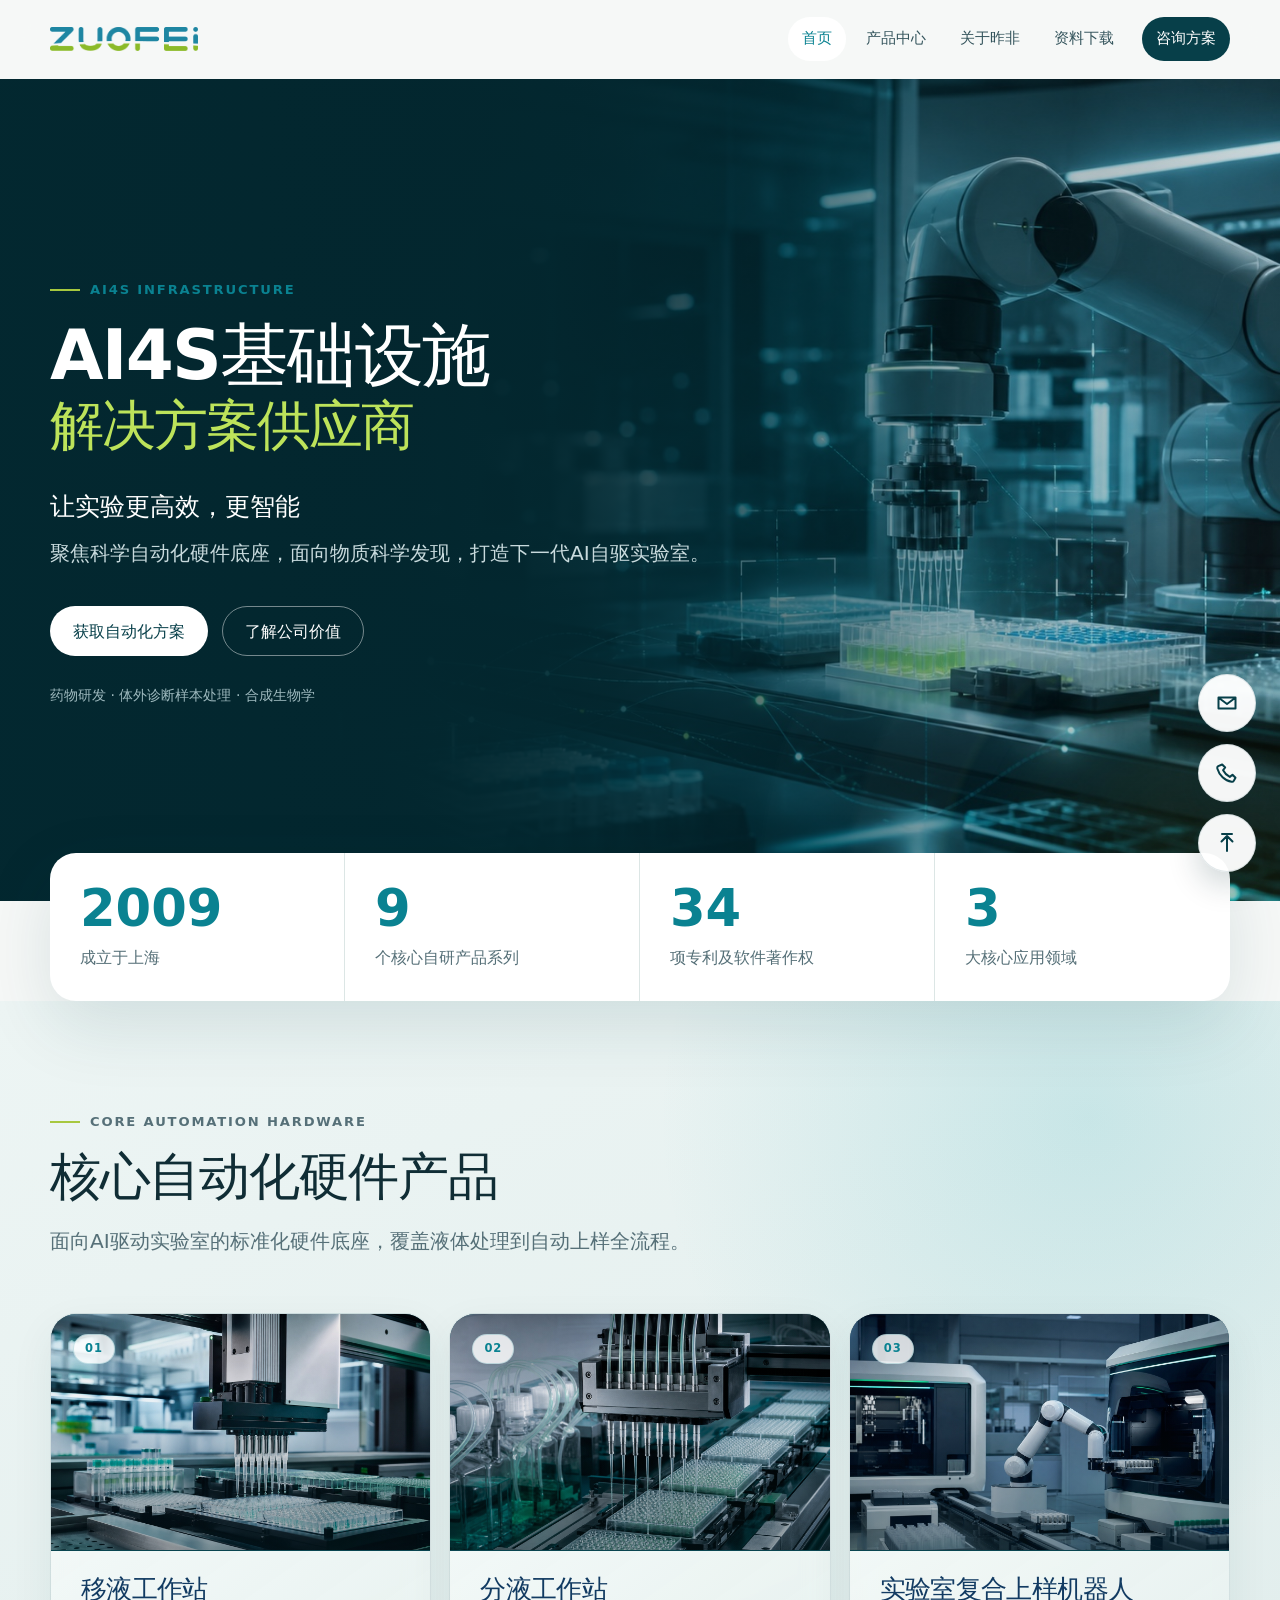
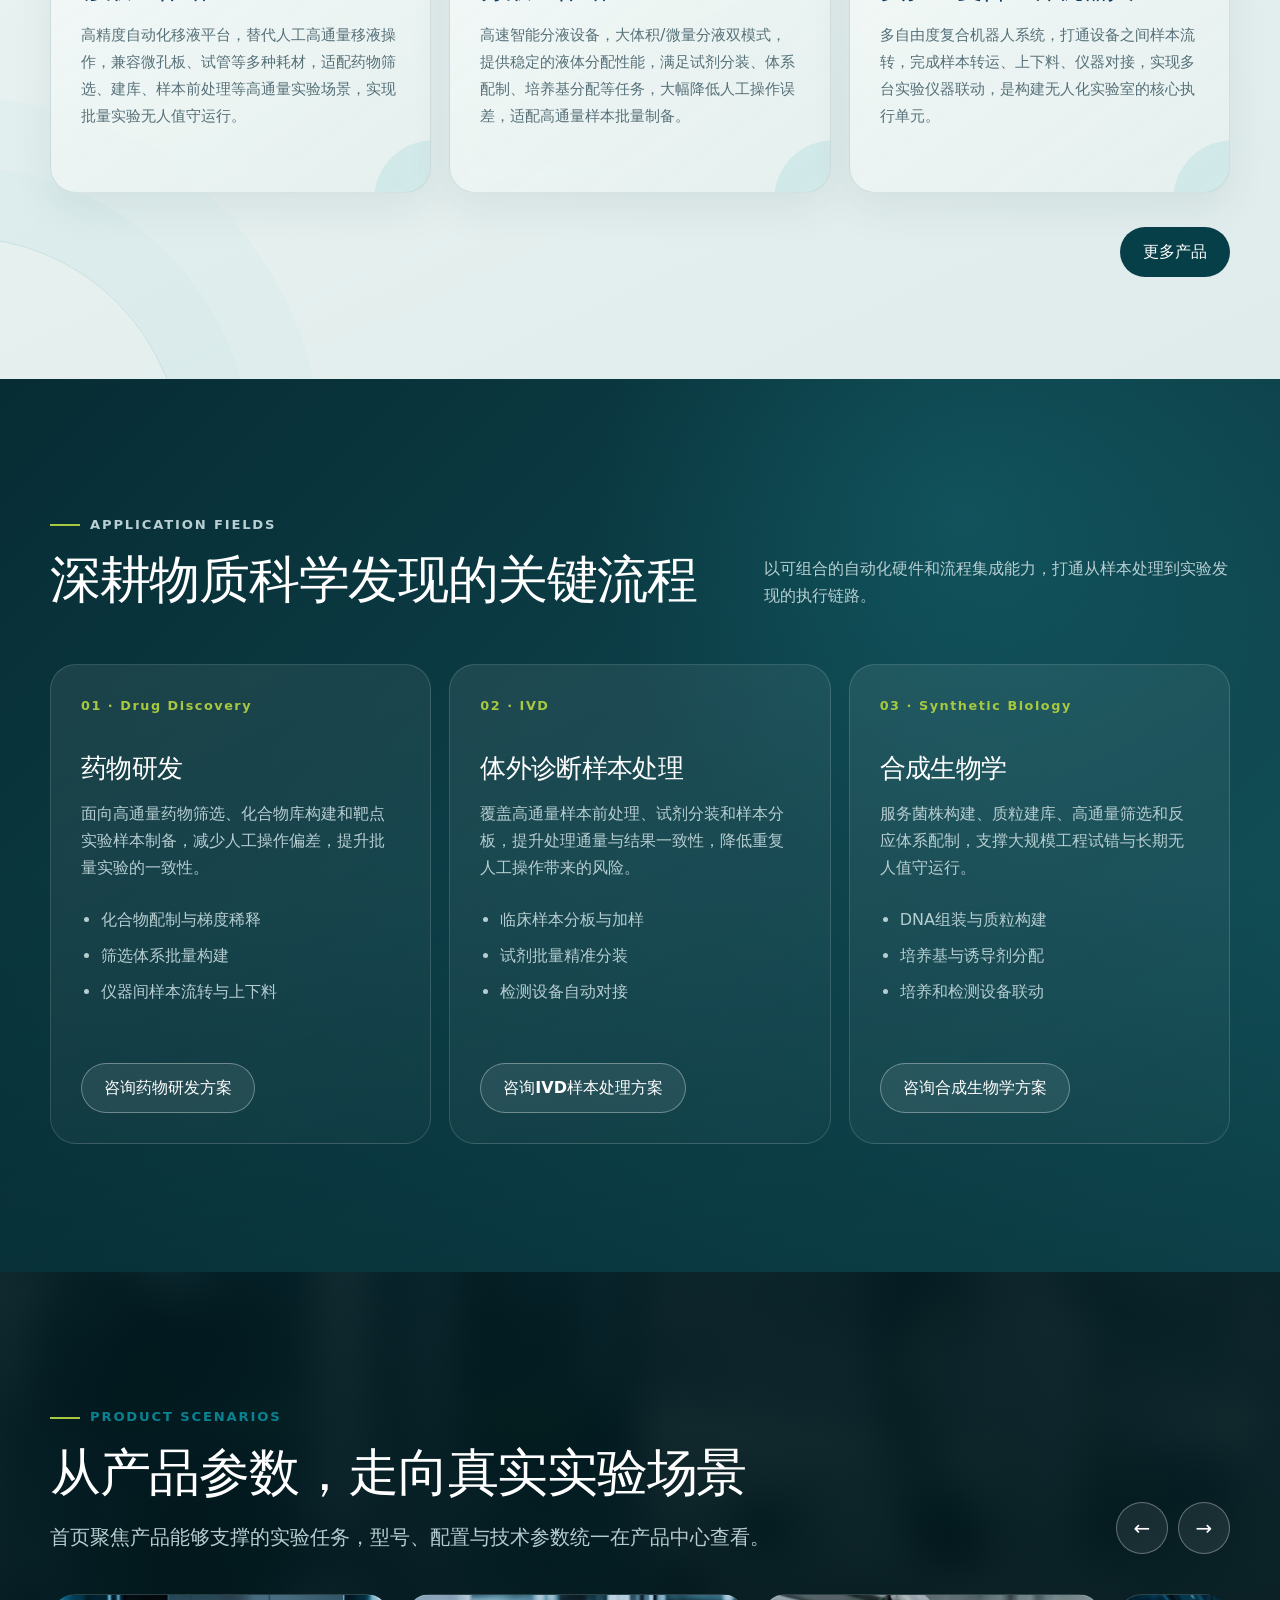
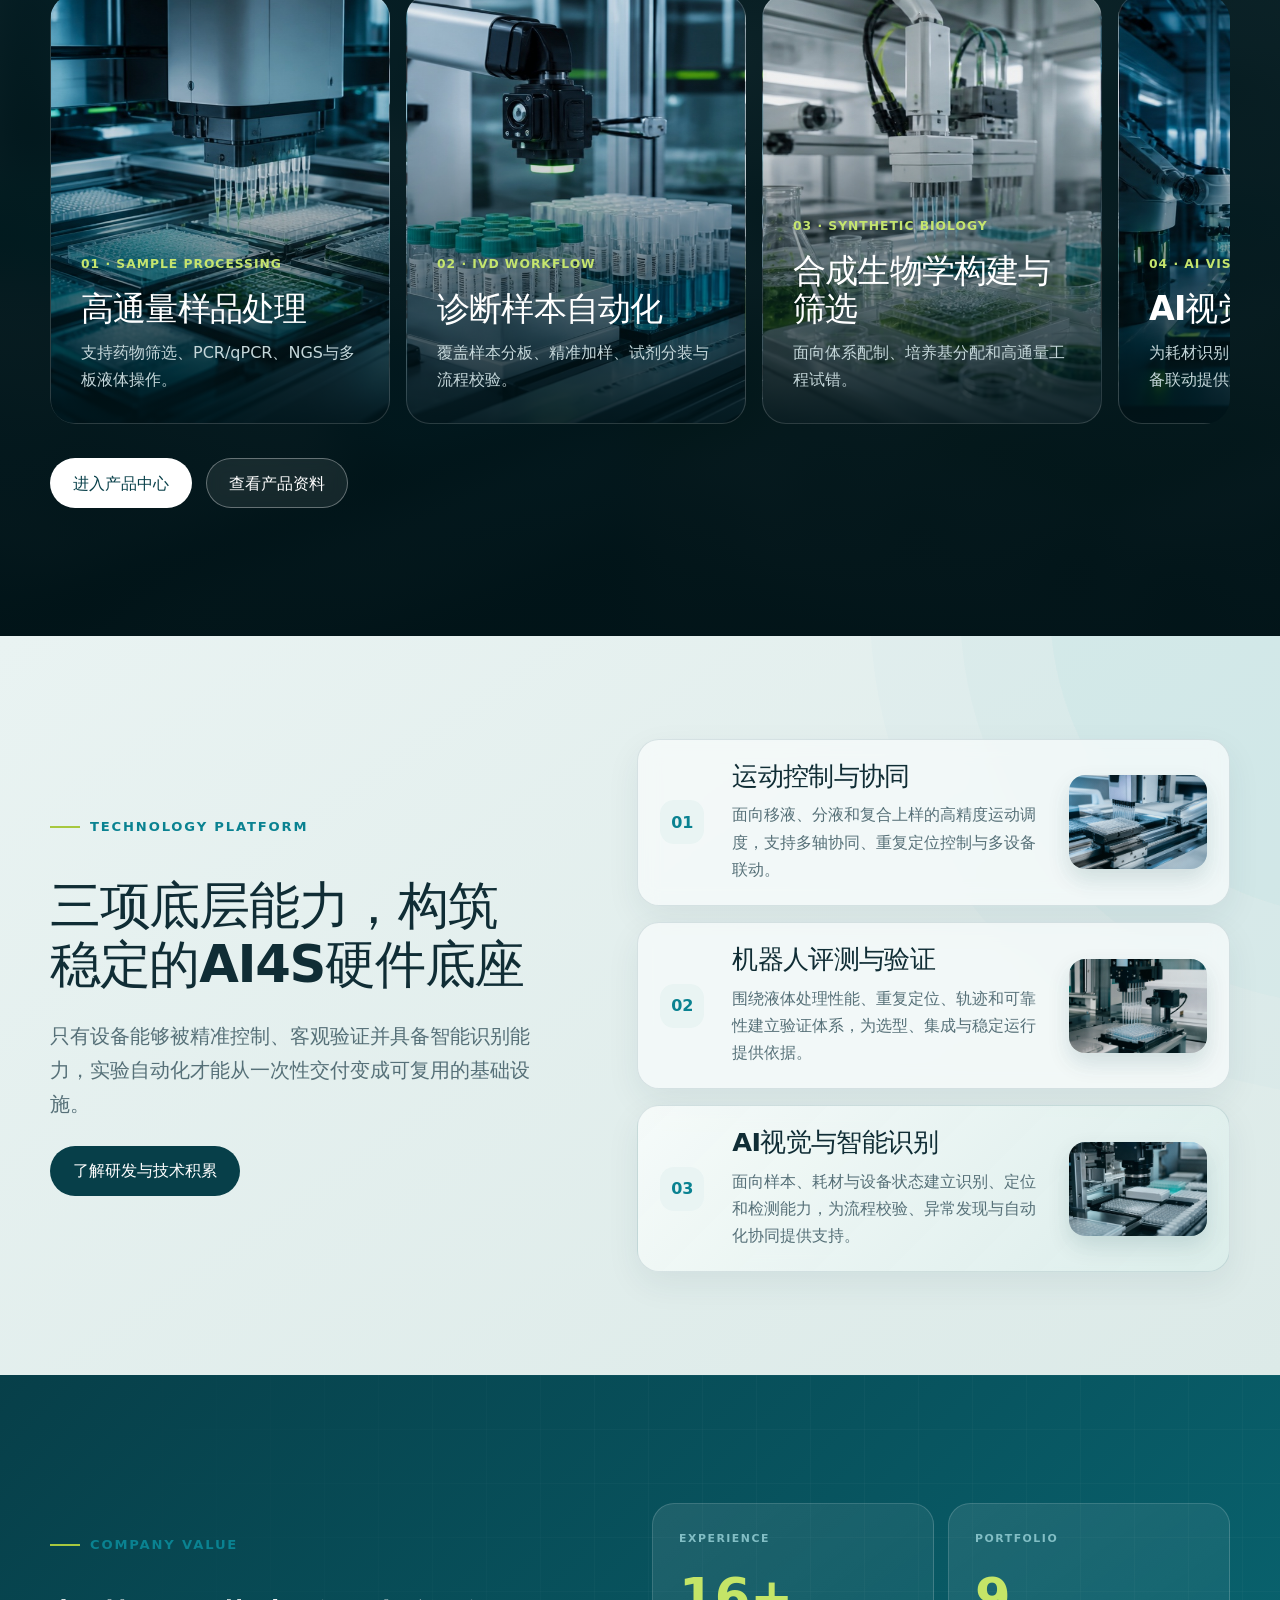
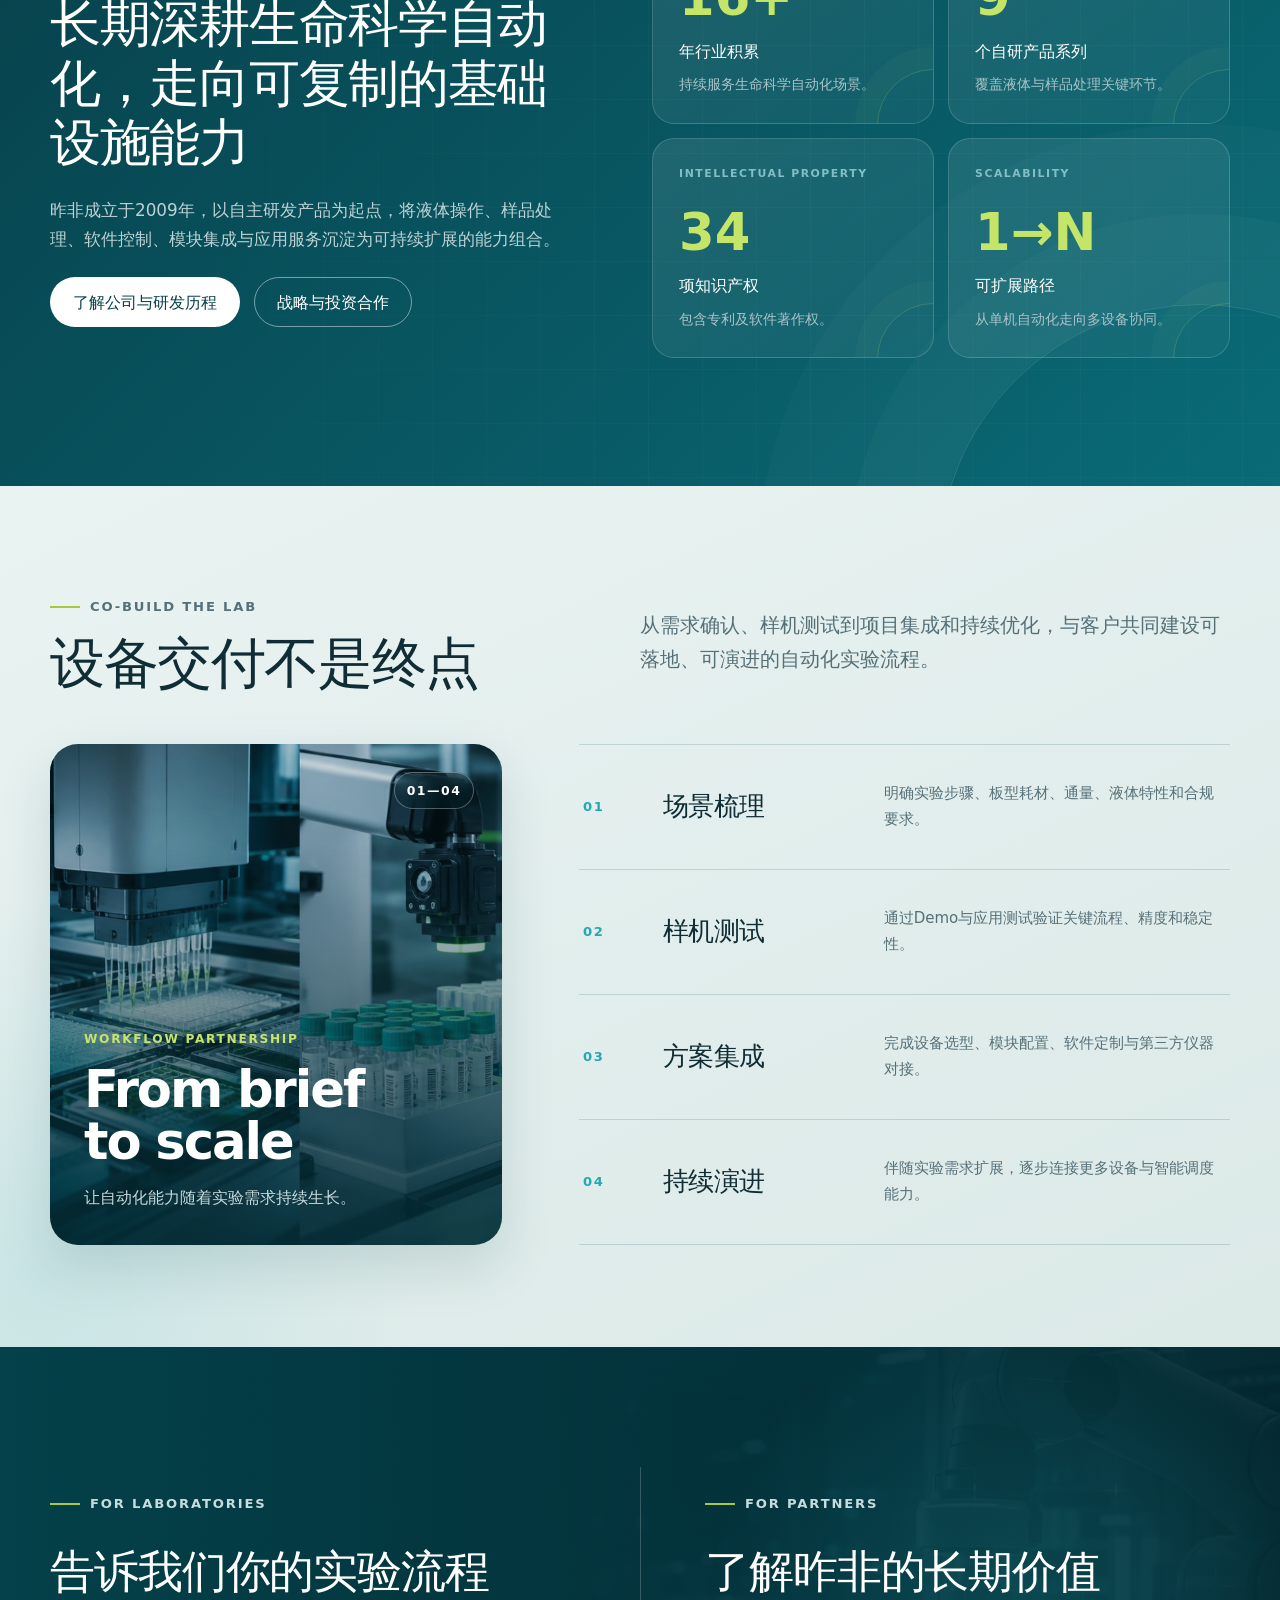
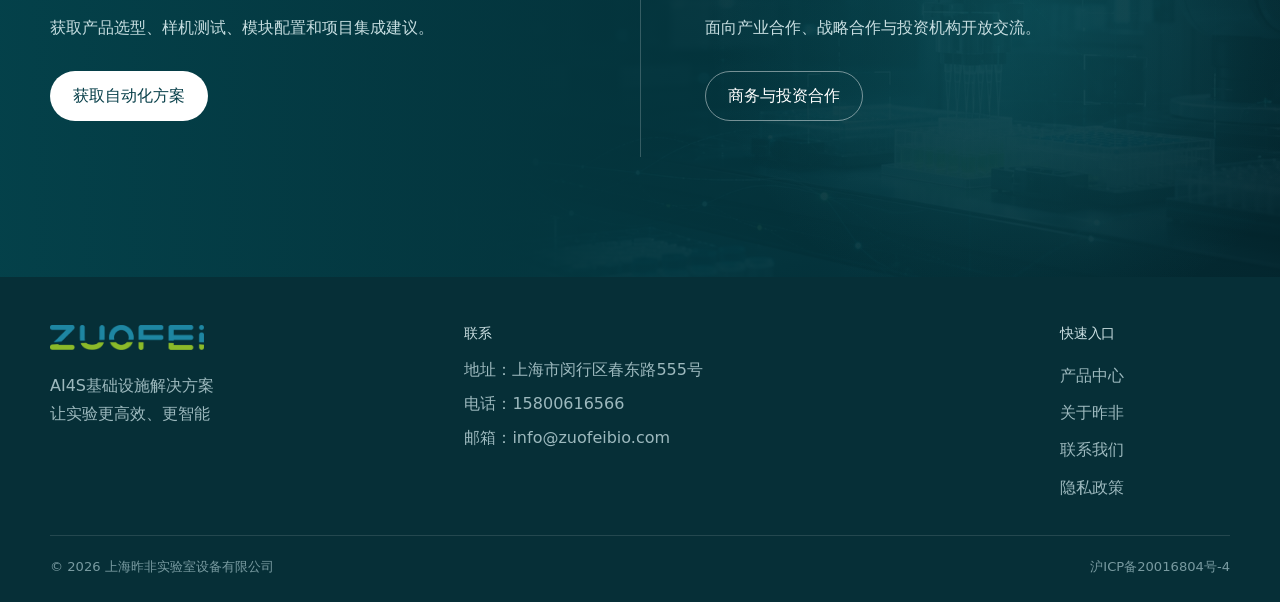
==== commit bb10e330: "Refine homepage AI lab message" ====
--- a/index.html
+++ b/index.html
@@ -36,7 +36,7 @@
         <div class="hero-copy" data-reveal>
           <p class="eyebrow">AI4S Infrastructure</p>
           <h1>AI4S基础设施<span>解决方案供应商</span></h1>
-          <p class="lead hero-statement"><strong>让实验更高效，更智能</strong><span>聚焦科学自动化硬件底座，面向物质科学发现，打造下一代AI自驱实验室基础设施。</span></p>
+          <p class="lead hero-statement"><strong>让实验更高效，更智能</strong><span>聚焦科学自动化硬件底座，面向物质科学发现，打造下一代AI自驱实验室。</span></p>
           <div class="button-row"><a class="button button--light" href="./contact/">获取自动化方案</a><a class="button button--ghost" href="#company-value">了解公司价值</a></div>
           <p class="hero-note">药物研发 · 体外诊断样本处理 · 合成生物学</p>
         </div>
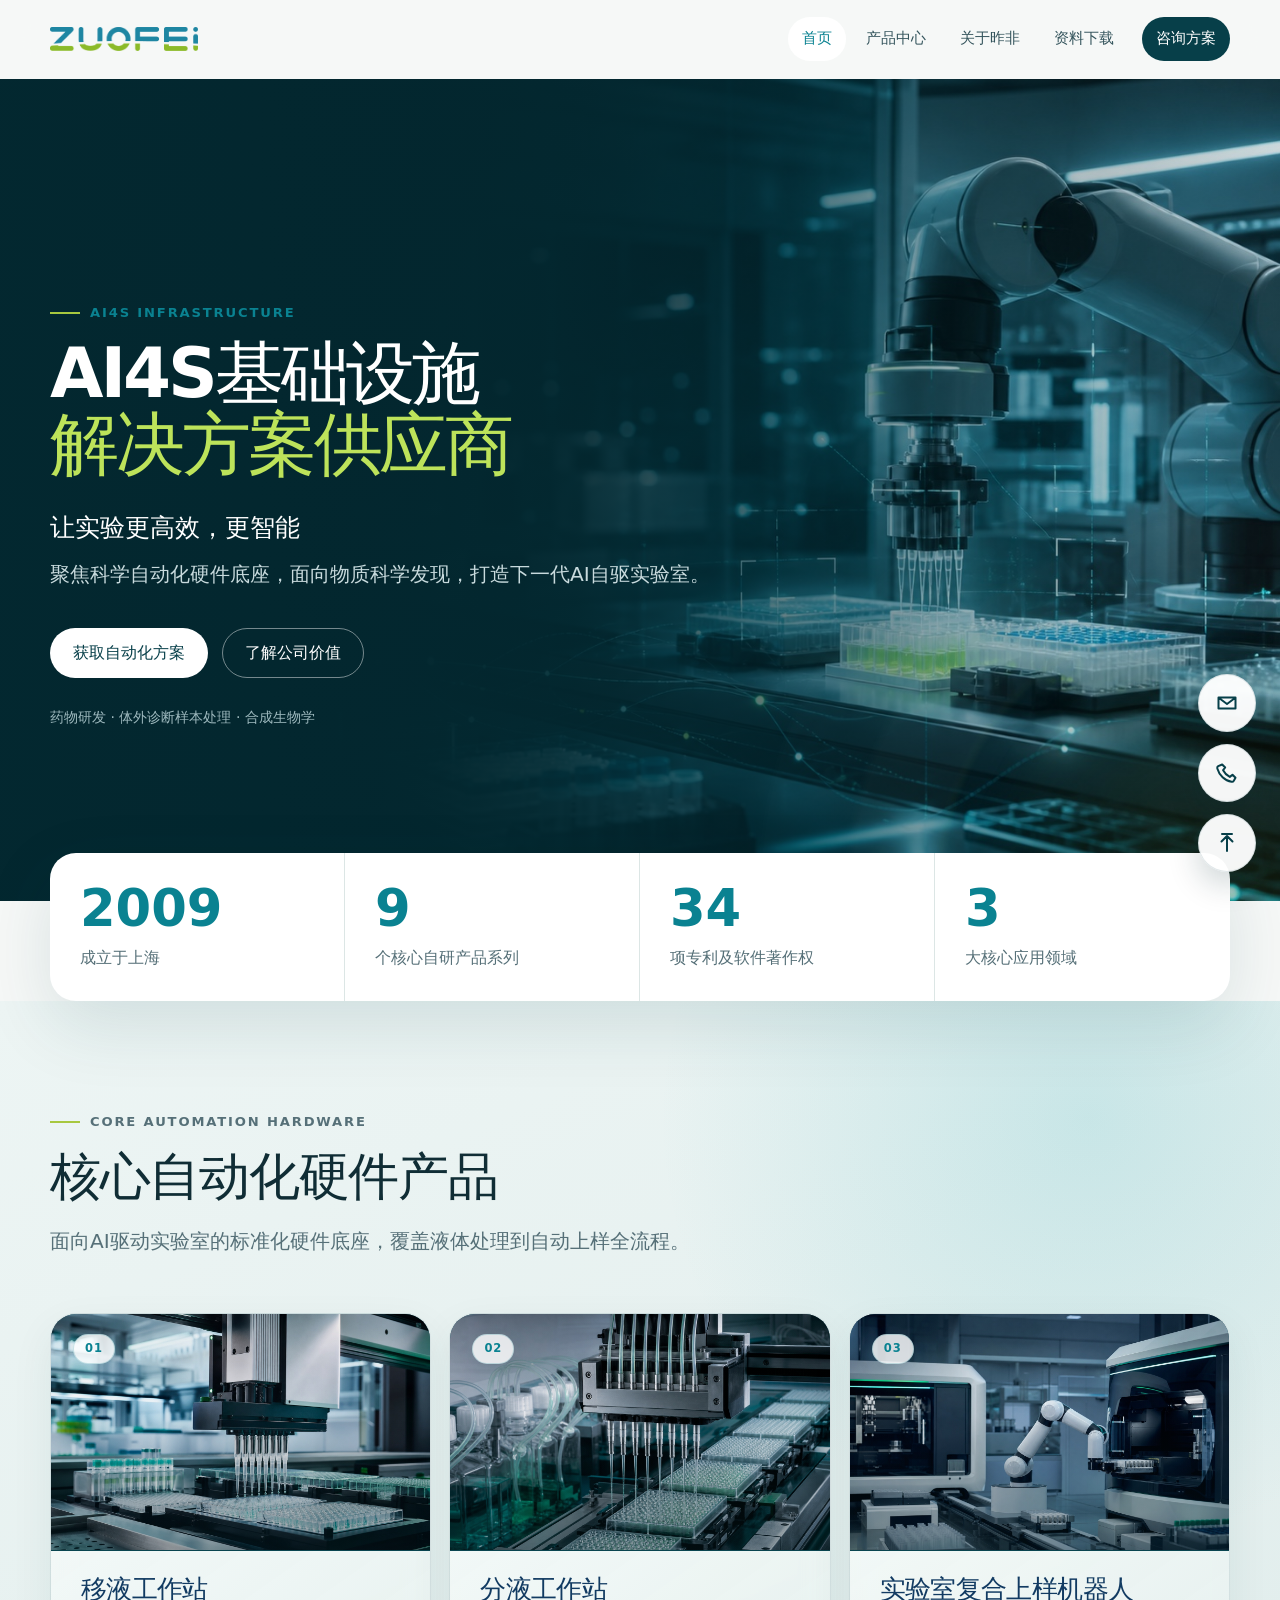
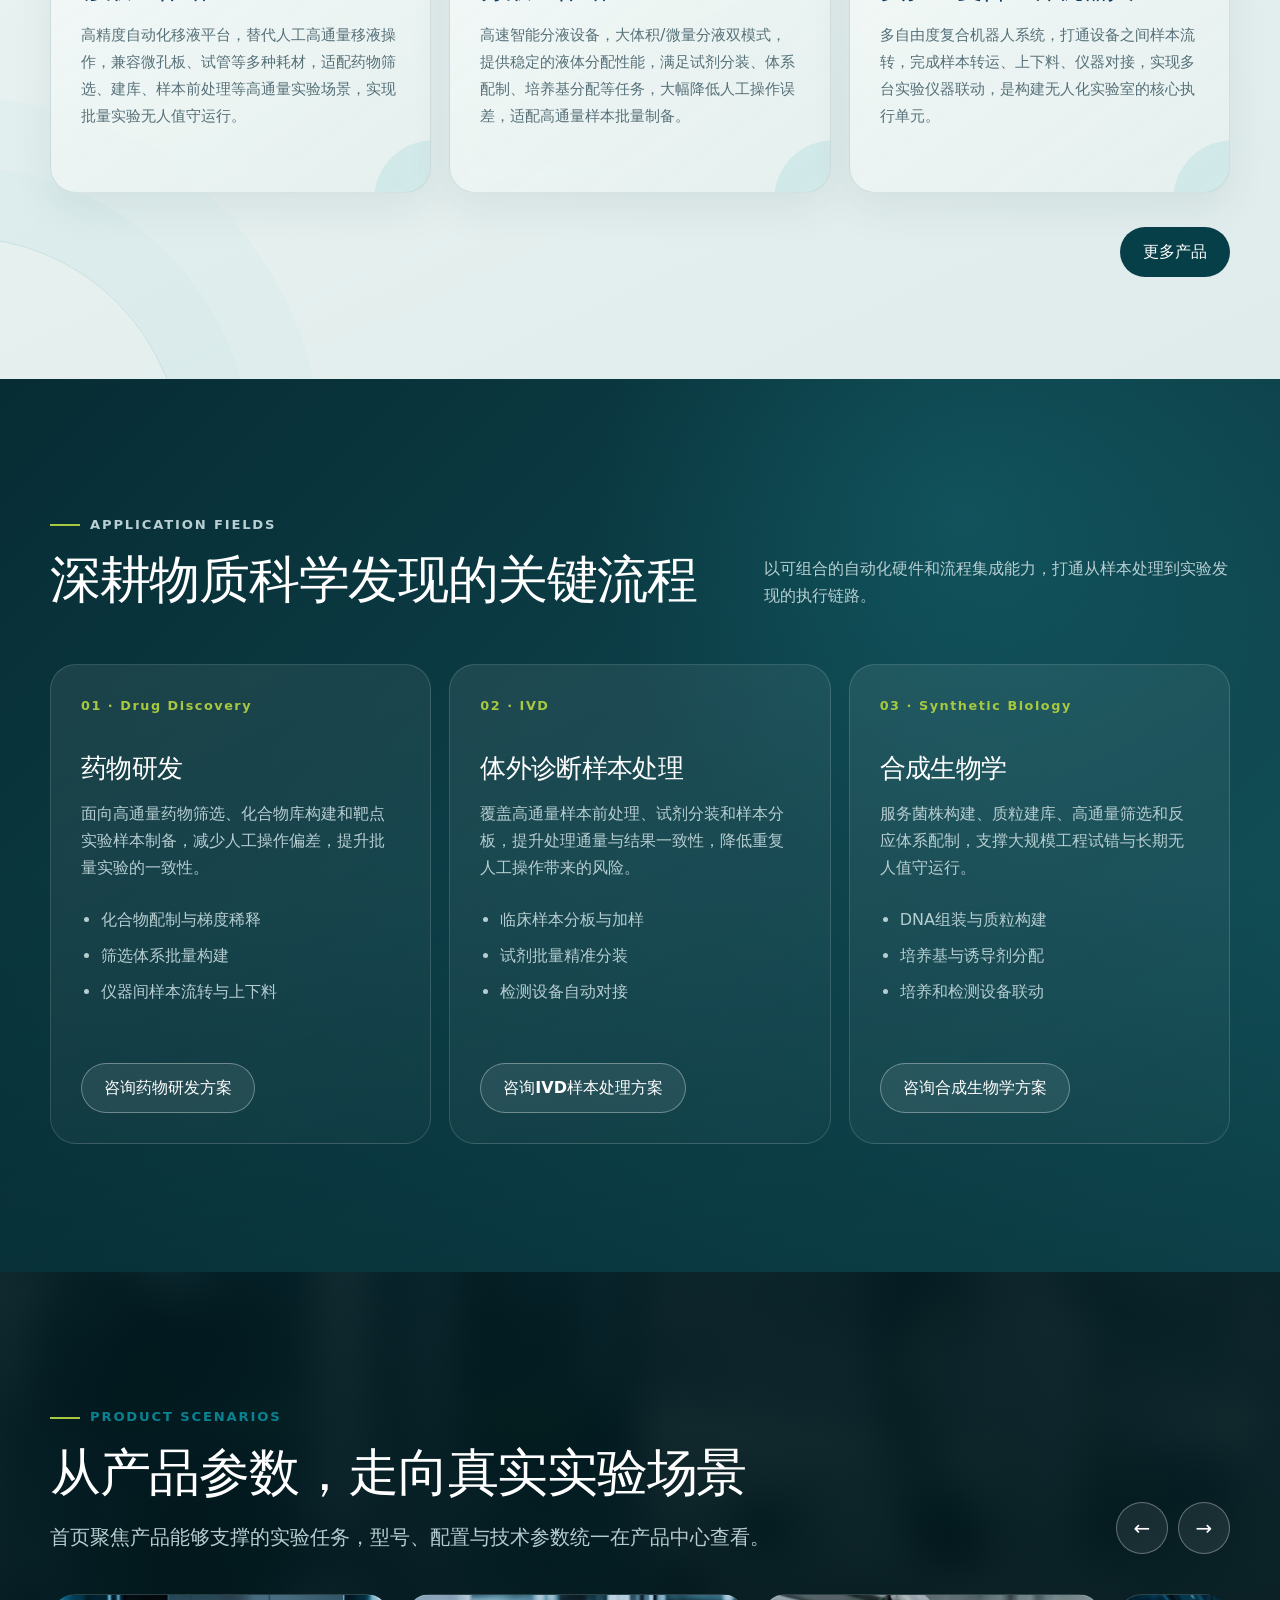
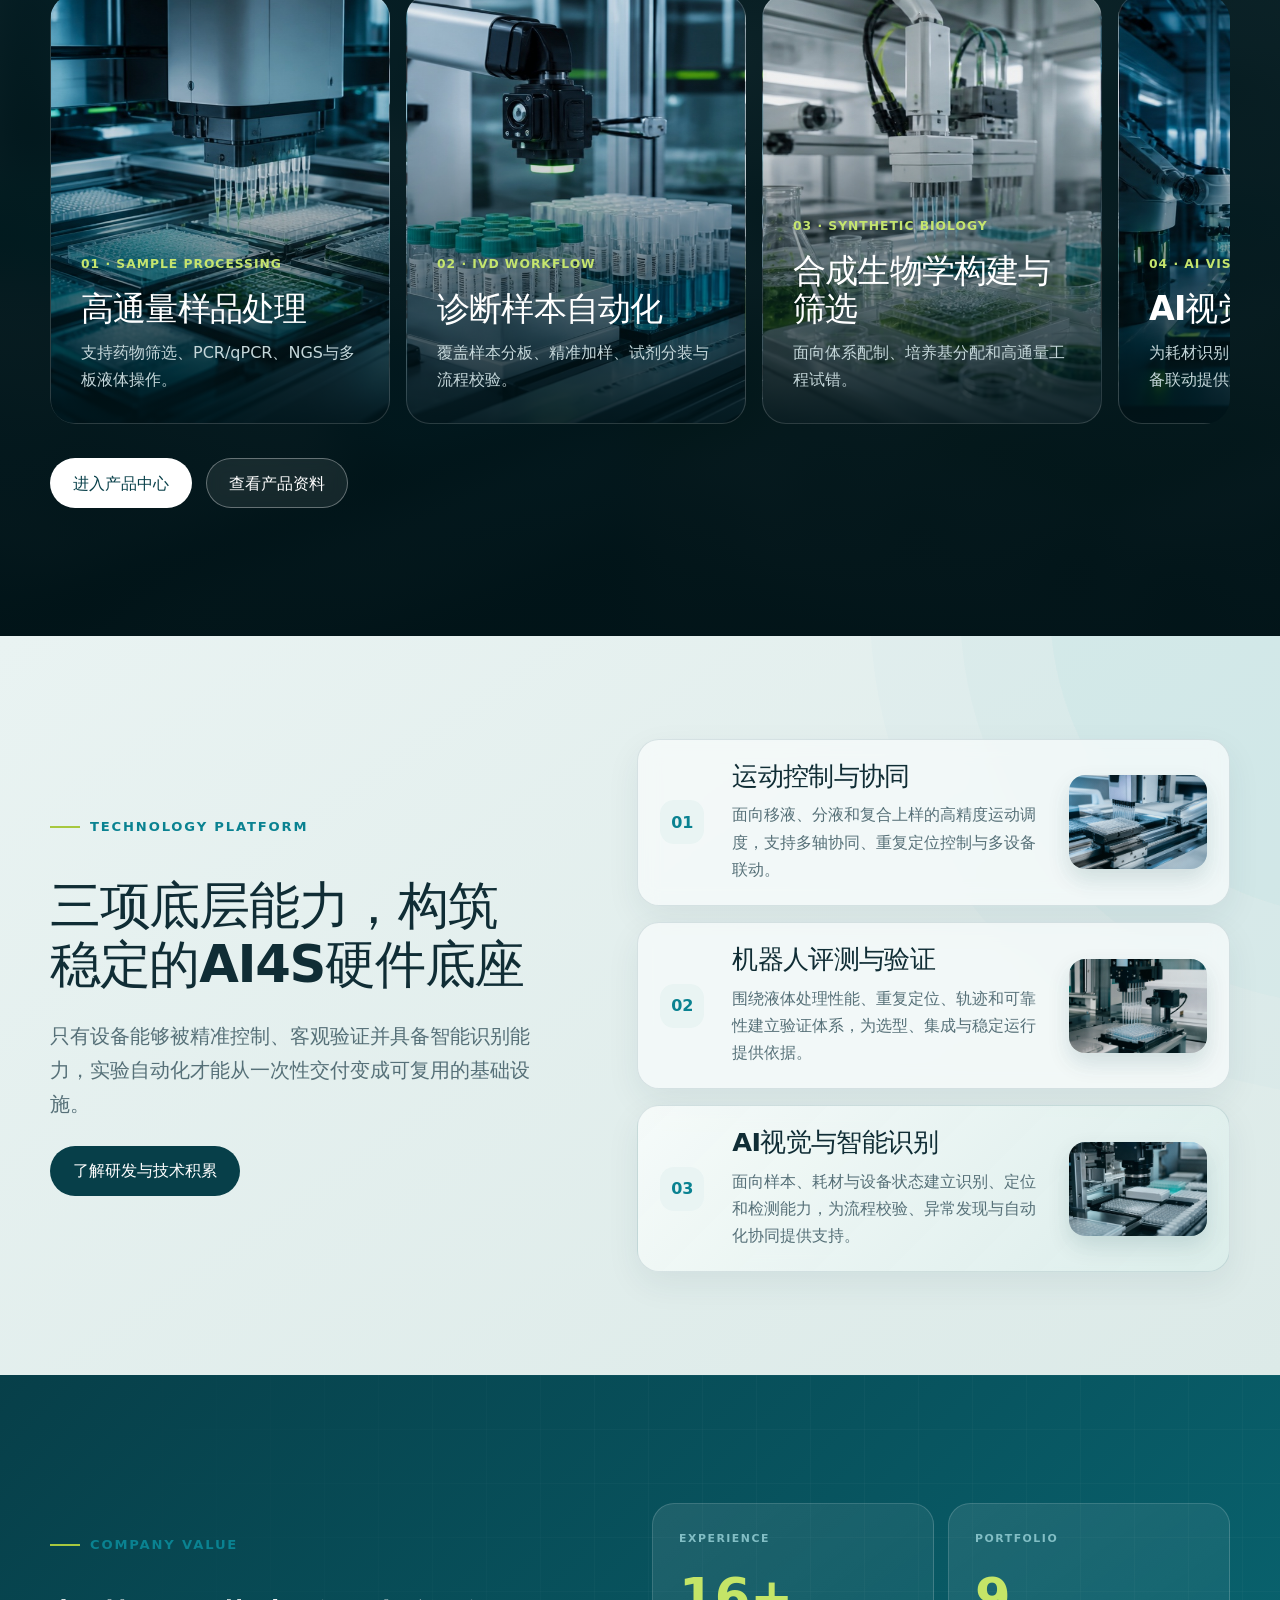
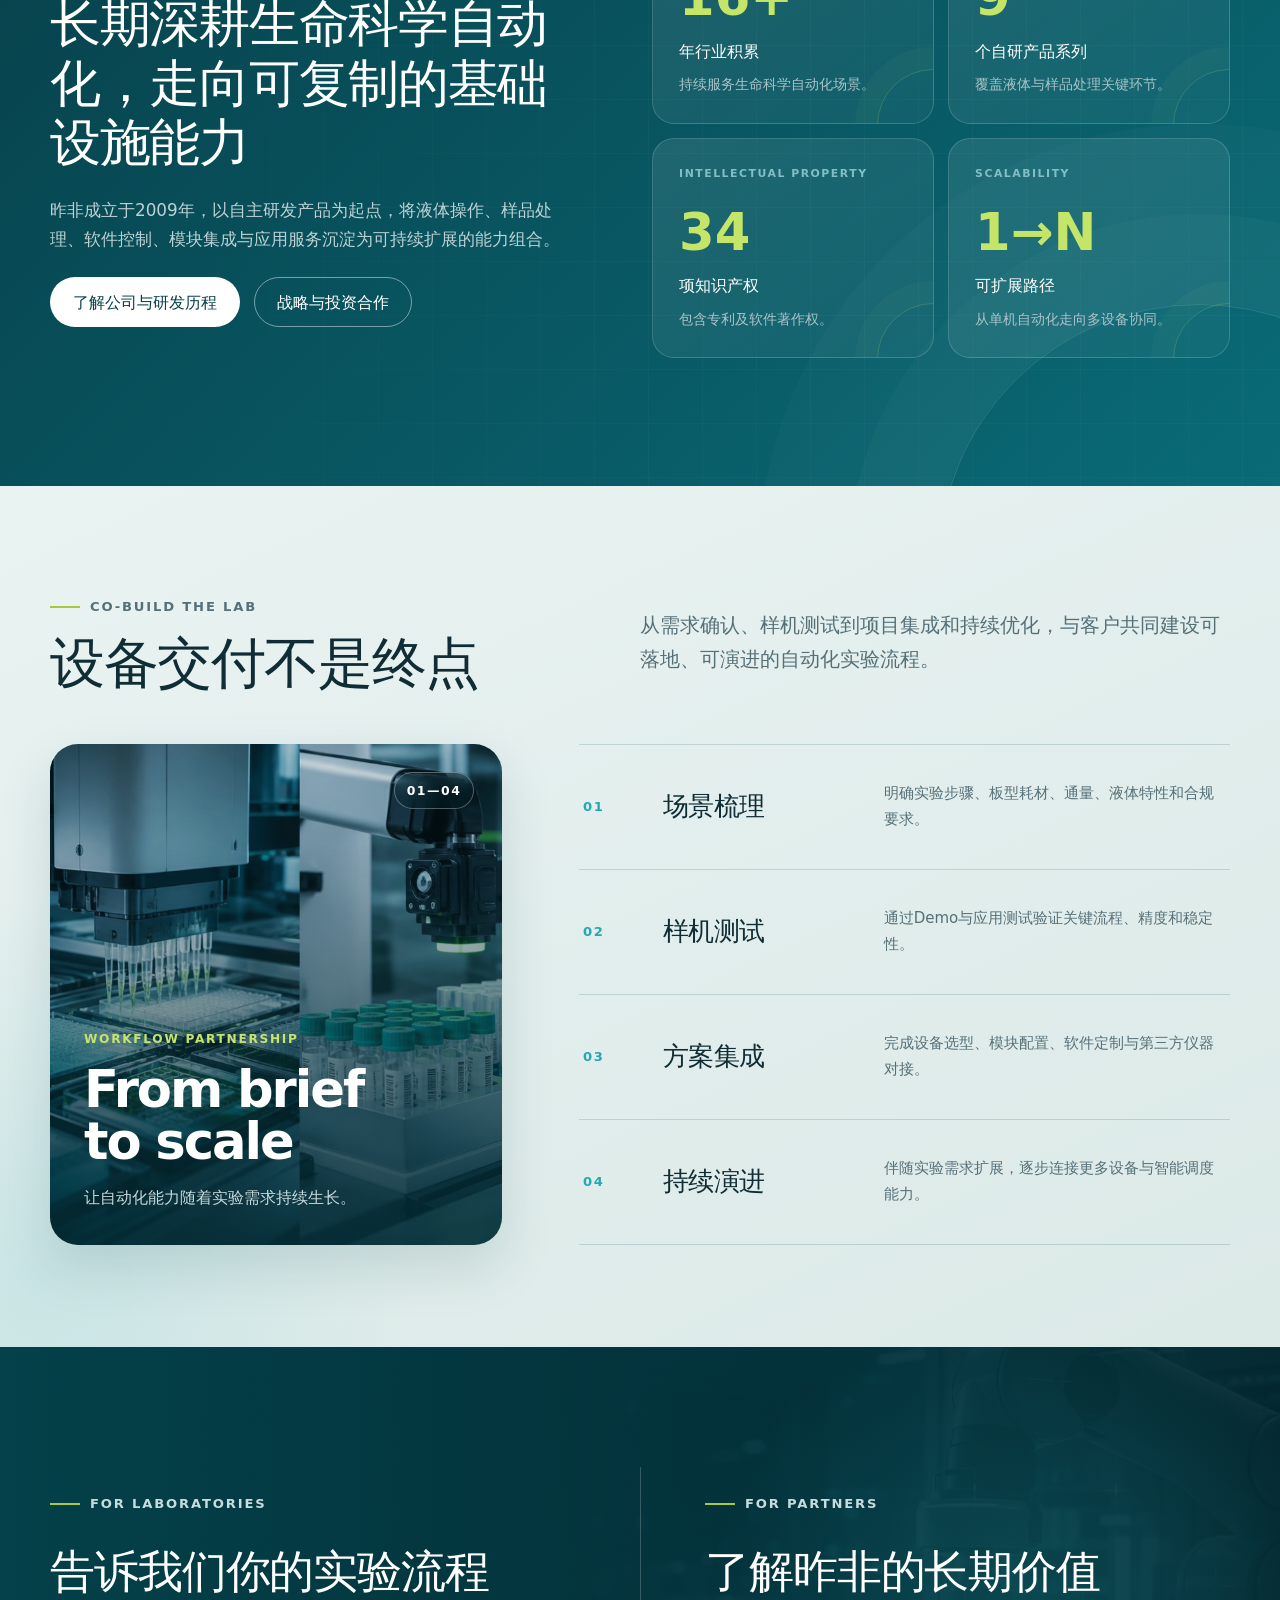
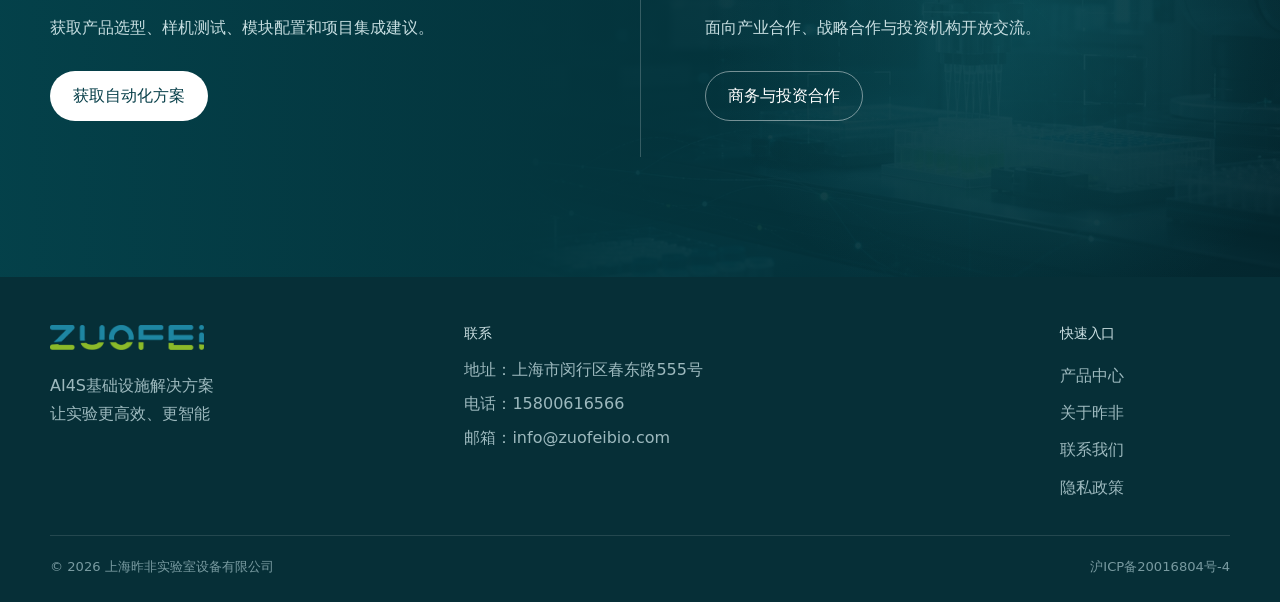
==== commit 78693d80: "Unify hero typography and alignment" ====
--- a/index.html
+++ b/index.html
@@ -13,7 +13,7 @@
   <meta property="og:image" content="https://www.zuofeibio.com/media/products/wenyao-hero.png">
   <meta name="theme-color" content="#073f49">
   <link rel="icon" href="./favicon.ico">
-  <link rel="stylesheet" href="./assets/site.css?v=20260901-1">
+  <link rel="stylesheet" href="./assets/site.css?v=20260901-3">
   <script type="application/ld+json">
   {"@context":"https://schema.org","@type":"Organization","name":"上海昨非实验室设备有限公司","alternateName":"ZUOFEI","url":"https://www.zuofeibio.com/","telephone":"+86-15800616566","email":"info@zuofeibio.com","foundingDate":"2009","address":{"@type":"PostalAddress","streetAddress":"春东路555号","addressLocality":"闵行区","addressRegion":"上海市","addressCountry":"CN"}}
   </script>
--- a/assets/site.css
+++ b/assets/site.css
@@ -1284,3 +1284,111 @@
   .selection-form { padding: 18px; }
   .selection-form .form-grid { grid-template-columns: 1fr; }
 }
+
+/* Unified primary hero typography and alignment */
+.hero--ai4s .hero-grid,
+.products-page .products-hero .container,
+.about-page .about-hero .container {
+  width: var(--container);
+  min-height: calc(100svh - 78px);
+  margin-inline: auto;
+}
+
+.products-page .products-hero,
+.about-page .about-hero {
+  min-height: calc(100svh - 78px);
+  padding: 0;
+}
+
+.products-page .products-hero .container,
+.about-page .about-hero .container {
+  position: relative;
+  display: flex;
+  align-items: center;
+  padding: 0;
+}
+
+.hero--ai4s .hero-copy,
+.products-page .products-hero-copy,
+.about-page .about-hero-copy {
+  position: absolute;
+  top: clamp(170px, 24vh, 230px);
+  left: 0;
+  width: min(100%, 860px);
+  max-width: 860px;
+}
+
+.hero--ai4s .hero-copy { padding: 0; }
+
+.hero--ai4s .hero-grid { grid-template-columns: minmax(0, 860px); }
+
+.hero--ai4s h1,
+.products-page .products-hero h1,
+.about-page .about-hero-copy h1 {
+  max-width: 860px;
+  font-size: clamp(3.35rem, 5.4vw, 5.25rem);
+  line-height: 1.02;
+  letter-spacing: -.045em;
+}
+
+.hero--ai4s h1 span,
+.about-page .about-hero-copy h1 span {
+  display: block;
+  font-size: 1em;
+  white-space: nowrap;
+  letter-spacing: inherit;
+}
+
+.products-page .products-hero .breadcrumbs,
+.about-page .about-hero .breadcrumbs {
+  position: absolute;
+  top: 34px;
+  left: 0;
+  margin: 0;
+}
+
+.about-page .about-hero-grid {
+  display: block;
+  width: 100%;
+  min-height: 0;
+  padding: 0;
+}
+
+.products-page .shop-hero-metrics,
+.about-page .about-hero-facts {
+  position: absolute;
+  right: 0;
+  bottom: 0;
+  left: 0;
+  margin-top: 0;
+}
+
+.products-page .shop-hero-metrics { max-width: 820px; }
+
+@media (max-width: 640px) {
+  .hero--ai4s h1,
+  .products-page .products-hero h1,
+  .about-page .about-hero-copy h1 {
+    font-size: clamp(2.65rem, 12vw, 3.45rem);
+    line-height: 1.04;
+  }
+
+  .products-page .products-hero .container,
+  .about-page .about-hero .container {
+    min-height: calc(100svh - 78px);
+    padding: 88px 0 150px;
+  }
+
+  .products-page .products-hero .breadcrumbs,
+  .about-page .about-hero .breadcrumbs { top: 22px; }
+
+  .hero--ai4s .hero-copy,
+  .products-page .products-hero-copy,
+  .about-page .about-hero-copy {
+    position: relative;
+    top: auto;
+    left: auto;
+  }
+
+  .about-page .about-hero-copy h1 span { white-space: normal; }
+}
